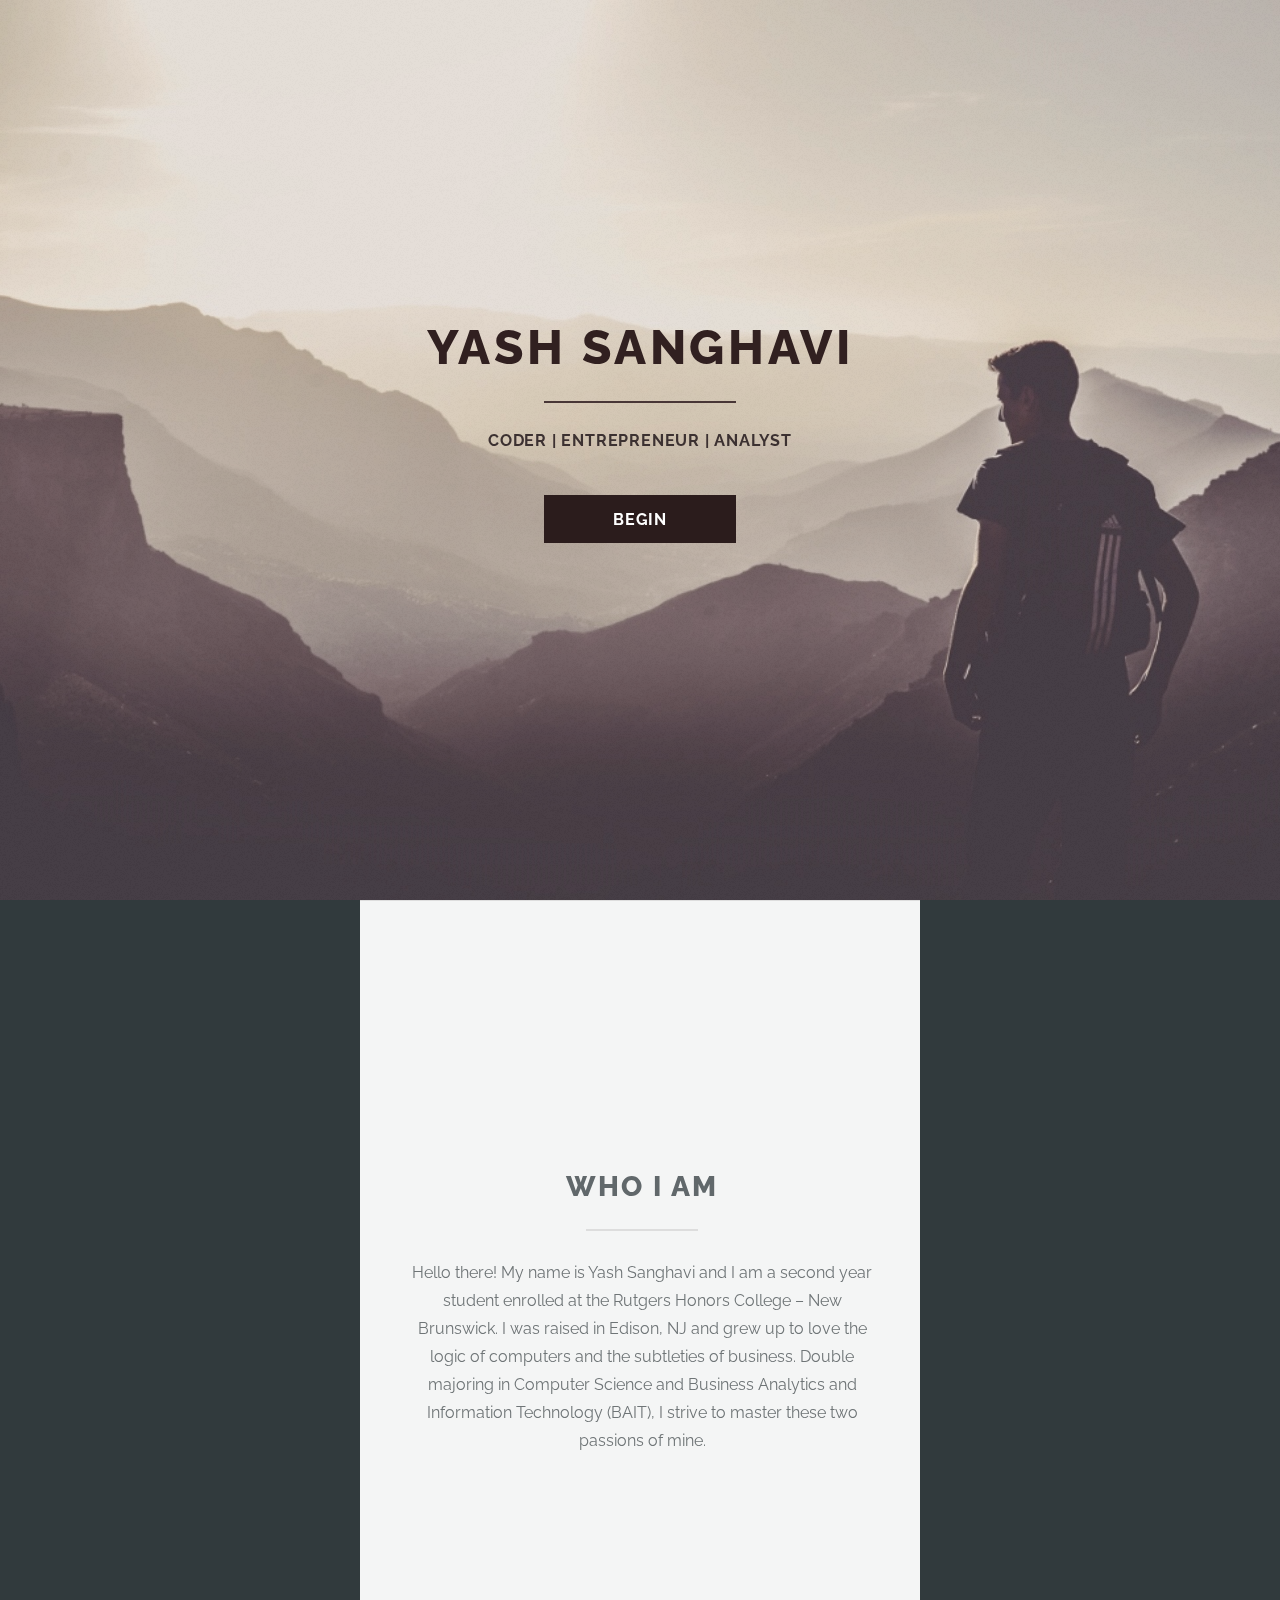
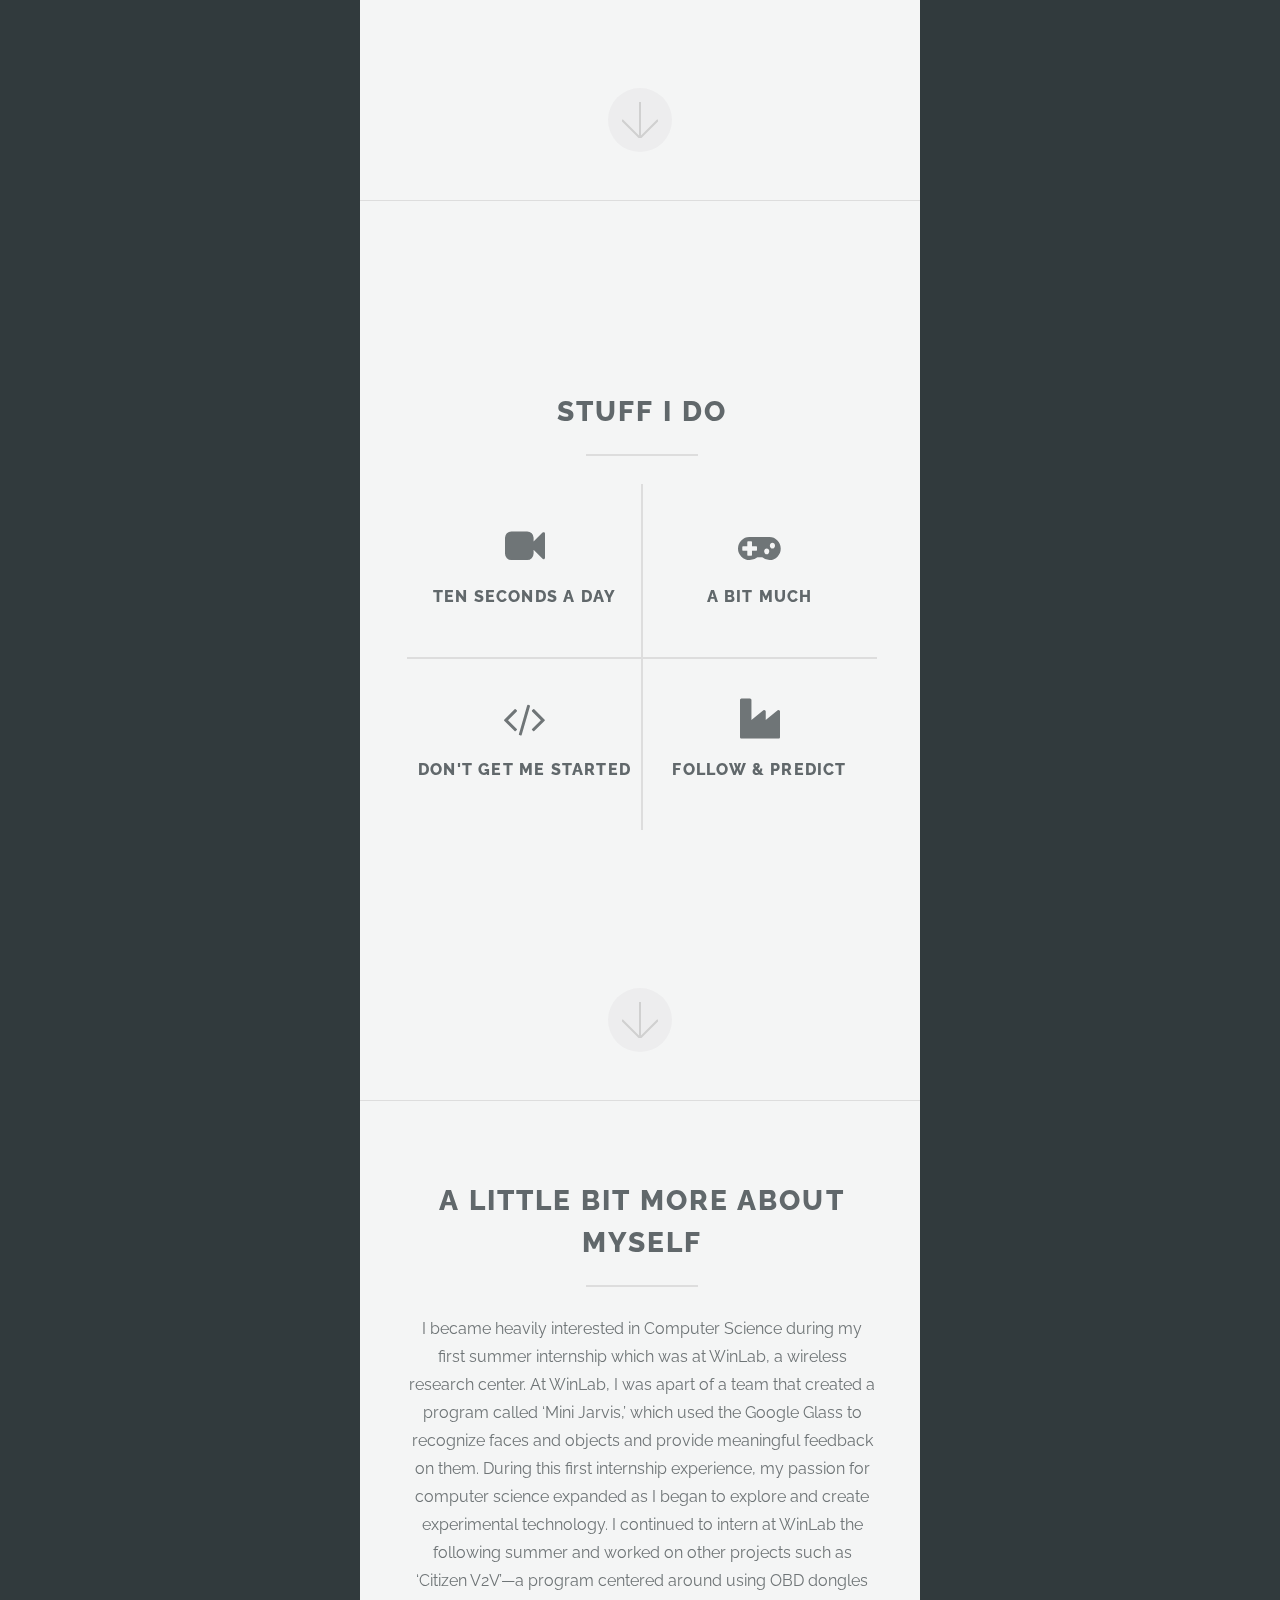
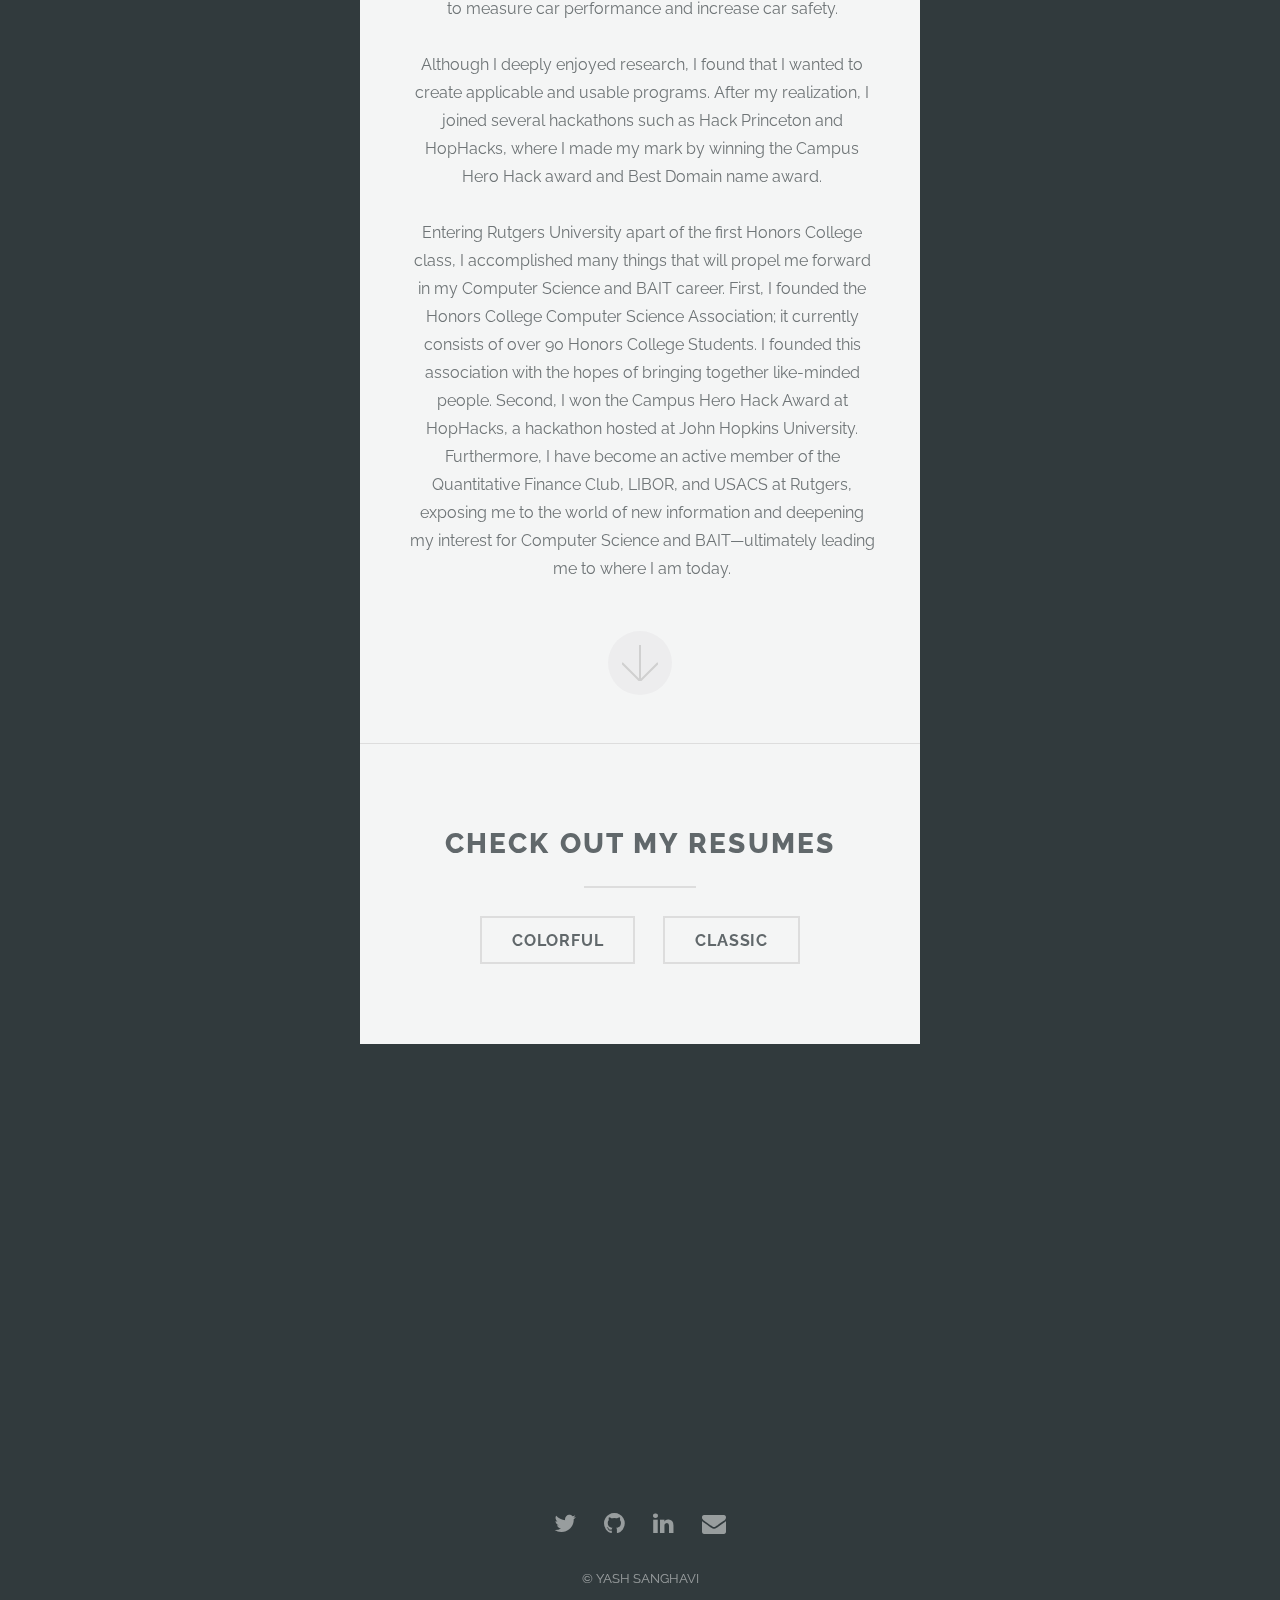
==== index.html @ 54aa84d5 "Text error" ====
<!DOCTYPE HTML>

<html>
	<head>
		<title>Yash Sanghavi</title>
		<meta charset="utf-8" />
		<meta name="viewport" content="width=device-width, initial-scale=1" />
		<!--[if lte IE 8]><script src="assets/js/ie/html5shiv.js"></script><![endif]-->
		<link rel="stylesheet" href="assets/css/main.css" />
		<!--[if lte IE 8]><link rel="stylesheet" href="assets/css/ie8.css" /><![endif]-->
		<!--[if lte IE 9]><link rel="stylesheet" href="assets/css/ie9.css" /><![endif]-->
	</head>
	<body>

		<!-- Header -->
			<section id="header">
				<header class="major">
					<h1 style="color: #312020">Yash Sanghavi</h1>
					<p style="color: #3c3131">Coder | Entrepreneur | Analyst </p>
				
				<div class="container" style="background-color: transparent">
					<ul class="actions">
						<li><a href="#one" class="button special scrolly" style="background-color:#2b1c1c">Begin</a></li>
					</ul>
				</div>
				</header>
			</section>

		<!-- One -->
			<section id="one" class="main special">
				<div class="container">
					<span class="image fit primary"><img src="images/pic01.jpg" alt="" /></span>
					<div class="content">
						<header class="major">
							<h2>Who I am</h2>
						</header>
						<p>Hello there! My name is Yash Sanghavi and I am a second year student enrolled at the Rutgers Honors College – New Brunswick. I was raised in Edison, NJ and grew up to love the logic of computers and the subtleties of business. Double majoring in Computer Science and Business Analytics and Information Technology (BAIT), I strive to master these two passions of mine.</p>
					</div>
					<a href="#two" class="goto-next scrolly">Next</a>
				</div>
			</section>

		<!-- Two -->
			<section id="two" class="main special">
				<div class="container">
					<span class="image fit primary"><img src="images/pic02.jpg" alt="" /></span>
					<div class="content">
						<header class="major">
							<h2>Stuff I do</h2>
						</header>
						<ul class="icons-grid">
							<li>
								<a href="https://youtu.be/eKLrME2YQHs">
								<span class="icon major fa-video-camera"></span>
								<h3>Ten seconds a day</h3>
								</a>
							</li>
							<li>
							<a href="https://storify.com/Sanghavi_Yash/game-on">
								<span class="icon major fa-gamepad"></span>
								<h3>A bit much</h3>
							</a>
							</li>
							<li>
								<a href="https://github.com/sanghavi1">
								<span class="icon major fa-code"></span>
								<h3>Don't get me started</h3>
								</a>
							</li>
							<li>
								<a href="http://www.wsj.com/news/economy">
								<span class="icon major fa-industry"></span>
								<h3>Follow & predict</h3>
								</a>
							</li>
						</ul>
					</div>
					<a href="#three" class="goto-next scrolly">Next</a>
				</div>
			</section>

		<!-- Three -->
			<section id="three" class="main special">
				<div class="container">
					<span class="image fit primary"><img src="images/pic03.jpg" alt="" /></span>
					<div class="content">
						<header class="major">
							<h2>A little bit more about myself</h2>
						</header>
						<p>I became heavily interested in Computer Science during my first summer internship which was at WinLab, a wireless research center.  At WinLab, I was apart of a team that created a program called ‘Mini Jarvis,’ which used the Google Glass to recognize faces and objects and provide meaningful feedback on them. During this first internship experience, my passion for computer science expanded as I began to explore and create experimental technology.  I continued to intern at WinLab the following summer and worked on other projects such as ‘Citizen V2V’—a program centered around using OBD dongles to measure car performance and increase car safety. <br> <br> Although I deeply enjoyed research, I found that I wanted to create applicable and usable programs. After my realization, I joined several hackathons such as Hack Princeton and HopHacks, where I made my mark by winning the Campus Hero Hack award and Best Domain name award.
						<br><br>
						Entering Rutgers University apart of the first Honors College class, I accomplished many things that will propel me forward in my Computer Science and BAIT career.  First, I founded the Honors College Computer Science Association; it currently consists of over 90 Honors College Students. I founded this association with the hopes of bringing together like-minded people. Second, I won the Campus Hero Hack Award at HopHacks, a hackathon hosted at John Hopkins University. Furthermore, I have become an active member of the Quantitative Finance Club, LIBOR, and USACS at Rutgers, exposing me to the world of new information and deepening my interest for Computer Science and BAIT—ultimately leading me to where I am today.
						</p>
					</div>
					<a href="#footer" class="goto-next scrolly">Next</a>
				</div>
			</section>

		<!-- Four -->
		
<!-- 			<section id="four" class="main">
				<div class="container">
					<div class="content">
						<header class="major">
							<h2>Elements</h2>
						</header>
						<section>
							<h4>Text</h4>
							<p>This is <b>bold</b> and this is <strong>strong</strong>. This is <i>italic</i> and this is <em>emphasized</em>.
							This is <sup>superscript</sup> text and this is <sub>subscript</sub> text.
							This is <u>underlined</u> and this is code: <code>for (;;) { ... }</code>. Finally, <a href="#">this is a link</a>.</p>
							<hr />
							<header>
								<h4>Heading with a Subtitle</h4>
								<p>Lorem ipsum dolor sit amet nullam id egestas urna aliquam</p>
							</header>
							<p>Nunc lacinia ante nunc ac lobortis. Interdum adipiscing gravida odio porttitor sem non mi integer non faucibus ornare mi ut ante amet placerat aliquet. Volutpat eu sed ante lacinia sapien lorem accumsan varius montes viverra nibh in adipiscing blandit tempus accumsan.</p>
							<header>
								<h5>Heading with a Subtitle</h5>
								<p>Lorem ipsum dolor sit amet nullam id egestas urna aliquam</p>
							</header>
							<p>Nunc lacinia ante nunc ac lobortis. Interdum adipiscing gravida odio porttitor sem non mi integer non faucibus ornare mi ut ante amet placerat aliquet. Volutpat eu sed ante lacinia sapien lorem accumsan varius montes viverra nibh in adipiscing blandit tempus accumsan.</p>
							<hr />
							<h2>Heading Level 2</h2>
							<h3>Heading Level 3</h3>
							<h4>Heading Level 4</h4>
							<h5>Heading Level 5</h5>
							<h6>Heading Level 6</h6>
							<hr />
							<h5>Blockquote</h5>
							<blockquote>Fringilla nisl. Donec accumsan interdum nisi, quis tincidunt felis sagittis eget tempus euismod. Vestibulum ante ipsum primis in faucibus vestibulum. Blandit adipiscing eu felis iaculis volutpat ac adipiscing accumsan faucibus. Vestibulum ante ipsum primis in faucibus lorem ipsum dolor sit amet nullam adipiscing eu felis.</blockquote>
							<h5>Preformatted</h5>
							<pre><code>i = 0;

while (!deck.isInOrder()) {
print 'Iteration ' + i;
deck.shuffle();
i++;
}

print 'It took ' + i + ' iterations to sort the deck.';</code></pre>
						</section>

						<section>
							<h4>Lists</h4>
							<div class="row">
								<div class="6u 12u$(medium)">
									<h5>Unordered</h5>
									<ul>
										<li>Dolor pulvinar etiam.</li>
										<li>Sagittis adipiscing.</li>
										<li>Felis enim feugiat.</li>
									</ul>
									<h5>Alternate</h5>
									<ul class="alt">
										<li>Dolor pulvinar etiam.</li>
										<li>Sagittis adipiscing.</li>
										<li>Felis enim feugiat.</li>
									</ul>
								</div>
								<div class="6u$ 12u(medium)">
									<h5>Ordered</h5>
									<ol>
										<li>Dolor pulvinar etiam.</li>
										<li>Etiam vel felis viverra.</li>
										<li>Felis enim feugiat.</li>
										<li>Dolor pulvinar etiam.</li>
										<li>Etiam vel felis lorem.</li>
										<li>Felis enim et feugiat.</li>
									</ol>
									<h5>Icons</h5>
									<ul class="icons">
										<li><a href="#" class="icon fa-twitter"><span class="label">Twitter</span></a></li>
										<li><a href="#" class="icon fa-facebook"><span class="label">Facebook</span></a></li>
										<li><a href="#" class="icon fa-instagram"><span class="label">Instagram</span></a></li>
										<li><a href="#" class="icon fa-github"><span class="label">Github</span></a></li>
									</ul>
								</div>
							</div>
							<h5>Actions</h5>
							<ul class="actions">
								<li><a href="#" class="button special">Default</a></li>
								<li><a href="#" class="button">Default</a></li>
							</ul>
							<ul class="actions small">
								<li><a href="#" class="button special small">Small</a></li>
								<li><a href="#" class="button small">Small</a></li>
							</ul>
							<div class="row">
								<div class="6u 12u$(small)">
									<ul class="actions vertical">
										<li><a href="#" class="button special">Default</a></li>
										<li><a href="#" class="button">Default</a></li>
									</ul>
								</div>
								<div class="6u$ 12u$(small)">
									<ul class="actions vertical small">
										<li><a href="#" class="button special small">Small</a></li>
										<li><a href="#" class="button small">Small</a></li>
									</ul>
								</div>
								<div class="6u 12u$(small)">
									<ul class="actions vertical">
										<li><a href="#" class="button special fit">Default</a></li>
										<li><a href="#" class="button fit">Default</a></li>
									</ul>
								</div>
								<div class="6u$ 12u$(small)">
									<ul class="actions vertical small">
										<li><a href="#" class="button special small fit">Small</a></li>
										<li><a href="#" class="button small fit">Small</a></li>
									</ul>
								</div>
							</div>
						</section>

						<section>
							<h4>Table</h4>
							<h5>Default</h5>
							<div class="table-wrapper">
								<table>
									<thead>
										<tr>
											<th>Name</th>
											<th>Description</th>
											<th>Price</th>
										</tr>
									</thead>
									<tbody>
										<tr>
											<td>Item One</td>
											<td>Ante turpis integer aliquet porttitor.</td>
											<td>29.99</td>
										</tr>
										<tr>
											<td>Item Two</td>
											<td>Vis ac commodo adipiscing arcu aliquet.</td>
											<td>19.99</td>
										</tr>
										<tr>
											<td>Item Three</td>
											<td> Morbi faucibus arcu accumsan lorem.</td>
											<td>29.99</td>
										</tr>
										<tr>
											<td>Item Four</td>
											<td>Vitae integer tempus condimentum.</td>
											<td>19.99</td>
										</tr>
										<tr>
											<td>Item Five</td>
											<td>Ante turpis integer aliquet porttitor.</td>
											<td>29.99</td>
										</tr>
									</tbody>
									<tfoot>
										<tr>
											<td colspan="2"></td>
											<td>100.00</td>
										</tr>
									</tfoot>
								</table>
							</div>

							<h5>Alternate</h5>
							<div class="table-wrapper">
								<table class="alt">
									<thead>
										<tr>
											<th>Name</th>
											<th>Description</th>
											<th>Price</th>
										</tr>
									</thead>
									<tbody>
										<tr>
											<td>Item One</td>
											<td>Ante turpis integer aliquet porttitor.</td>
											<td>29.99</td>
										</tr>
										<tr>
											<td>Item Two</td>
											<td>Vis ac commodo adipiscing arcu aliquet.</td>
											<td>19.99</td>
										</tr>
										<tr>
											<td>Item Three</td>
											<td> Morbi faucibus arcu accumsan lorem.</td>
											<td>29.99</td>
										</tr>
										<tr>
											<td>Item Four</td>
											<td>Vitae integer tempus condimentum.</td>
											<td>19.99</td>
										</tr>
										<tr>
											<td>Item Five</td>
											<td>Ante turpis integer aliquet porttitor.</td>
											<td>29.99</td>
										</tr>
									</tbody>
									<tfoot>
										<tr>
											<td colspan="2"></td>
											<td>100.00</td>
										</tr>
									</tfoot>
								</table>
							</div>
						</section>

						<section>
							<h4>Buttons</h4>
							<ul class="actions">
								<li><a href="#" class="button special">Special</a></li>
								<li><a href="#" class="button">Default</a></li>
							</ul>
							<ul class="actions">
								<li><a href="#" class="button">Default</a></li>
								<li><a href="#" class="button small">Small</a></li>
							</ul>
							<ul class="actions fit">
								<li><a href="#" class="button special fit">Fit</a></li>
								<li><a href="#" class="button fit">Fit</a></li>
							</ul>
							<ul class="actions fit small">
								<li><a href="#" class="button special fit small">Fit + Small</a></li>
								<li><a href="#" class="button fit small">Fit + Small</a></li>
							</ul>
							<ul class="actions">
								<li><a href="#" class="button special icon fa-download">Icon</a></li>
								<li><a href="#" class="button icon fa-download">Icon</a></li>
							</ul>
							<ul class="actions">
								<li><span class="button special disabled">Disabled</span></li>
								<li><span class="button disabled">Disabled</span></li>
							</ul>
						</section>

						<section>
							<h4>Form</h4>
							<form method="post" action="#">
								<div class="row uniform">
									<div class="6u 12u$(xsmall)">
										<input type="text" name="demo-name" id="demo-name" value="" placeholder="Name" />
									</div>
									<div class="6u$ 12u$(xsmall)">
										<input type="email" name="demo-email" id="demo-email" value="" placeholder="Email" />
									</div>
									<div class="12u$">
										<div class="select-wrapper">
											<select name="demo-category" id="demo-category">
												<option value="">- Category -</option>
												<option value="1">Manufacturing</option>
												<option value="1">Shipping</option>
												<option value="1">Administration</option>
												<option value="1">Human Resources</option>
											</select>
										</div>
									</div>
									<div class="4u 12u$(small)">
										<input type="radio" id="demo-priority-low" name="demo-priority" checked>
										<label for="demo-priority-low">Low</label>
									</div>
									<div class="4u 12u$(small)">
										<input type="radio" id="demo-priority-normal" name="demo-priority">
										<label for="demo-priority-normal">Normal</label>
									</div>
									<div class="4u$ 12u$(small)">
										<input type="radio" id="demo-priority-high" name="demo-priority">
										<label for="demo-priority-high">High</label>
									</div>
									<div class="6u 12u$(small)">
										<input type="checkbox" id="demo-copy" name="demo-copy">
										<label for="demo-copy">Email me a copy</label>
									</div>
									<div class="6u$ 12u$(small)">
										<input type="checkbox" id="demo-human" name="demo-human" checked>
										<label for="demo-human">Not a robot</label>
									</div>
									<div class="12u$">
										<textarea name="demo-message" id="demo-message" placeholder="Enter your message" rows="6"></textarea>
									</div>
									<div class="12u$">
										<ul class="actions">
											<li><input type="submit" value="Send Message" class="special" /></li>
											<li><input type="reset" value="Reset" /></li>
										</ul>
									</div>
								</div>
							</form>
						</section>

						<section>
							<h4>Image</h4>
							<h5>Fit</h5>
							<div class="box alt">
								<div class="row uniform 50%">
									<div class="12u"><span class="image fit"><img src="images/pic04.jpg" alt="" /></span></div>
									<div class="4u"><span class="image fit"><img src="images/pic04.jpg" alt="" /></span></div>
									<div class="4u"><span class="image fit"><img src="images/pic04.jpg" alt="" /></span></div>
									<div class="4u"><span class="image fit"><img src="images/pic04.jpg" alt="" /></span></div>
									<div class="4u"><span class="image fit"><img src="images/pic04.jpg" alt="" /></span></div>
									<div class="4u"><span class="image fit"><img src="images/pic04.jpg" alt="" /></span></div>
									<div class="4u"><span class="image fit"><img src="images/pic04.jpg" alt="" /></span></div>
									<div class="4u"><span class="image fit"><img src="images/pic04.jpg" alt="" /></span></div>
									<div class="4u"><span class="image fit"><img src="images/pic04.jpg" alt="" /></span></div>
									<div class="4u"><span class="image fit"><img src="images/pic04.jpg" alt="" /></span></div>
								</div>
							</div>
							<h5>Left &amp; Right</h5>
							<p><span class="image left"><img src="images/pic05.jpg" alt="" /></span>Fringilla nisl. Donec accumsan interdum nisi, quis tincidunt felis sagittis eget. tempus euismod. Vestibulum ante ipsum primis in faucibus vestibulum. Blandit adipiscing eu felis iaculis volutpat ac adipiscing accumsan eu faucibus. Integer ac pellentesque praesent tincidunt felis sagittis eget. tempus euismod. Vestibulum ante ipsum primis in faucibus vestibulum. Blandit adipiscing eu felis iaculis volutpat ac adipiscing accumsan eu faucibus. Integer ac pellentesque praesent. Donec accumsan interdum nisi, quis tincidunt felis sagittis eget. tempus euismod. Vestibulum ante ipsum primis in faucibus vestibulum. Blandit adipiscing eu felis iaculis volutpat ac adipiscing accumsan eu faucibus. Integer ac pellentesque praesent tincidunt felis sagittis eget. tempus euismod. Vestibulum ante ipsum primis in faucibus vestibulum. Blandit adipiscing eu felis iaculis volutpat ac adipiscing accumsan eu faucibus. Integer ac pellentesque praesent.</p>
							<p><span class="image right"><img src="images/pic05.jpg" alt="" /></span>Fringilla nisl. Donec accumsan interdum nisi, quis tincidunt felis sagittis eget. tempus euismod. Vestibulum ante ipsum primis in faucibus vestibulum. Blandit adipiscing eu felis iaculis volutpat ac adipiscing accumsan eu faucibus. Integer ac pellentesque praesent tincidunt felis sagittis eget. tempus euismod. Vestibulum ante ipsum primis in faucibus vestibulum. Blandit adipiscing eu felis iaculis volutpat ac adipiscing accumsan eu faucibus. Integer ac pellentesque praesent. Donec accumsan interdum nisi, quis tincidunt felis sagittis eget. tempus euismod. Vestibulum ante ipsum primis in faucibus vestibulum. Blandit adipiscing eu felis iaculis volutpat ac adipiscing accumsan eu faucibus. Integer ac pellentesque praesent tincidunt felis sagittis eget. tempus euismod. Vestibulum ante ipsum primis in faucibus vestibulum. Blandit adipiscing eu felis iaculis volutpat ac adipiscing accumsan eu faucibus. Integer ac pellentesque praesent.</p>
						</section>

					</div>
					<a href="#footer" class="goto-next scrolly">Next</a>
				</div>
			</section>
		 -->

		<!-- Footer -->
			<section id="footer">
<!-- 				<div class="container">
					<header class="major">
						<h2>Get in touch</h2>
					</header>
					<form method="post" action="#">
						<div class="row uniform">
							<div class="6u 12u$(xsmall)"><input type="text" name="name" id="name" placeholder="Name" /></div>
							<div class="6u$ 12u$(xsmall)"><input type="email" name="email" id="email" placeholder="Email" /></div>
							<div class="12u$"><textarea name="message" id="message" placeholder="Message" rows="4"></textarea></div>
							<div class="12u$">
								<ul class="actions">
									<li><input type="submit" value="Send Message" class="special" /></li>
								</ul>
							</div>
						</div>
					</form>
				</div> -->

				<div class="container">
					<header class="major">
						<h2>Check out my resumes</h2>
					</header>
					<div class="content">
						<ul class="icons">
							<li><a href="ColorfulResume.pdf" class="button" target="_blank">Colorful</a></li>
							<li><a href="ClassicResume.pdf" class="button" target="_blank">Classic</a></li>

						</ul>
					</div>

				</div>

				<footer>
					<ul class="icons">
						<li><a href="https://twitter.com/Sanghavi_Yash" class="icon alt fa-twitter"><span class="label">Twitter</span></a></li>
						<li><a href="https://github.com/sanghavi1" class="icon alt fa-github"><span class="label">Github</span></a></li>
						<li><a href="https://www.linkedin.com/in/yash-sanghavi-2b7a6794" class="icon alt fa-linkedin"><span class="label">LinkedIn</span></a></li>
						<li><a href="mailto:ysanghavi1@gmail.com" class="icon alt fa-envelope"><span class="label">Email</span></a></li>
					</ul>
					<ul class="copyright">
						<li>&copy; YASH SANGHAVI</li>
					</ul>
				</footer>
			</section>

		<!-- Scripts -->
			<script src="assets/js/jquery.min.js"></script>
			<script src="assets/js/jquery.scrollex.min.js"></script>
			<script src="assets/js/jquery.scrolly.min.js"></script>
			<script src="assets/js/skel.min.js"></script>
			<script src="assets/js/util.js"></script>
			<!--[if lte IE 8]><script src="assets/js/ie/respond.min.js"></script><![endif]-->
			<script src="assets/js/main.js"></script>

	</body>
</html>
---- assets/css/main.css ----
@import url("font-awesome.min.css");
@import url("http://fonts.googleapis.com/css?family=Raleway:400,400italic,700,800");

/*
	Highlights by HTML5 UP
	html5up.net | @ajlkn
	Free for personal and commercial use under the CCA 3.0 license (html5up.net/license)
*/

	#header  header.major h1:after, header.major h2:after, header.major h3:after, header.major h4:after, header.major h5:after, header.major h6:after {
		background:#483636;
	}


/* Reset */

	html, body, div, span, applet, object, iframe, h1, h2, h3, h4, h5, h6, p, blockquote, pre, a, abbr, acronym, address, big, cite, code, del, dfn, em, img, ins, kbd, q, s, samp, small, strike, strong, sub, sup, tt, var, b, u, i, center, dl, dt, dd, ol, ul, li, fieldset, form, label, legend, table, caption, tbody, tfoot, thead, tr, th, td, article, aside, canvas, details, embed, figure, figcaption, footer, header, hgroup, menu, nav, output, ruby, section, summary, time, mark, audio, video {
		margin: 0;
		padding: 0;
		border: 0;
		font-size: 100%;
		font: inherit;
		vertical-align: baseline;
	}

	article, aside, details, figcaption, figure, footer, header, hgroup, menu, nav, section {
		display: block;
	}

	body {
		line-height: 1;
	}

	ol, ul {
		list-style: none;
	}

	blockquote, q {
		quotes: none;
	}

	blockquote:before, blockquote:after, q:before, q:after {
		content: '';
		content: none;
	}

	table {
		border-collapse: collapse;
		border-spacing: 0;
	}

	body {
		-webkit-text-size-adjust: none;
	}

/* Box Model */

	*, *:before, *:after {
		-moz-box-sizing: border-box;
		-webkit-box-sizing: border-box;
		box-sizing: border-box;
	}

/* Containers */

	.container {
		margin-left: auto;
		margin-right: auto;
	}

	.container.\31 25\25 {
		width: 100%;
		max-width: 43.75em;
		min-width: 35em;
	}

	.container.\37 5\25 {
		width: 26.25em;
	}

	.container.\35 0\25 {
		width: 17.5em;
	}

	.container.\32 5\25 {
		width: 8.75em;
	}

	.container {
		width: 35em;
	}

	@media screen and (max-width: 1680px) {

		.container.\31 25\25 {
			width: 100%;
			max-width: 43.75em;
			min-width: 35em;
		}

		.container.\37 5\25 {
			width: 26.25em;
		}

		.container.\35 0\25 {
			width: 17.5em;
		}

		.container.\32 5\25 {
			width: 8.75em;
		}

		.container {
			width: 35em;
		}

	}

	@media screen and (max-width: 980px) {

		.container.\31 25\25 {
			width: 100%;
			max-width: 100%;
			min-width: 80%;
		}

		.container.\37 5\25 {
			width: 60%;
		}

		.container.\35 0\25 {
			width: 40%;
		}

		.container.\32 5\25 {
			width: 20%;
		}

		.container {
			width: 80%;
		}

	}

	@media screen and (max-width: 736px) {

		.container.\31 25\25 {
			width: 100%;
			max-width: 100%;
			min-width: 80%;
		}

		.container.\37 5\25 {
			width: 60%;
		}

		.container.\35 0\25 {
			width: 40%;
		}

		.container.\32 5\25 {
			width: 20%;
		}

		.container {
			width: 80%;
		}

	}

	@media screen and (max-width: 480px) {

		.container.\31 25\25 {
			width: 100%;
			max-width: 125%;
			min-width: 100%;
		}

		.container.\37 5\25 {
			width: 75%;
		}

		.container.\35 0\25 {
			width: 50%;
		}

		.container.\32 5\25 {
			width: 25%;
		}

		.container {
			width: 100%;
		}

	}

/* Grid */

	.row {
		border-bottom: solid 1px transparent;
		-moz-box-sizing: border-box;
		-webkit-box-sizing: border-box;
		box-sizing: border-box;
	}

	.row > * {
		float: left;
		-moz-box-sizing: border-box;
		-webkit-box-sizing: border-box;
		box-sizing: border-box;
	}

	.row:after, .row:before {
		content: '';
		display: block;
		clear: both;
		height: 0;
	}

	.row.uniform > * > :first-child {
		margin-top: 0;
	}

	.row.uniform > * > :last-child {
		margin-bottom: 0;
	}

	.row.\30 \25 > * {
		padding: 0 0 0 0em;
	}

	.row.\30 \25 {
		margin: 0 0 -1px 0em;
	}

	.row.uniform.\30 \25 > * {
		padding: 0em 0 0 0em;
	}

	.row.uniform.\30 \25 {
		margin: 0em 0 -1px 0em;
	}

	.row > * {
		padding: 0 0 0 1.5em;
	}

	.row {
		margin: 0 0 -1px -1.5em;
	}

	.row.uniform > * {
		padding: 1.5em 0 0 1.5em;
	}

	.row.uniform {
		margin: -1.5em 0 -1px -1.5em;
	}

	.row.\32 00\25 > * {
		padding: 0 0 0 3em;
	}

	.row.\32 00\25 {
		margin: 0 0 -1px -3em;
	}

	.row.uniform.\32 00\25 > * {
		padding: 3em 0 0 3em;
	}

	.row.uniform.\32 00\25 {
		margin: -3em 0 -1px -3em;
	}

	.row.\31 50\25 > * {
		padding: 0 0 0 2.25em;
	}

	.row.\31 50\25 {
		margin: 0 0 -1px -2.25em;
	}

	.row.uniform.\31 50\25 > * {
		padding: 2.25em 0 0 2.25em;
	}

	.row.uniform.\31 50\25 {
		margin: -2.25em 0 -1px -2.25em;
	}

	.row.\35 0\25 > * {
		padding: 0 0 0 0.75em;
	}

	.row.\35 0\25 {
		margin: 0 0 -1px -0.75em;
	}

	.row.uniform.\35 0\25 > * {
		padding: 0.75em 0 0 0.75em;
	}

	.row.uniform.\35 0\25 {
		margin: -0.75em 0 -1px -0.75em;
	}

	.row.\32 5\25 > * {
		padding: 0 0 0 0.375em;
	}

	.row.\32 5\25 {
		margin: 0 0 -1px -0.375em;
	}

	.row.uniform.\32 5\25 > * {
		padding: 0.375em 0 0 0.375em;
	}

	.row.uniform.\32 5\25 {
		margin: -0.375em 0 -1px -0.375em;
	}

	.\31 2u, .\31 2u\24 {
		width: 100%;
		clear: none;
		margin-left: 0;
	}

	.\31 1u, .\31 1u\24 {
		width: 91.6666666667%;
		clear: none;
		margin-left: 0;
	}

	.\31 0u, .\31 0u\24 {
		width: 83.3333333333%;
		clear: none;
		margin-left: 0;
	}

	.\39 u, .\39 u\24 {
		width: 75%;
		clear: none;
		margin-left: 0;
	}

	.\38 u, .\38 u\24 {
		width: 66.6666666667%;
		clear: none;
		margin-left: 0;
	}

	.\37 u, .\37 u\24 {
		width: 58.3333333333%;
		clear: none;
		margin-left: 0;
	}

	.\36 u, .\36 u\24 {
		width: 50%;
		clear: none;
		margin-left: 0;
	}

	.\35 u, .\35 u\24 {
		width: 41.6666666667%;
		clear: none;
		margin-left: 0;
	}

	.\34 u, .\34 u\24 {
		width: 33.3333333333%;
		clear: none;
		margin-left: 0;
	}

	.\33 u, .\33 u\24 {
		width: 25%;
		clear: none;
		margin-left: 0;
	}

	.\32 u, .\32 u\24 {
		width: 16.6666666667%;
		clear: none;
		margin-left: 0;
	}

	.\31 u, .\31 u\24 {
		width: 8.3333333333%;
		clear: none;
		margin-left: 0;
	}

	.\31 2u\24 + *,
	.\31 1u\24 + *,
	.\31 0u\24 + *,
	.\39 u\24 + *,
	.\38 u\24 + *,
	.\37 u\24 + *,
	.\36 u\24 + *,
	.\35 u\24 + *,
	.\34 u\24 + *,
	.\33 u\24 + *,
	.\32 u\24 + *,
	.\31 u\24 + * {
		clear: left;
	}

	.\-11u {
		margin-left: 91.66667%;
	}

	.\-10u {
		margin-left: 83.33333%;
	}

	.\-9u {
		margin-left: 75%;
	}

	.\-8u {
		margin-left: 66.66667%;
	}

	.\-7u {
		margin-left: 58.33333%;
	}

	.\-6u {
		margin-left: 50%;
	}

	.\-5u {
		margin-left: 41.66667%;
	}

	.\-4u {
		margin-left: 33.33333%;
	}

	.\-3u {
		margin-left: 25%;
	}

	.\-2u {
		margin-left: 16.66667%;
	}

	.\-1u {
		margin-left: 8.33333%;
	}

	@media screen and (max-width: 1680px) {

		.row > * {
			padding: 0 0 0 1.5em;
		}

		.row {
			margin: 0 0 -1px -1.5em;
		}

		.row.uniform > * {
			padding: 1.5em 0 0 1.5em;
		}

		.row.uniform {
			margin: -1.5em 0 -1px -1.5em;
		}

		.row.\32 00\25 > * {
			padding: 0 0 0 3em;
		}

		.row.\32 00\25 {
			margin: 0 0 -1px -3em;
		}

		.row.uniform.\32 00\25 > * {
			padding: 3em 0 0 3em;
		}

		.row.uniform.\32 00\25 {
			margin: -3em 0 -1px -3em;
		}

		.row.\31 50\25 > * {
			padding: 0 0 0 2.25em;
		}

		.row.\31 50\25 {
			margin: 0 0 -1px -2.25em;
		}

		.row.uniform.\31 50\25 > * {
			padding: 2.25em 0 0 2.25em;
		}

		.row.uniform.\31 50\25 {
			margin: -2.25em 0 -1px -2.25em;
		}

		.row.\35 0\25 > * {
			padding: 0 0 0 0.75em;
		}

		.row.\35 0\25 {
			margin: 0 0 -1px -0.75em;
		}

		.row.uniform.\35 0\25 > * {
			padding: 0.75em 0 0 0.75em;
		}

		.row.uniform.\35 0\25 {
			margin: -0.75em 0 -1px -0.75em;
		}

		.row.\32 5\25 > * {
			padding: 0 0 0 0.375em;
		}

		.row.\32 5\25 {
			margin: 0 0 -1px -0.375em;
		}

		.row.uniform.\32 5\25 > * {
			padding: 0.375em 0 0 0.375em;
		}

		.row.uniform.\32 5\25 {
			margin: -0.375em 0 -1px -0.375em;
		}

		.\31 2u\28large\29, .\31 2u\24\28large\29 {
			width: 100%;
			clear: none;
			margin-left: 0;
		}

		.\31 1u\28large\29, .\31 1u\24\28large\29 {
			width: 91.6666666667%;
			clear: none;
			margin-left: 0;
		}

		.\31 0u\28large\29, .\31 0u\24\28large\29 {
			width: 83.3333333333%;
			clear: none;
			margin-left: 0;
		}

		.\39 u\28large\29, .\39 u\24\28large\29 {
			width: 75%;
			clear: none;
			margin-left: 0;
		}

		.\38 u\28large\29, .\38 u\24\28large\29 {
			width: 66.6666666667%;
			clear: none;
			margin-left: 0;
		}

		.\37 u\28large\29, .\37 u\24\28large\29 {
			width: 58.3333333333%;
			clear: none;
			margin-left: 0;
		}

		.\36 u\28large\29, .\36 u\24\28large\29 {
			width: 50%;
			clear: none;
			margin-left: 0;
		}

		.\35 u\28large\29, .\35 u\24\28large\29 {
			width: 41.6666666667%;
			clear: none;
			margin-left: 0;
		}

		.\34 u\28large\29, .\34 u\24\28large\29 {
			width: 33.3333333333%;
			clear: none;
			margin-left: 0;
		}

		.\33 u\28large\29, .\33 u\24\28large\29 {
			width: 25%;
			clear: none;
			margin-left: 0;
		}

		.\32 u\28large\29, .\32 u\24\28large\29 {
			width: 16.6666666667%;
			clear: none;
			margin-left: 0;
		}

		.\31 u\28large\29, .\31 u\24\28large\29 {
			width: 8.3333333333%;
			clear: none;
			margin-left: 0;
		}

		.\31 2u\24\28large\29 + *,
		.\31 1u\24\28large\29 + *,
		.\31 0u\24\28large\29 + *,
		.\39 u\24\28large\29 + *,
		.\38 u\24\28large\29 + *,
		.\37 u\24\28large\29 + *,
		.\36 u\24\28large\29 + *,
		.\35 u\24\28large\29 + *,
		.\34 u\24\28large\29 + *,
		.\33 u\24\28large\29 + *,
		.\32 u\24\28large\29 + *,
		.\31 u\24\28large\29 + * {
			clear: left;
		}

		.\-11u\28large\29 {
			margin-left: 91.66667%;
		}

		.\-10u\28large\29 {
			margin-left: 83.33333%;
		}

		.\-9u\28large\29 {
			margin-left: 75%;
		}

		.\-8u\28large\29 {
			margin-left: 66.66667%;
		}

		.\-7u\28large\29 {
			margin-left: 58.33333%;
		}

		.\-6u\28large\29 {
			margin-left: 50%;
		}

		.\-5u\28large\29 {
			margin-left: 41.66667%;
		}

		.\-4u\28large\29 {
			margin-left: 33.33333%;
		}

		.\-3u\28large\29 {
			margin-left: 25%;
		}

		.\-2u\28large\29 {
			margin-left: 16.66667%;
		}

		.\-1u\28large\29 {
			margin-left: 8.33333%;
		}

	}

	@media screen and (max-width: 980px) {

		.row > * {
			padding: 0 0 0 1.5em;
		}

		.row {
			margin: 0 0 -1px -1.5em;
		}

		.row.uniform > * {
			padding: 1.5em 0 0 1.5em;
		}

		.row.uniform {
			margin: -1.5em 0 -1px -1.5em;
		}

		.row.\32 00\25 > * {
			padding: 0 0 0 3em;
		}

		.row.\32 00\25 {
			margin: 0 0 -1px -3em;
		}

		.row.uniform.\32 00\25 > * {
			padding: 3em 0 0 3em;
		}

		.row.uniform.\32 00\25 {
			margin: -3em 0 -1px -3em;
		}

		.row.\31 50\25 > * {
			padding: 0 0 0 2.25em;
		}

		.row.\31 50\25 {
			margin: 0 0 -1px -2.25em;
		}

		.row.uniform.\31 50\25 > * {
			padding: 2.25em 0 0 2.25em;
		}

		.row.uniform.\31 50\25 {
			margin: -2.25em 0 -1px -2.25em;
		}

		.row.\35 0\25 > * {
			padding: 0 0 0 0.75em;
		}

		.row.\35 0\25 {
			margin: 0 0 -1px -0.75em;
		}

		.row.uniform.\35 0\25 > * {
			padding: 0.75em 0 0 0.75em;
		}

		.row.uniform.\35 0\25 {
			margin: -0.75em 0 -1px -0.75em;
		}

		.row.\32 5\25 > * {
			padding: 0 0 0 0.375em;
		}

		.row.\32 5\25 {
			margin: 0 0 -1px -0.375em;
		}

		.row.uniform.\32 5\25 > * {
			padding: 0.375em 0 0 0.375em;
		}

		.row.uniform.\32 5\25 {
			margin: -0.375em 0 -1px -0.375em;
		}

		.\31 2u\28medium\29, .\31 2u\24\28medium\29 {
			width: 100%;
			clear: none;
			margin-left: 0;
		}

		.\31 1u\28medium\29, .\31 1u\24\28medium\29 {
			width: 91.6666666667%;
			clear: none;
			margin-left: 0;
		}

		.\31 0u\28medium\29, .\31 0u\24\28medium\29 {
			width: 83.3333333333%;
			clear: none;
			margin-left: 0;
		}

		.\39 u\28medium\29, .\39 u\24\28medium\29 {
			width: 75%;
			clear: none;
			margin-left: 0;
		}

		.\38 u\28medium\29, .\38 u\24\28medium\29 {
			width: 66.6666666667%;
			clear: none;
			margin-left: 0;
		}

		.\37 u\28medium\29, .\37 u\24\28medium\29 {
			width: 58.3333333333%;
			clear: none;
			margin-left: 0;
		}

		.\36 u\28medium\29, .\36 u\24\28medium\29 {
			width: 50%;
			clear: none;
			margin-left: 0;
		}

		.\35 u\28medium\29, .\35 u\24\28medium\29 {
			width: 41.6666666667%;
			clear: none;
			margin-left: 0;
		}

		.\34 u\28medium\29, .\34 u\24\28medium\29 {
			width: 33.3333333333%;
			clear: none;
			margin-left: 0;
		}

		.\33 u\28medium\29, .\33 u\24\28medium\29 {
			width: 25%;
			clear: none;
			margin-left: 0;
		}

		.\32 u\28medium\29, .\32 u\24\28medium\29 {
			width: 16.6666666667%;
			clear: none;
			margin-left: 0;
		}

		.\31 u\28medium\29, .\31 u\24\28medium\29 {
			width: 8.3333333333%;
			clear: none;
			margin-left: 0;
		}

		.\31 2u\24\28medium\29 + *,
		.\31 1u\24\28medium\29 + *,
		.\31 0u\24\28medium\29 + *,
		.\39 u\24\28medium\29 + *,
		.\38 u\24\28medium\29 + *,
		.\37 u\24\28medium\29 + *,
		.\36 u\24\28medium\29 + *,
		.\35 u\24\28medium\29 + *,
		.\34 u\24\28medium\29 + *,
		.\33 u\24\28medium\29 + *,
		.\32 u\24\28medium\29 + *,
		.\31 u\24\28medium\29 + * {
			clear: left;
		}

		.\-11u\28medium\29 {
			margin-left: 91.66667%;
		}

		.\-10u\28medium\29 {
			margin-left: 83.33333%;
		}

		.\-9u\28medium\29 {
			margin-left: 75%;
		}

		.\-8u\28medium\29 {
			margin-left: 66.66667%;
		}

		.\-7u\28medium\29 {
			margin-left: 58.33333%;
		}

		.\-6u\28medium\29 {
			margin-left: 50%;
		}

		.\-5u\28medium\29 {
			margin-left: 41.66667%;
		}

		.\-4u\28medium\29 {
			margin-left: 33.33333%;
		}

		.\-3u\28medium\29 {
			margin-left: 25%;
		}

		.\-2u\28medium\29 {
			margin-left: 16.66667%;
		}

		.\-1u\28medium\29 {
			margin-left: 8.33333%;
		}

	}

	@media screen and (max-width: 736px) {

		.row > * {
			padding: 0 0 0 1em;
		}

		.row {
			margin: 0 0 -1px -1em;
		}

		.row.uniform > * {
			padding: 1em 0 0 1em;
		}

		.row.uniform {
			margin: -1em 0 -1px -1em;
		}

		.row.\32 00\25 > * {
			padding: 0 0 0 2em;
		}

		.row.\32 00\25 {
			margin: 0 0 -1px -2em;
		}

		.row.uniform.\32 00\25 > * {
			padding: 2em 0 0 2em;
		}

		.row.uniform.\32 00\25 {
			margin: -2em 0 -1px -2em;
		}

		.row.\31 50\25 > * {
			padding: 0 0 0 1.5em;
		}

		.row.\31 50\25 {
			margin: 0 0 -1px -1.5em;
		}

		.row.uniform.\31 50\25 > * {
			padding: 1.5em 0 0 1.5em;
		}

		.row.uniform.\31 50\25 {
			margin: -1.5em 0 -1px -1.5em;
		}

		.row.\35 0\25 > * {
			padding: 0 0 0 0.5em;
		}

		.row.\35 0\25 {
			margin: 0 0 -1px -0.5em;
		}

		.row.uniform.\35 0\25 > * {
			padding: 0.5em 0 0 0.5em;
		}

		.row.uniform.\35 0\25 {
			margin: -0.5em 0 -1px -0.5em;
		}

		.row.\32 5\25 > * {
			padding: 0 0 0 0.25em;
		}

		.row.\32 5\25 {
			margin: 0 0 -1px -0.25em;
		}

		.row.uniform.\32 5\25 > * {
			padding: 0.25em 0 0 0.25em;
		}

		.row.uniform.\32 5\25 {
			margin: -0.25em 0 -1px -0.25em;
		}

		.\31 2u\28small\29, .\31 2u\24\28small\29 {
			width: 100%;
			clear: none;
			margin-left: 0;
		}

		.\31 1u\28small\29, .\31 1u\24\28small\29 {
			width: 91.6666666667%;
			clear: none;
			margin-left: 0;
		}

		.\31 0u\28small\29, .\31 0u\24\28small\29 {
			width: 83.3333333333%;
			clear: none;
			margin-left: 0;
		}

		.\39 u\28small\29, .\39 u\24\28small\29 {
			width: 75%;
			clear: none;
			margin-left: 0;
		}

		.\38 u\28small\29, .\38 u\24\28small\29 {
			width: 66.6666666667%;
			clear: none;
			margin-left: 0;
		}

		.\37 u\28small\29, .\37 u\24\28small\29 {
			width: 58.3333333333%;
			clear: none;
			margin-left: 0;
		}

		.\36 u\28small\29, .\36 u\24\28small\29 {
			width: 50%;
			clear: none;
			margin-left: 0;
		}

		.\35 u\28small\29, .\35 u\24\28small\29 {
			width: 41.6666666667%;
			clear: none;
			margin-left: 0;
		}

		.\34 u\28small\29, .\34 u\24\28small\29 {
			width: 33.3333333333%;
			clear: none;
			margin-left: 0;
		}

		.\33 u\28small\29, .\33 u\24\28small\29 {
			width: 25%;
			clear: none;
			margin-left: 0;
		}

		.\32 u\28small\29, .\32 u\24\28small\29 {
			width: 16.6666666667%;
			clear: none;
			margin-left: 0;
		}

		.\31 u\28small\29, .\31 u\24\28small\29 {
			width: 8.3333333333%;
			clear: none;
			margin-left: 0;
		}

		.\31 2u\24\28small\29 + *,
		.\31 1u\24\28small\29 + *,
		.\31 0u\24\28small\29 + *,
		.\39 u\24\28small\29 + *,
		.\38 u\24\28small\29 + *,
		.\37 u\24\28small\29 + *,
		.\36 u\24\28small\29 + *,
		.\35 u\24\28small\29 + *,
		.\34 u\24\28small\29 + *,
		.\33 u\24\28small\29 + *,
		.\32 u\24\28small\29 + *,
		.\31 u\24\28small\29 + * {
			clear: left;
		}

		.\-11u\28small\29 {
			margin-left: 91.66667%;
		}

		.\-10u\28small\29 {
			margin-left: 83.33333%;
		}

		.\-9u\28small\29 {
			margin-left: 75%;
		}

		.\-8u\28small\29 {
			margin-left: 66.66667%;
		}

		.\-7u\28small\29 {
			margin-left: 58.33333%;
		}

		.\-6u\28small\29 {
			margin-left: 50%;
		}

		.\-5u\28small\29 {
			margin-left: 41.66667%;
		}

		.\-4u\28small\29 {
			margin-left: 33.33333%;
		}

		.\-3u\28small\29 {
			margin-left: 25%;
		}

		.\-2u\28small\29 {
			margin-left: 16.66667%;
		}

		.\-1u\28small\29 {
			margin-left: 8.33333%;
		}

	}

	@media screen and (max-width: 480px) {

		.row > * {
			padding: 0 0 0 1em;
		}

		.row {
			margin: 0 0 -1px -1em;
		}

		.row.uniform > * {
			padding: 1em 0 0 1em;
		}

		.row.uniform {
			margin: -1em 0 -1px -1em;
		}

		.row.\32 00\25 > * {
			padding: 0 0 0 2em;
		}

		.row.\32 00\25 {
			margin: 0 0 -1px -2em;
		}

		.row.uniform.\32 00\25 > * {
			padding: 2em 0 0 2em;
		}

		.row.uniform.\32 00\25 {
			margin: -2em 0 -1px -2em;
		}

		.row.\31 50\25 > * {
			padding: 0 0 0 1.5em;
		}

		.row.\31 50\25 {
			margin: 0 0 -1px -1.5em;
		}

		.row.uniform.\31 50\25 > * {
			padding: 1.5em 0 0 1.5em;
		}

		.row.uniform.\31 50\25 {
			margin: -1.5em 0 -1px -1.5em;
		}

		.row.\35 0\25 > * {
			padding: 0 0 0 0.5em;
		}

		.row.\35 0\25 {
			margin: 0 0 -1px -0.5em;
		}

		.row.uniform.\35 0\25 > * {
			padding: 0.5em 0 0 0.5em;
		}

		.row.uniform.\35 0\25 {
			margin: -0.5em 0 -1px -0.5em;
		}

		.row.\32 5\25 > * {
			padding: 0 0 0 0.25em;
		}

		.row.\32 5\25 {
			margin: 0 0 -1px -0.25em;
		}

		.row.uniform.\32 5\25 > * {
			padding: 0.25em 0 0 0.25em;
		}

		.row.uniform.\32 5\25 {
			margin: -0.25em 0 -1px -0.25em;
		}

		.\31 2u\28xsmall\29, .\31 2u\24\28xsmall\29 {
			width: 100%;
			clear: none;
			margin-left: 0;
		}

		.\31 1u\28xsmall\29, .\31 1u\24\28xsmall\29 {
			width: 91.6666666667%;
			clear: none;
			margin-left: 0;
		}

		.\31 0u\28xsmall\29, .\31 0u\24\28xsmall\29 {
			width: 83.3333333333%;
			clear: none;
			margin-left: 0;
		}

		.\39 u\28xsmall\29, .\39 u\24\28xsmall\29 {
			width: 75%;
			clear: none;
			margin-left: 0;
		}

		.\38 u\28xsmall\29, .\38 u\24\28xsmall\29 {
			width: 66.6666666667%;
			clear: none;
			margin-left: 0;
		}

		.\37 u\28xsmall\29, .\37 u\24\28xsmall\29 {
			width: 58.3333333333%;
			clear: none;
			margin-left: 0;
		}

		.\36 u\28xsmall\29, .\36 u\24\28xsmall\29 {
			width: 50%;
			clear: none;
			margin-left: 0;
		}

		.\35 u\28xsmall\29, .\35 u\24\28xsmall\29 {
			width: 41.6666666667%;
			clear: none;
			margin-left: 0;
		}

		.\34 u\28xsmall\29, .\34 u\24\28xsmall\29 {
			width: 33.3333333333%;
			clear: none;
			margin-left: 0;
		}

		.\33 u\28xsmall\29, .\33 u\24\28xsmall\29 {
			width: 25%;
			clear: none;
			margin-left: 0;
		}

		.\32 u\28xsmall\29, .\32 u\24\28xsmall\29 {
			width: 16.6666666667%;
			clear: none;
			margin-left: 0;
		}

		.\31 u\28xsmall\29, .\31 u\24\28xsmall\29 {
			width: 8.3333333333%;
			clear: none;
			margin-left: 0;
		}

		.\31 2u\24\28xsmall\29 + *,
		.\31 1u\24\28xsmall\29 + *,
		.\31 0u\24\28xsmall\29 + *,
		.\39 u\24\28xsmall\29 + *,
		.\38 u\24\28xsmall\29 + *,
		.\37 u\24\28xsmall\29 + *,
		.\36 u\24\28xsmall\29 + *,
		.\35 u\24\28xsmall\29 + *,
		.\34 u\24\28xsmall\29 + *,
		.\33 u\24\28xsmall\29 + *,
		.\32 u\24\28xsmall\29 + *,
		.\31 u\24\28xsmall\29 + * {
			clear: left;
		}

		.\-11u\28xsmall\29 {
			margin-left: 91.66667%;
		}

		.\-10u\28xsmall\29 {
			margin-left: 83.33333%;
		}

		.\-9u\28xsmall\29 {
			margin-left: 75%;
		}

		.\-8u\28xsmall\29 {
			margin-left: 66.66667%;
		}

		.\-7u\28xsmall\29 {
			margin-left: 58.33333%;
		}

		.\-6u\28xsmall\29 {
			margin-left: 50%;
		}

		.\-5u\28xsmall\29 {
			margin-left: 41.66667%;
		}

		.\-4u\28xsmall\29 {
			margin-left: 33.33333%;
		}

		.\-3u\28xsmall\29 {
			margin-left: 25%;
		}

		.\-2u\28xsmall\29 {
			margin-left: 16.66667%;
		}

		.\-1u\28xsmall\29 {
			margin-left: 8.33333%;
		}

	}

/* Basic */

	html {
		background-color: #313a3d;
		background-attachment: fixed,						fixed;
		background-image: url("images/overlay.png"), url("../../images/bg.jpg");
		background-position: top left,					center center;
		background-repeat: repeat,						none;
		background-size: auto,						cover;
	}

	html.is-loading body *, html.is-loading body *:before, html.is-loading body *:after {
		-moz-animation: none !important;
		-webkit-animation: none !important;
		-ms-animation: none !important;
		animation: none !important;
		-moz-transition: none !important;
		-webkit-transition: none !important;
		-ms-transition: none !important;
		transition: none !important;
	}

	html.is-touch {
		height: 100vh;
		overflow: hidden;
	}

		html.is-touch #wrapper {
			-webkit-backface-visibility: hidden;
			-webkit-overflow-scrolling: touch;
			-webkit-transform: translate3d(0, 0, 0);
			height: 100vh;
			overflow: auto;
		}

	body, input, select, textarea {
		color: #6f7577;
		font-family: "Raleway", "Helvetica", sans-serif;
		font-size: 15pt;
		font-weight: 400;
		line-height: 1.75em;
	}

	a {
		-moz-transition: color 0.2s ease-in-out, border-bottom-color 0.2s ease-in-out;
		-webkit-transition: color 0.2s ease-in-out, border-bottom-color 0.2s ease-in-out;
		-ms-transition: color 0.2s ease-in-out, border-bottom-color 0.2s ease-in-out;
		transition: color 0.2s ease-in-out, border-bottom-color 0.2s ease-in-out;
		border-bottom: dotted 1px;
		color: #6f7577;
		text-decoration: none;
	}

		a:hover {
			border-bottom-color: transparent !important;
			color: black !important;
			text-decoration: none;
		}

	strong, b {
		color: #61686b;
		font-weight: 700;
	}

	em, i {
		font-style: italic;
	}

	p {
		margin: 0 0 2em 0;
	}

	h1, h2, h3, h4, h5, h6 {
		color: #61686b;
		font-weight: 800;
		letter-spacing: 0.075em;
		line-height: 1em;
		margin: 0 0 1em 0;
		text-transform: uppercase;
	}

		h1 a, h2 a, h3 a, h4 a, h5 a, h6 a {
			color: inherit;
			text-decoration: none;
		}

	h2 {
		font-size: 1.75em;
		line-height: 1.5em;
	}

	h3 {
		font-size: 1em;
		line-height: 1.5em;
	}

	h4 {
		font-size: 0.9em;
		line-height: 1.5em;
	}

	h5 {
		font-size: 0.8em;
		line-height: 1.5em;
	}

	h6 {
		font-size: 0.7em;
		line-height: 1.5em;
	}

	sub {
		font-size: 0.8em;
		position: relative;
		top: 0.5em;
	}

	sup {
		font-size: 0.8em;
		position: relative;
		top: -0.5em;
	}

	hr {
		border: 0;
		border-bottom: solid 1px #dddddd;
		margin: 2em 0;
	}

		hr.major {
			margin: 3em 0;
		}

	blockquote {
		border-left: solid 6px #dddddd;
		font-style: italic;
		margin: 0 0 2em 0;
		padding: 0.5em 0 0.5em 1.5em;
	}

	code {
		background: rgba(144, 144, 144, 0.075);
		font-family: "Courier New", monospace;
		font-size: 0.9em;
		margin: 0 0.25em;
		padding: 0.25em 0.65em;
	}

	pre {
		-webkit-overflow-scrolling: touch;
		font-family: "Courier New", monospace;
		font-size: 0.9em;
		margin: 0 0 2em 0;
	}

		pre code {
			display: block;
			line-height: 1.75em;
			padding: 1em 1.5em;
			overflow-x: auto;
		}

	.align-left {
		text-align: left;
	}

	.align-center {
		text-align: center;
	}

	.align-right {
		text-align: right;
	}

/* Loader */

	@-moz-keyframes spinner-show {
		0% {
			opacity: 0;
		}

		100% {
			opacity: 1;
		}
	}

	@-webkit-keyframes spinner-show {
		0% {
			opacity: 0;
		}

		100% {
			opacity: 1;
		}
	}

	@-ms-keyframes spinner-show {
		0% {
			opacity: 0;
		}

		100% {
			opacity: 1;
		}
	}

	@keyframes spinner-show {
		0% {
			opacity: 0;
		}

		100% {
			opacity: 1;
		}
	}

	@-moz-keyframes spinner-hide {
		0% {
			color: #454d50;
			z-index: 10001;
			-moz-transform: scale(1) rotate(0deg);
			-webkit-transform: scale(1) rotate(0deg);
			-ms-transform: scale(1) rotate(0deg);
			transform: scale(1) rotate(0deg);
		}

		99% {
			color: #313a3d;
			z-index: 10001;
			-moz-transform: scale(0.5) rotate(360deg);
			-webkit-transform: scale(0.5) rotate(360deg);
			-ms-transform: scale(0.5) rotate(360deg);
			transform: scale(0.5) rotate(360deg);
		}

		100% {
			color: #313a3d;
			z-index: -1;
			-moz-transform: scale(0) rotate(360deg);
			-webkit-transform: scale(0) rotate(360deg);
			-ms-transform: scale(0) rotate(360deg);
			transform: scale(0) rotate(360deg);
		}
	}

	@-webkit-keyframes spinner-hide {
		0% {
			color: #454d50;
			z-index: 10001;
			-moz-transform: scale(1) rotate(0deg);
			-webkit-transform: scale(1) rotate(0deg);
			-ms-transform: scale(1) rotate(0deg);
			transform: scale(1) rotate(0deg);
		}

		99% {
			color: #313a3d;
			z-index: 10001;
			-moz-transform: scale(0.5) rotate(360deg);
			-webkit-transform: scale(0.5) rotate(360deg);
			-ms-transform: scale(0.5) rotate(360deg);
			transform: scale(0.5) rotate(360deg);
		}

		100% {
			color: #313a3d;
			z-index: -1;
			-moz-transform: scale(0) rotate(360deg);
			-webkit-transform: scale(0) rotate(360deg);
			-ms-transform: scale(0) rotate(360deg);
			transform: scale(0) rotate(360deg);
		}
	}

	@-ms-keyframes spinner-hide {
		0% {
			color: #454d50;
			z-index: 10001;
			-moz-transform: scale(1) rotate(0deg);
			-webkit-transform: scale(1) rotate(0deg);
			-ms-transform: scale(1) rotate(0deg);
			transform: scale(1) rotate(0deg);
		}

		99% {
			color: #313a3d;
			z-index: 10001;
			-moz-transform: scale(0.5) rotate(360deg);
			-webkit-transform: scale(0.5) rotate(360deg);
			-ms-transform: scale(0.5) rotate(360deg);
			transform: scale(0.5) rotate(360deg);
		}

		100% {
			color: #313a3d;
			z-index: -1;
			-moz-transform: scale(0) rotate(360deg);
			-webkit-transform: scale(0) rotate(360deg);
			-ms-transform: scale(0) rotate(360deg);
			transform: scale(0) rotate(360deg);
		}
	}

	@keyframes spinner-hide {
		0% {
			color: #454d50;
			z-index: 10001;
			-moz-transform: scale(1) rotate(0deg);
			-webkit-transform: scale(1) rotate(0deg);
			-ms-transform: scale(1) rotate(0deg);
			transform: scale(1) rotate(0deg);
		}

		99% {
			color: #313a3d;
			z-index: 10001;
			-moz-transform: scale(0.5) rotate(360deg);
			-webkit-transform: scale(0.5) rotate(360deg);
			-ms-transform: scale(0.5) rotate(360deg);
			transform: scale(0.5) rotate(360deg);
		}

		100% {
			color: #313a3d;
			z-index: -1;
			-moz-transform: scale(0) rotate(360deg);
			-webkit-transform: scale(0) rotate(360deg);
			-ms-transform: scale(0) rotate(360deg);
			transform: scale(0) rotate(360deg);
		}
	}

	@-moz-keyframes spinner-rotate {
		0% {
			-moz-transform: scale(1) rotate(0deg);
			-webkit-transform: scale(1) rotate(0deg);
			-ms-transform: scale(1) rotate(0deg);
			transform: scale(1) rotate(0deg);
		}

		100% {
			-moz-transform: scale(1) rotate(360deg);
			-webkit-transform: scale(1) rotate(360deg);
			-ms-transform: scale(1) rotate(360deg);
			transform: scale(1) rotate(360deg);
		}
	}

	@-webkit-keyframes spinner-rotate {
		0% {
			-moz-transform: scale(1) rotate(0deg);
			-webkit-transform: scale(1) rotate(0deg);
			-ms-transform: scale(1) rotate(0deg);
			transform: scale(1) rotate(0deg);
		}

		100% {
			-moz-transform: scale(1) rotate(360deg);
			-webkit-transform: scale(1) rotate(360deg);
			-ms-transform: scale(1) rotate(360deg);
			transform: scale(1) rotate(360deg);
		}
	}

	@-ms-keyframes spinner-rotate {
		0% {
			-moz-transform: scale(1) rotate(0deg);
			-webkit-transform: scale(1) rotate(0deg);
			-ms-transform: scale(1) rotate(0deg);
			transform: scale(1) rotate(0deg);
		}

		100% {
			-moz-transform: scale(1) rotate(360deg);
			-webkit-transform: scale(1) rotate(360deg);
			-ms-transform: scale(1) rotate(360deg);
			transform: scale(1) rotate(360deg);
		}
	}

	@keyframes spinner-rotate {
		0% {
			-moz-transform: scale(1) rotate(0deg);
			-webkit-transform: scale(1) rotate(0deg);
			-ms-transform: scale(1) rotate(0deg);
			transform: scale(1) rotate(0deg);
		}

		100% {
			-moz-transform: scale(1) rotate(360deg);
			-webkit-transform: scale(1) rotate(360deg);
			-ms-transform: scale(1) rotate(360deg);
			transform: scale(1) rotate(360deg);
		}
	}

	@-moz-keyframes overlay-hide {
		0% {
			opacity: 1;
			z-index: 10000;
		}

		15% {
			opacity: 1;
			z-index: 10000;
		}

		99% {
			opacity: 0;
			z-index: 10000;
		}

		100% {
			opacity: 0;
			z-index: -1;
		}
	}

	@-webkit-keyframes overlay-hide {
		0% {
			opacity: 1;
			z-index: 10000;
		}

		15% {
			opacity: 1;
			z-index: 10000;
		}

		99% {
			opacity: 0;
			z-index: 10000;
		}

		100% {
			opacity: 0;
			z-index: -1;
		}
	}

	@-ms-keyframes overlay-hide {
		0% {
			opacity: 1;
			z-index: 10000;
		}

		15% {
			opacity: 1;
			z-index: 10000;
		}

		99% {
			opacity: 0;
			z-index: 10000;
		}

		100% {
			opacity: 0;
			z-index: -1;
		}
	}

	@keyframes overlay-hide {
		0% {
			opacity: 1;
			z-index: 10000;
		}

		15% {
			opacity: 1;
			z-index: 10000;
		}

		99% {
			opacity: 0;
			z-index: 10000;
		}

		100% {
			opacity: 0;
			z-index: -1;
		}
	}

	html body {
		text-decoration: none;
	}

		html body:before {
			-moz-osx-font-smoothing: grayscale;
			-webkit-font-smoothing: antialiased;
			font-family: FontAwesome;
			font-style: normal;
			font-weight: normal;
			text-transform: none !important;
		}

		html body:before {
			-moz-animation: spinner-show 1.5s 1 0.25s ease forwards, spinner-hide 0.25s ease-in-out forwards !important;
			-webkit-animation: spinner-show 1.5s 1 0.25s ease forwards, spinner-hide 0.25s ease-in-out forwards !important;
			-ms-animation: spinner-show 1.5s 1 0.25s ease forwards, spinner-hide 0.25s ease-in-out forwards !important;
			animation: spinner-show 1.5s 1 0.25s ease forwards, spinner-hide 0.25s ease-in-out forwards !important;
			-moz-transform-origin: 50% 50%;
			-webkit-transform-origin: 50% 50%;
			-ms-transform-origin: 50% 50%;
			transform-origin: 50% 50%;
			color: #454d50;
			content: '\f1ce';
			cursor: default;
			display: block;
			font-size: 2em;
			height: 2em;
			left: 50%;
			opacity: 0;
			line-height: 2em;
			margin: -1em 0 0 -1em;
			position: fixed;
			text-align: center;
			top: 50%;
			width: 2em;
			z-index: -1;
		}

		html body:after {
			-moz-animation: overlay-hide 1s ease-in forwards !important;
			-webkit-animation: overlay-hide 1s ease-in forwards !important;
			-ms-animation: overlay-hide 1s ease-in forwards !important;
			animation: overlay-hide 1s ease-in forwards !important;
			background: #313a3d;
			content: '';
			display: block;
			height: 100%;
			left: 0;
			opacity: 0;
			position: fixed;
			top: 0;
			width: 100%;
			z-index: -1;
		}

	html.is-loading body:before {
		-moz-animation: spinner-show 1.5s 1 0.25s ease forwards, spinner-rotate 0.75s infinite linear !important;
		-webkit-animation: spinner-show 1.5s 1 0.25s ease forwards, spinner-rotate 0.75s infinite linear !important;
		-ms-animation: spinner-show 1.5s 1 0.25s ease forwards, spinner-rotate 0.75s infinite linear !important;
		animation: spinner-show 1.5s 1 0.25s ease forwards, spinner-rotate 0.75s infinite linear !important;
		z-index: 10001;
	}

	html.is-loading body:after {
		-moz-animation: none !important;
		-webkit-animation: none !important;
		-ms-animation: none !important;
		animation: none !important;
		opacity: 1;
		z-index: 10000;
	}

	@media (-webkit-min-device-pixel-ratio: 2) {

		html body:before {
			line-height: 2.025em;
		}

	}

/* Section/Article */

	section.special, article.special {
		text-align: center;
	}

	header p {
		color: #a8b0b3;
		letter-spacing: 0.05em;
		text-transform: uppercase;
	}

	header h1 + p {
		margin-top: -1em;
	}

	header h2 + p {
		margin-top: -1em;
	}

	header h3 + p {
		margin-top: -0.8em;
	}

	header h4 + p,
	header h5 + p,
	header h6 + p {
		font-size: 0.8em;
		margin-top: -0.6em;
	}

	header.major {
		text-align: center;
	}

		header.major h1, header.major h2, header.major h3, header.major h4, header.major h5, header.major h6 {
			position: relative;
		}

			header.major h1:after, header.major h2:after, header.major h3:after, header.major h4:after, header.major h5:after, header.major h6:after {
				background: #dddddd;
				content: '';
				display: block;
				height: 2px;
				margin: 0.75em auto 0 auto;
				position: relative;
				width: 4em;
			}

		header.major p {
			margin-top: 0;
		}

/* Form */

	form {
		margin: 0 0 2em 0;
	}

	label {
		color: #61686b;
		display: block;
		font-size: 0.9em;
		font-weight: 700;
		margin: 0 0 1em 0;
	}

	input[type="text"],
	input[type="password"],
	input[type="email"],
	select,
	textarea {
		-moz-appearance: none;
		-webkit-appearance: none;
		-ms-appearance: none;
		appearance: none;
		background: rgba(144, 144, 144, 0.15);
		border-radius: 0;
		border: none;
		color: inherit;
		display: block;
		outline: 0;
		padding: 0 1em;
		text-decoration: none;
		width: 100%;
	}

		input[type="text"]:invalid,
		input[type="password"]:invalid,
		input[type="email"]:invalid,
		select:invalid,
		textarea:invalid {
			box-shadow: none;
		}

		input[type="text"]:focus,
		input[type="password"]:focus,
		input[type="email"]:focus,
		select:focus,
		textarea:focus {
			box-shadow: inset 0 0 0 2px #8cd1a8;
		}

	.select-wrapper {
		text-decoration: none;
		display: block;
		position: relative;
	}

		.select-wrapper:before {
			-moz-osx-font-smoothing: grayscale;
			-webkit-font-smoothing: antialiased;
			font-family: FontAwesome;
			font-style: normal;
			font-weight: normal;
			text-transform: none !important;
		}

		.select-wrapper:before {
			color: #a8b0b3;
			content: '\f078';
			display: block;
			height: 3em;
			line-height: 3em;
			pointer-events: none;
			position: absolute;
			right: 0;
			text-align: center;
			top: 0;
			width: 3em;
		}

		.select-wrapper select::-ms-expand {
			display: none;
		}

	input[type="text"],
	input[type="password"],
	input[type="email"],
	select {
		height: 3em;
	}

	textarea {
		padding: 0.75em 1em;
	}

	input[type="checkbox"],
	input[type="radio"] {
		-moz-appearance: none;
		-webkit-appearance: none;
		-ms-appearance: none;
		appearance: none;
		display: block;
		float: left;
		margin-right: -2em;
		opacity: 0;
		width: 1em;
		z-index: -1;
	}

		input[type="checkbox"] + label,
		input[type="radio"] + label {
			text-decoration: none;
			color: #6f7577;
			cursor: pointer;
			display: inline-block;
			font-size: 1em;
			font-weight: 400;
			padding-left: 2.55em;
			padding-right: 0.75em;
			position: relative;
		}

			input[type="checkbox"] + label:before,
			input[type="radio"] + label:before {
				-moz-osx-font-smoothing: grayscale;
				-webkit-font-smoothing: antialiased;
				font-family: FontAwesome;
				font-style: normal;
				font-weight: normal;
				text-transform: none !important;
			}

			input[type="checkbox"] + label:before,
			input[type="radio"] + label:before {
				background: rgba(144, 144, 144, 0.15);
				content: '';
				display: inline-block;
				height: 1.8em;
				left: 0;
				line-height: 1.725em;
				position: absolute;
				text-align: center;
				top: 0;
				width: 1.8em;
			}

		input[type="checkbox"]:checked + label:before,
		input[type="radio"]:checked + label:before {
			background: #313a3d;
			color: #ffffff;
			content: '\f00c';
		}

		input[type="checkbox"]:focus + label:before,
		input[type="radio"]:focus + label:before {
			box-shadow: inset 0 0 0 2px #8cd1a8;
		}

	input[type="radio"] + label:before {
		border-radius: 100%;
	}

	::-webkit-input-placeholder {
		color: #a8b0b3 !important;
		opacity: 1.0;
	}

	:-moz-placeholder {
		color: #a8b0b3 !important;
		opacity: 1.0;
	}

	::-moz-placeholder {
		color: #a8b0b3 !important;
		opacity: 1.0;
	}

	:-ms-input-placeholder {
		color: #a8b0b3 !important;
		opacity: 1.0;
	}

	.formerize-placeholder {
		color: #a8b0b3 !important;
		opacity: 1.0;
	}

/* Box */

	.box {
		border: solid 2px #dddddd;
		margin-bottom: 2em;
		padding: 1.5em;
	}

		.box > :last-child,
		.box > :last-child > :last-child,
		.box > :last-child > :last-child > :last-child {
			margin-bottom: 0;
		}

		.box.alt {
			border: 0;
			border-radius: 0;
			padding: 0;
		}

/* Icon */

	.icon {
		text-decoration: none;
		border-bottom: none;
		position: relative;
	}

		.icon:before {
			-moz-osx-font-smoothing: grayscale;
			-webkit-font-smoothing: antialiased;
			font-family: FontAwesome;
			font-style: normal;
			font-weight: normal;
			text-transform: none !important;
		}

		.icon > .label {
			display: none;
		}

		.icon.major {
			display: block;
			margin: 0 0 1em 0;
		}

			.icon.major:before {
				font-size: 2.5em;
			}

/* Image */

	.image {
		border: 0;
		display: inline-block;
		position: relative;
	}

		.image:before {
			background: url("images/overlay.png");
			content: '';
			display: block;
			height: 100%;
			left: 0;
			position: absolute;
			top: 0;
			width: 100%;
		}

		.image img {
			display: block;
		}

		.image.left {
			float: left;
			margin: 0 1.5em 1em 0;
			top: 0.25em;
		}

		.image.right {
			float: right;
			margin: 0 0 1em 1.5em;
			top: 0.25em;
		}

		.image.left, .image.right {
			max-width: 40%;
		}

			.image.left img, .image.right img {
				width: 100%;
			}

		.image.fit {
			display: block;
			margin: 0 0 2em 0;
			width: 100%;
		}

			.image.fit img {
				width: 100%;
			}

/* List */

	ol {
		list-style: decimal;
		margin: 0 0 2em 0;
		padding-left: 1.25em;
	}

		ol li {
			padding-left: 0.25em;
		}

	ul {
		list-style: disc;
		margin: 0 0 2em 0;
		padding-left: 1em;
	}

		ul li {
			padding-left: 0.5em;
		}

		ul.alt {
			list-style: none;
			padding-left: 0;
		}

			ul.alt li {
				border-top: solid 1px #dddddd;
				padding: 0.5em 0;
			}

				ul.alt li:first-child {
					border-top: 0;
					padding-top: 0;
				}

		ul.icons {
			cursor: default;
			list-style: none;
			padding-left: 0;
		}

			ul.icons li {
				display: inline-block;
				padding: 0 1.5em 0 0;
			}

				ul.icons li:last-child {
					padding-right: 0;
				}

				ul.icons li .icon:before {
					font-size: 1.5em;
				}

		ul.icons-grid {
			list-style: none;
			padding: 0;
			position: relative;
		}

			ul.icons-grid li {
				display: block;
				float: left;
				padding: 3em 0;
				width: 50%;
			}

				ul.icons-grid li h3 {
					margin: 0;
				}

				ul.icons-grid li:nth-child(2n + 1) {
					box-shadow: inset -1px 0 0 0 #dddddd, 1px 0 0 0 #dddddd;
				}

				ul.icons-grid li:nth-child(2n + 3):before {
					background: #dddddd;
					content: '';
					display: block;
					height: 2px;
					margin-top: -3em;
					position: absolute;
					width: 100%;
				}

			ul.icons-grid:after {
				clear: both;
				content: '';
				display: block;
			}

		ul.actions {
			cursor: default;
			list-style: none;
			padding-left: 0;
		}

			ul.actions li {
				display: inline-block;
				padding: 0 1em 0 0;
				vertical-align: middle;
			}

				ul.actions li:last-child {
					padding-right: 0;
				}

			ul.actions.small li {
				padding: 0 0.5em 0 0;
			}

			ul.actions.vertical li {
				display: block;
				padding: 1em 0 0 0;
			}

				ul.actions.vertical li:first-child {
					padding-top: 0;
				}

				ul.actions.vertical li > * {
					margin-bottom: 0;
				}

			ul.actions.vertical.small li {
				padding: 0.5em 0 0 0;
			}

				ul.actions.vertical.small li:first-child {
					padding-top: 0;
				}

			ul.actions.fit {
				display: table;
				margin-left: -1em;
				padding: 0;
				table-layout: fixed;
				width: calc(100% + 1em);
			}

				ul.actions.fit li {
					display: table-cell;
					padding: 0 0 0 1em;
				}

					ul.actions.fit li > * {
						margin-bottom: 0;
						min-width: 0;
					}

				ul.actions.fit.small {
					margin-left: -0.5em;
					width: calc(100% + 0.5em);
				}

					ul.actions.fit.small li {
						padding: 0 0 0 0.5em;
					}

	dl {
		margin: 0 0 2em 0;
	}

/* Table */

	.table-wrapper {
		-webkit-overflow-scrolling: touch;
		overflow-x: auto;
	}

	table {
		margin: 0 0 2em 0;
		width: 100%;
	}

		table tbody tr {
			border: solid 1px #dddddd;
			border-left: 0;
			border-right: 0;
		}

			table tbody tr:nth-child(2n + 1) {
				background-color: rgba(144, 144, 144, 0.075);
			}

		table td {
			padding: 0.75em 0.75em;
		}

		table th {
			color: #61686b;
			font-size: 0.9em;
			font-weight: 700;
			padding: 0 0.75em 0.75em 0.75em;
			text-align: left;
		}

		table thead {
			border-bottom: solid 2px #dddddd;
		}

		table tfoot {
			border-top: solid 2px #dddddd;
		}

		table.alt {
			border-collapse: separate;
		}

			table.alt tbody tr td {
				border: solid 1px #dddddd;
				border-left-width: 0;
				border-top-width: 0;
			}

				table.alt tbody tr td:first-child {
					border-left-width: 1px;
				}

			table.alt tbody tr:first-child td {
				border-top-width: 1px;
			}

			table.alt thead {
				border-bottom: 0;
			}

			table.alt tfoot {
				border-top: 0;
			}

/* Button */

	input[type="submit"],
	input[type="reset"],
	input[type="button"],
	button,
	.button {
		-moz-appearance: none;
		-webkit-appearance: none;
		-ms-appearance: none;
		appearance: none;
		-moz-transition: background-color 0.2s ease-in-out, color 0.2s ease-in-out;
		-webkit-transition: background-color 0.2s ease-in-out, color 0.2s ease-in-out;
		-ms-transition: background-color 0.2s ease-in-out, color 0.2s ease-in-out;
		transition: background-color 0.2s ease-in-out, color 0.2s ease-in-out;
		background-color: transparent;
		border-radius: 0;
		border: 0;
		box-shadow: inset 0 0 0 2px #dddddd;
		color: #61686b !important;
		cursor: pointer;
		display: inline-block;
		font-weight: 700;
		height: 3em;
		letter-spacing: 0.05em;
		line-height: 3.15em;
		padding: 0 2em;
		text-align: center;
		text-decoration: none;
		text-transform: uppercase;
		white-space: nowrap;
	}

		input[type="submit"]:hover,
		input[type="reset"]:hover,
		input[type="button"]:hover,
		button:hover,
		.button:hover {
			background-color: rgba(144, 144, 144, 0.075);
			color: #61686b !important;
		}

		input[type="submit"]:active,
		input[type="reset"]:active,
		input[type="button"]:active,
		button:active,
		.button:active {
			background-color: rgba(144, 144, 144, 0.15);
			color: #61686b !important;
		}

		input[type="submit"].icon,
		input[type="reset"].icon,
		input[type="button"].icon,
		button.icon,
		.button.icon {
			padding-left: 1.35em;
		}

			input[type="submit"].icon:before,
			input[type="reset"].icon:before,
			input[type="button"].icon:before,
			button.icon:before,
			.button.icon:before {
				color: #a8b0b3;
				margin-right: 0.5em;
			}

		input[type="submit"].fit,
		input[type="reset"].fit,
		input[type="button"].fit,
		button.fit,
		.button.fit {
			display: block;
			margin: 0 0 1em 0;
			width: 100%;
		}

		input[type="submit"].small,
		input[type="reset"].small,
		input[type="button"].small,
		button.small,
		.button.small {
			font-size: 0.8em;
		}

		input[type="submit"].big,
		input[type="reset"].big,
		input[type="button"].big,
		button.big,
		.button.big {
			font-size: 1.35em;
		}

		input[type="submit"].special,
		input[type="reset"].special,
		input[type="button"].special,
		button.special,
		.button.special {
			background-color: #8cd1a8;
			border: 0;
			box-shadow: none;
			color: #ffffff !important;
		}

			input[type="submit"].special:hover,
			input[type="reset"].special:hover,
			input[type="button"].special:hover,
			button.special:hover,
			.button.special:hover {
				background-color: #9ed8b6;
			}

			input[type="submit"].special:active,
			input[type="reset"].special:active,
			input[type="button"].special:active,
			button.special:active,
			.button.special:active {
				background-color: #7aca9a;
			}

			input[type="submit"].special.icon:before,
			input[type="reset"].special.icon:before,
			input[type="button"].special.icon:before,
			button.special.icon:before,
			.button.special.icon:before {
				color: #d1ecdc;
			}

		input[type="submit"].disabled, input[type="submit"]:disabled,
		input[type="reset"].disabled,
		input[type="reset"]:disabled,
		input[type="button"].disabled,
		input[type="button"]:disabled,
		button.disabled,
		button:disabled,
		.button.disabled,
		.button:disabled {
			background-color: #6f7577 !important;
			box-shadow: none !important;
			color: #fff !important;
			cursor: default;
			opacity: 0.25;
		}

/* Main BG */

	.main-bg {
		-moz-transition: opacity 0.5s ease-out;
		-webkit-transition: opacity 0.5s ease-out;
		-ms-transition: opacity 0.5s ease-out;
		transition: opacity 0.5s ease-out;
		background-attachment: fixed,							fixed;
		background-position: top left,						center center;
		background-repeat: repeat,							none;
		background-size: auto,							cover;
		height: 100%;
		left: 0;
		opacity: 0;
		position: fixed;
		top: 0;
		width: 100%;
		z-index: -1;
	}

		.main-bg.active {
			opacity: 1;
		}

/* Main */

	.main {
		position: relative;
	}

		.main .image.primary {
			display: none;
		}

		.main .container {
			padding: 5em 2.5em 8em 2.5em ;
			background: rgba(255, 255, 255, 0.95);
			box-shadow: inset 0 1px 0 0 #dddddd;
		}

			.main .container:before {
				min-height: calc( 100vh - 13em );
				content: '';
				display: inline-block;
				vertical-align: middle;
				width: 1px;
			}

			.main .container .content {
				display: inline-block;
				margin-right: 1px;
				vertical-align: middle;
				width: calc(100% - 10px);
			}

		.main .goto-next {
			-moz-transition: background-color 0.2s ease-in-out;
			-webkit-transition: background-color 0.2s ease-in-out;
			-ms-transition: background-color 0.2s ease-in-out;
			transition: background-color 0.2s ease-in-out;
			background-color: rgba(144, 144, 144, 0.075);
			background-image: url("images/arrow.svg");
			background-position: center center;
			background-repeat: no-repeat;
			border-radius: 100%;
			border: 0;
			bottom: 3em;
			display: block;
			height: 4em;
			left: 50%;
			line-height: 4em;
			margin-left: -2em;
			overflow: hidden;
			position: absolute;
			text-indent: 4em;
			white-space: nowrap;
			width: 4em;
		}

			.main .goto-next:hover {
				background-color: rgba(144, 144, 144, 0.15);
			}

/* Header */

	#header {
		height: 100vh;
		position: relative;
		text-align: center;
	}

		#header:after {
			content: '';
			display: inline-block;
			height: 100vh;
			vertical-align: middle;
		}

		#header header {
			color: rgba(255, 255, 255, 0.5);
			display: inline-block;
			padding-bottom: 8em;
			vertical-align: middle;
		}

			#header header h1, #header header h2, #header header h3, #header header h4, #header header h5, #header header h6, #header header strong, #header header b {
				color: #ffffff;
			}

			#header header a {
				color: inherit;
			}

				#header header a:hover {
					color: #ffffff !important;
				}

			#header header h1 {
				font-size: 3em;
				line-height: 1.25em;
				margin: 0;
			}

				#header header h1:after {
					margin-top: 0.5em;
				}

			#header header p {
				color: #ffffff;
				font-weight: 700;
				margin: 1.5em 0 0 0;
			}

		#header .container {
			background: rgba(255, 255, 255, 0.95);
			bottom: 0;
			left: 50%;
			margin-left: -17.5em;
			padding: 2.5em;
			position: absolute;
		}

			#header .container > :last-child {
				margin-bottom: 0;
			}

			#header .container .button {
				min-width: 12em;
			}

/* Footer */

	#footer {
		min-height: 100vh;
		padding: 0 0 12em 0;
		position: relative;
		text-align: center;
	}

		#footer .container {
			padding: 5em 2.5em 3em 2.5em ;
			background: rgba(255, 255, 255, 0.95);
			box-shadow: inset 0 1px 0 0 #dddddd;
		}

		#footer footer {
			bottom: 2em;
			color: rgba(255, 255, 255, 0.5);
			left: 0;
			position: absolute;
			text-align: center;
			width: 100%;
		}

			#footer footer h1, #footer footer h2, #footer footer h3, #footer footer h4, #footer footer h5, #footer footer h6, #footer footer strong, #footer footer b {
				color: #ffffff;
			}

			#footer footer a {
				color: inherit;
			}

				#footer footer a:hover {
					color: #ffffff !important;
				}

			#footer footer .copyright {
				font-size: 0.8em;
				line-height: 1em;
				padding: 0;
			}

				#footer footer .copyright li {
					border-left: solid 1px rgba(255, 255, 255, 0.2);
					display: inline-block;
					margin: 0 0 0 1em;
					padding: 0 0 0 1em;
				}

					#footer footer .copyright li:first-child {
						border-left: 0;
						margin-left: 0;
						padding-left: 0;
					}

/* Large */

	@media screen and (max-width: 1680px) {

		/* Basic */

			body, input, select, textarea {
				font-size: 12pt;
			}

	}

/* Medium */

	@media screen and (max-width: 980px) {

		/* Main BG */

			.main-bg {
				display: none;
			}

		/* Main */

			.main .image.primary {
				display: block;
				margin: 0 0 4em 0;
			}

			.main .container {
				padding: 3em 3em 8em 3em ;
			}

				.main .container:before {
					display: none;
				}

		/* Header */

			#header header {
				padding-bottom: 9em;
				width: 80%;
			}

			#header .container {
				margin-left: -40%;
				padding: 3em;
			}

		/* Footer */

			#footer {
				min-height: 0;
				padding: 0;
			}

				#footer .container {
					padding: 3em 3em 1em 3em ;
				}

				#footer footer {
					padding: 3em 3em 1em 3em ;
					bottom: auto;
					position: relative;
				}

	}

/* Small */

	@media screen and (max-width: 736px) {

		/* Basic */

			h2 {
				font-size: 1.35em;
			}

		/* Main */

			.main .container {
				padding: 3em 1.5em 1em 1.5em ;
			}

				.main .container .image.primary:first-child {
					margin: -1.5em 0 2.5em 0;
				}

			.main .goto-next {
				display: none;
			}

		/* Header */

			#header {
				height: 80vh;
			}

				#header:after {
					height: 80vh;
				}

				#header header {
					padding-bottom: 0;
				}

					#header header h1 {
						font-size: 2em;
					}

					#header header p {
						margin-top: 1em;
					}

				#header .container {
					display: none;
				}

		/* Footer */

			#footer .container {
				padding: 3em 1.5em 1em 1.5em ;
			}

	}

/* XSmall */

	@media screen and (max-width: 480px) {

		/* Basic */

			html, body {
				min-width: 320px;
			}

		/* List */

			ul.actions {
				margin: 0 0 2em 0;
			}

				ul.actions li {
					display: block;
					padding: 1em 0 0 0;
					text-align: center;
					width: 100%;
				}

					ul.actions li:first-child {
						padding-top: 0;
					}

					ul.actions li > * {
						margin: 0 !important;
						width: 100%;
					}

				ul.actions.small li {
					padding: 0.5em 0 0 0;
				}

					ul.actions.small li:first-child {
						padding-top: 0;
					}

			ul.icons-grid li {
				box-shadow: inset 0 1px 0 0 #dddddd !important;
				float: none;
				margin: 2em 0 0 0;
				padding: 2em 0 0 0;
				width: 100%;
			}

				ul.icons-grid li:first-child {
					box-shadow: none !important;
					margin-top: 0;
					padding: 1em 0 0 0;
				}

				ul.icons-grid li:nth-child(2n + 1) {
					box-shadow: none;
				}

				ul.icons-grid li:nth-child(2n + 3):before {
					display: none;
				}

		/* Button */

			input[type="submit"],
			input[type="reset"],
			input[type="button"],
			button,
			.button {
				padding: 0;
			}

				input[type="submit"].icon,
				input[type="reset"].icon,
				input[type="button"].icon,
				button.icon,
				.button.icon {
					padding-left: 0;
				}

		/* Main */

			.main .container {
				padding: 3em 1em 1em 1em ;
			}

				.main .container .image.primary:first-child {
					margin: -2em 0 2.5em 0;
				}

		/* Footer */

			#footer .container {
				padding: 3em 1em 1em 1em ;
			}

			#footer footer .copyright {
				line-height: inherit;
			}

				#footer footer .copyright li {
					border-left: 0;
					display: block;
					margin: 0;
					padding: 0;
				}

	}
---- assets/css/ie8.css ----
/*
	Highlights by HTML5 UP
	html5up.net | @ajlkn
	Free for personal and commercial use under the CCA 3.0 license (html5up.net/license)
*/

/* Basic */

	body, html {
		height: 100%;
	}

	html {
		background: none;
	}

/* List */

	ul.actions li {
		padding: 0 0 0 1em;
	}

		ul.actions li:first-child {
			padding-left: 0;
		}

/* Form */

	input[type="text"],
	input[type="password"],
	input[type="email"],
	select,
	textarea {
		border: solid 2px #dddddd;
		position: relative;
	}

	input[type="text"],
	input[type="password"],
	input[type="email"] {
		line-height: 3em;
	}

	input[type="checkbox"],
	input[type="radio"] {
		font-size: 3em;
	}

		input[type="checkbox"] + label:before,
		input[type="radio"] + label:before {
			display: none;
		}

/* Button */

	input[type="submit"],
	input[type="reset"],
	input[type="button"],
	button,
	.button {
		border: solid 2px #dddddd;
	}

/* Main BG */

	.main-bg {
		z-index: 0;
	}

/* Main */

	.main {
		background-size: cover;
	}

		.main .container {
			background: #fff;
			border-top: solid 1px #dddddd;
			position: relative;
			z-index: 1;
		}

		.main .goto-next {
			text-decoration: none;
		}

			.main .goto-next:before {
				-moz-osx-font-smoothing: grayscale;
				-webkit-font-smoothing: antialiased;
				font-family: FontAwesome;
				font-style: normal;
				font-weight: normal;
				text-transform: none !important;
			}

			.main .goto-next:before {
				color: #dddddd;
				content: '\f063';
				display: block;
				font-size: 2em;
				height: 2em;
				left: 0;
				line-height: 2em;
				position: absolute;
				text-align: center;
				text-indent: 0;
				top: 0;
				width: 2em;
			}

/* Header */

	#header {
		-ms-behavior: url("assets/js/ie/backgroundsize.min.htc");
		background-image: url("../../images/bg.jpg");
		background-size: cover;
		height: 100%;
	}

		#header:after {
			min-height: 100%;
		}

		#header header {
			position: relative;
			z-index: 1;
		}

		#header .container {
			background: #fff;
			z-index: 1;
		}

/* Footer */

	#footer {
		-ms-behavior: url("assets/js/ie/backgroundsize.min.htc");
		background-image: url("../../images/bg.jpg");
		background-size: cover;
	}

		#footer .container {
			background: #fff;
			border-top: solid 1px #dddddd;
			position: relative;
			z-index: 1;
		}
---- assets/css/ie9.css ----
/*
	Highlights by HTML5 UP
	html5up.net | @ajlkn
	Free for personal and commercial use under the CCA 3.0 license (html5up.net/license)
*/

/* Loader */

	html body:before, html body:after {
		display: none !important;
	}
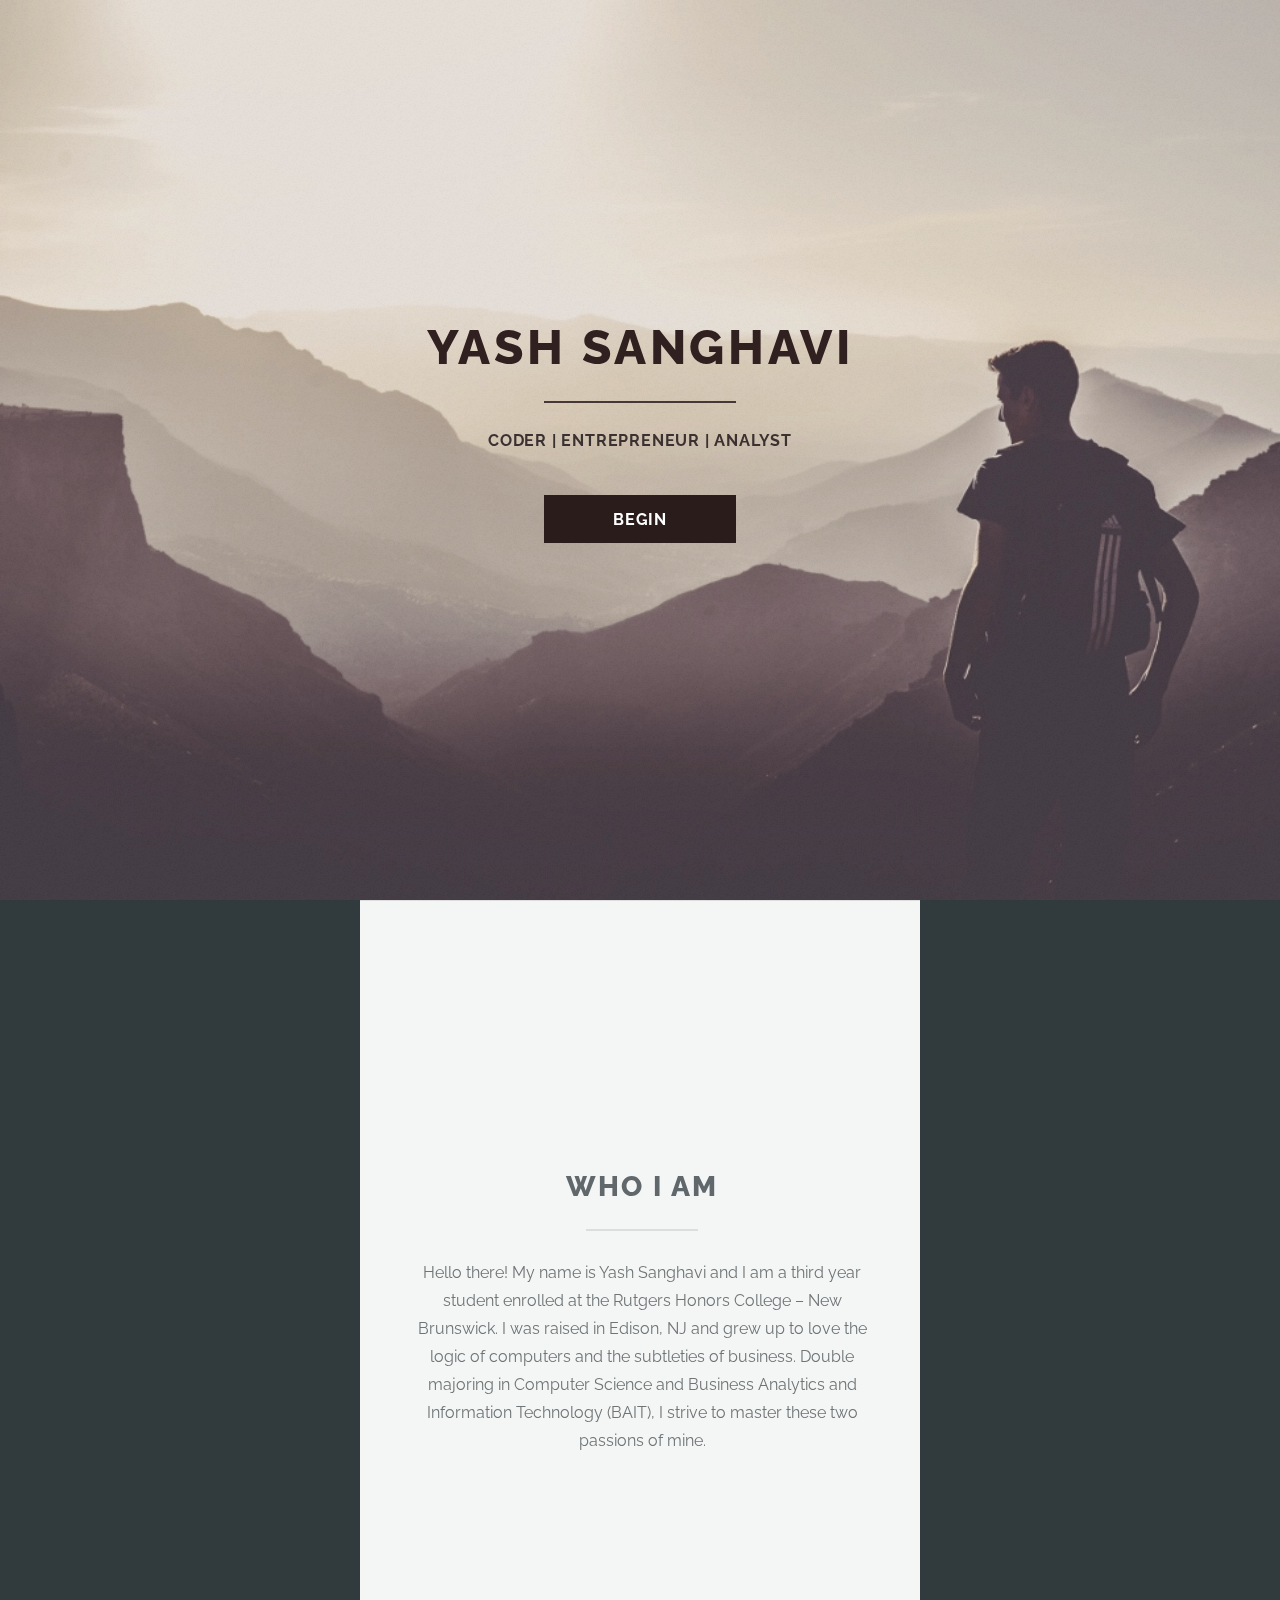
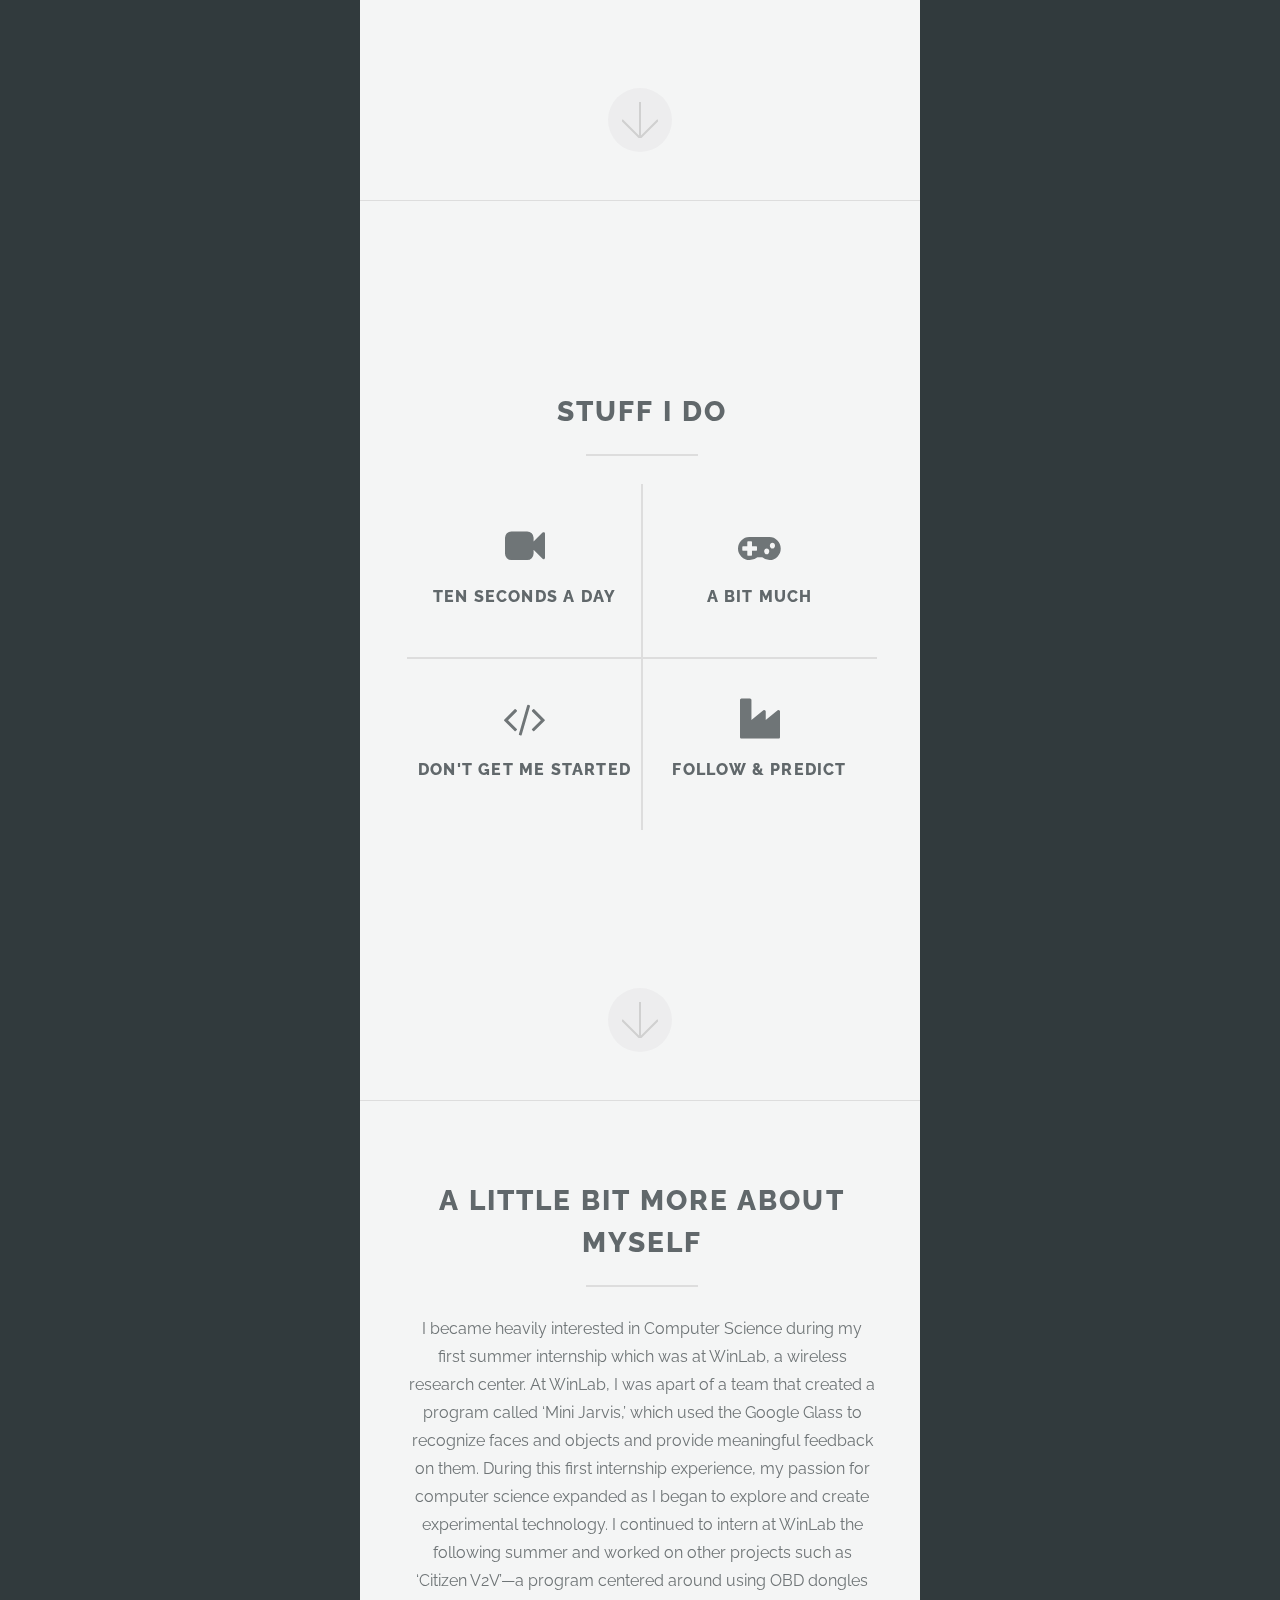
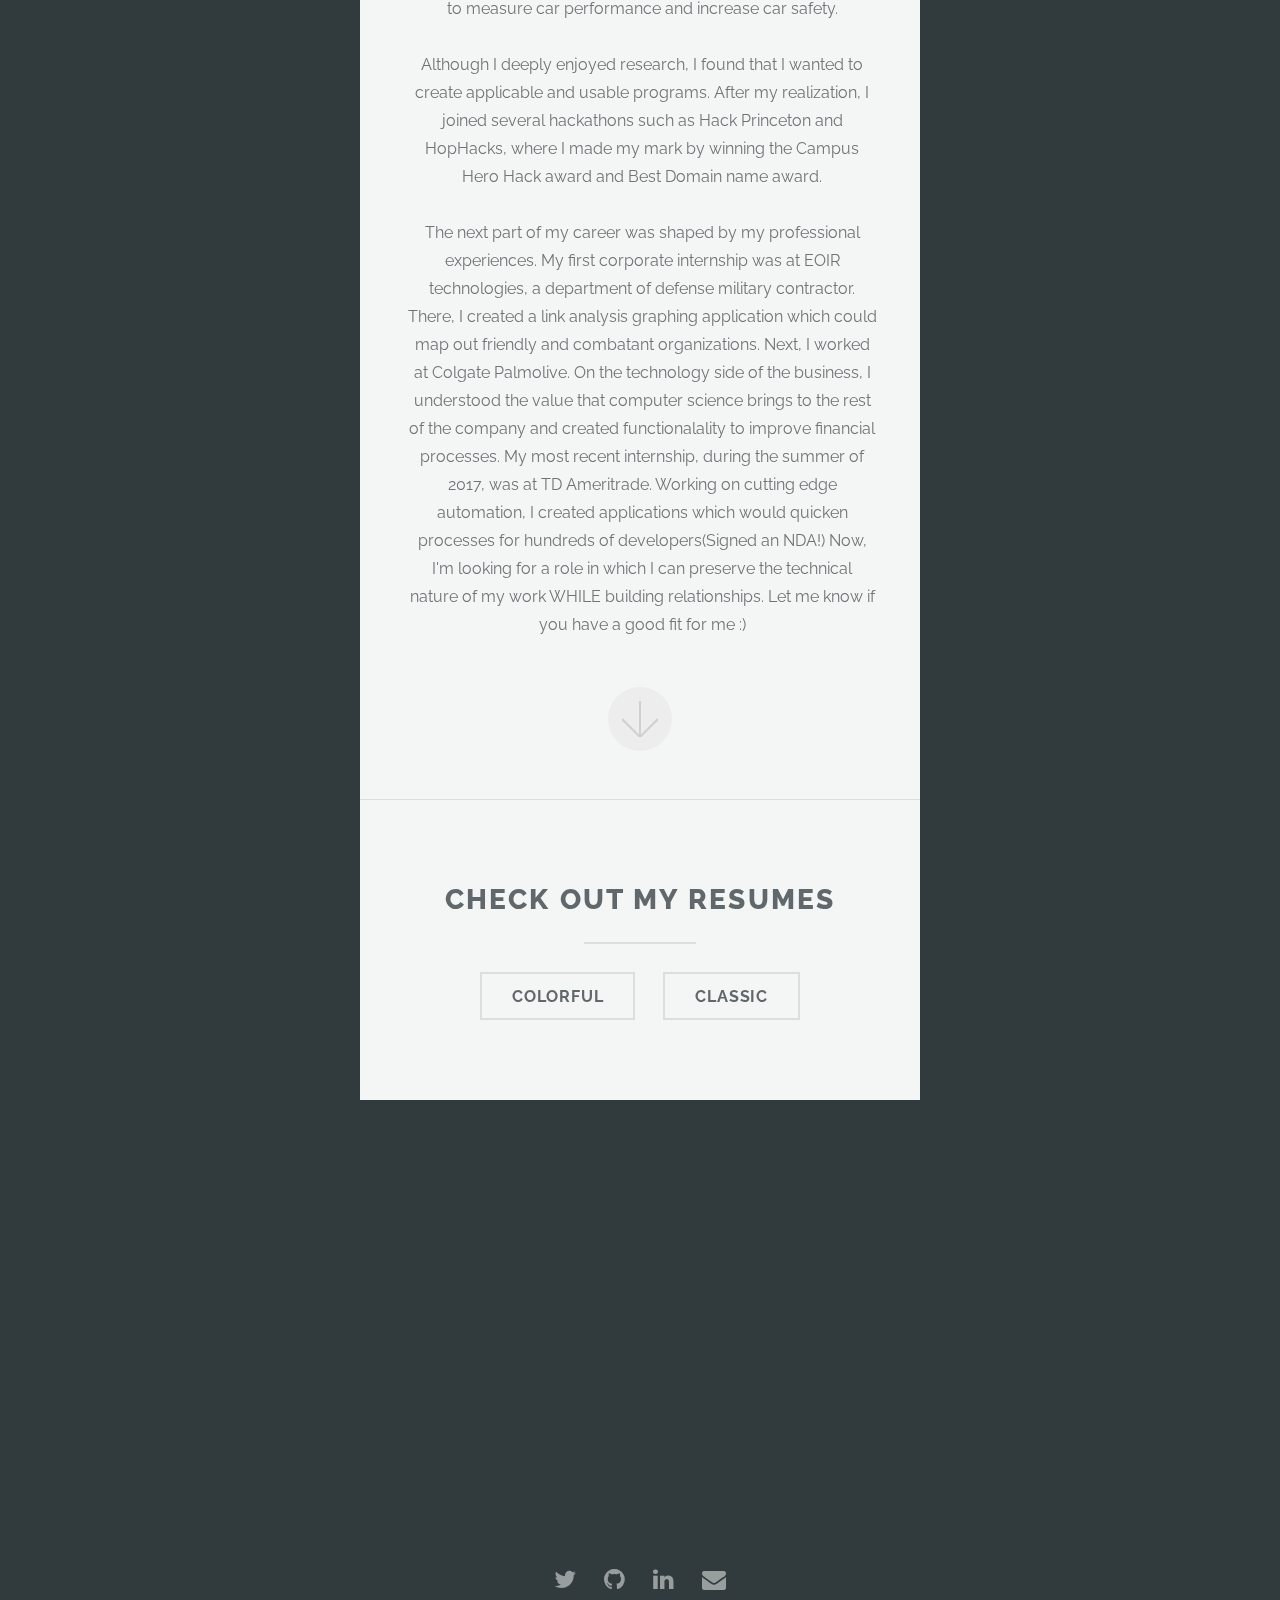
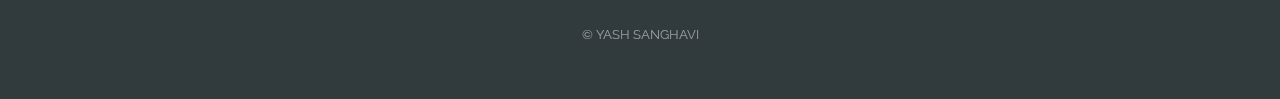
==== commit ff8f4add: "updated text files" ====
--- a/index.html
+++ b/index.html
@@ -34,7 +34,7 @@
 						<header class="major">
 							<h2>Who I am</h2>
 						</header>
-						<p>Hello there! My name is Yash Sanghavi and I am a second year student enrolled at the Rutgers Honors College – New Brunswick. I was raised in Edison, NJ and grew up to love the logic of computers and the subtleties of business. Double majoring in Computer Science and Business Analytics and Information Technology (BAIT), I strive to master these two passions of mine.</p>
+						<p>Hello there! My name is Yash Sanghavi and I am a third year student enrolled at the Rutgers Honors College – New Brunswick. I was raised in Edison, NJ and grew up to love the logic of computers and the subtleties of business. Double majoring in Computer Science and Business Analytics and Information Technology (BAIT), I strive to master these two passions of mine.</p>
 					</div>
 					<a href="#two" class="goto-next scrolly">Next</a>
 				</div>
@@ -89,7 +89,7 @@
 						</header>
 						<p>I became heavily interested in Computer Science during my first summer internship which was at WinLab, a wireless research center.  At WinLab, I was apart of a team that created a program called ‘Mini Jarvis,’ which used the Google Glass to recognize faces and objects and provide meaningful feedback on them. During this first internship experience, my passion for computer science expanded as I began to explore and create experimental technology.  I continued to intern at WinLab the following summer and worked on other projects such as ‘Citizen V2V’—a program centered around using OBD dongles to measure car performance and increase car safety. <br> <br> Although I deeply enjoyed research, I found that I wanted to create applicable and usable programs. After my realization, I joined several hackathons such as Hack Princeton and HopHacks, where I made my mark by winning the Campus Hero Hack award and Best Domain name award.
 						<br><br>
-						Entering Rutgers University apart of the first Honors College class, I accomplished many things that will propel me forward in my Computer Science and BAIT career.  First, I founded the Honors College Computer Science Association; it currently consists of over 90 Honors College Students. I founded this association with the hopes of bringing together like-minded people. Second, I won the Campus Hero Hack Award at HopHacks, a hackathon hosted at John Hopkins University. Furthermore, I have become an active member of the Quantitative Finance Club, LIBOR, and USACS at Rutgers, exposing me to the world of new information and deepening my interest for Computer Science and BAIT—ultimately leading me to where I am today.
+						The next part of my career was shaped by my professional experiences. My first corporate internship was at EOIR technologies, a department of defense military contractor. There, I created a link analysis graphing application which could map out friendly and combatant organizations. Next, I worked at Colgate Palmolive. On the technology side of the business, I understood the value that computer science brings to the rest of the company and created functionalality to improve financial processes. My most recent internship, during the summer of 2017, was at TD Ameritrade. Working on cutting edge automation, I created applications which would quicken processes for hundreds of developers(Signed an NDA!) Now, I'm looking for a role in which I can preserve the technical nature of my work WHILE building relationships. Let me know if you have a good fit for me :)
 						</p>
 					</div>
 					<a href="#footer" class="goto-next scrolly">Next</a>
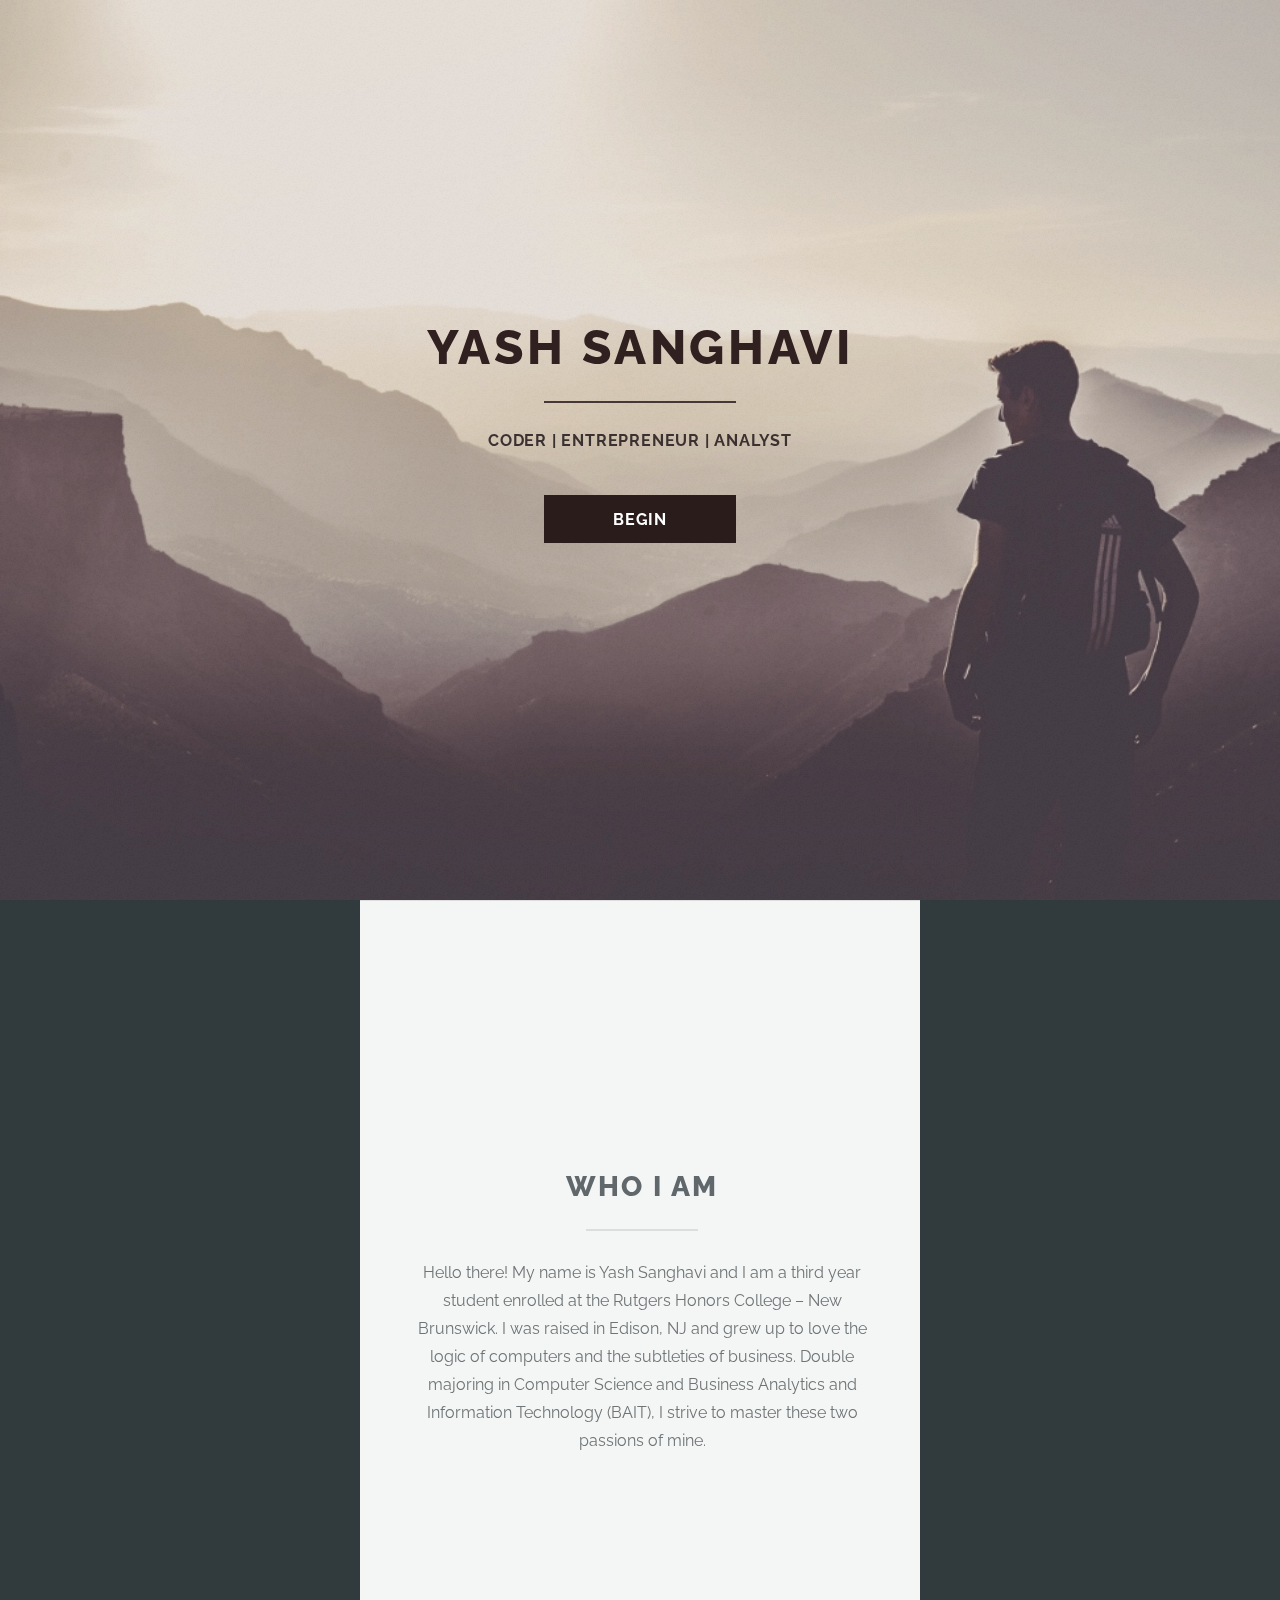
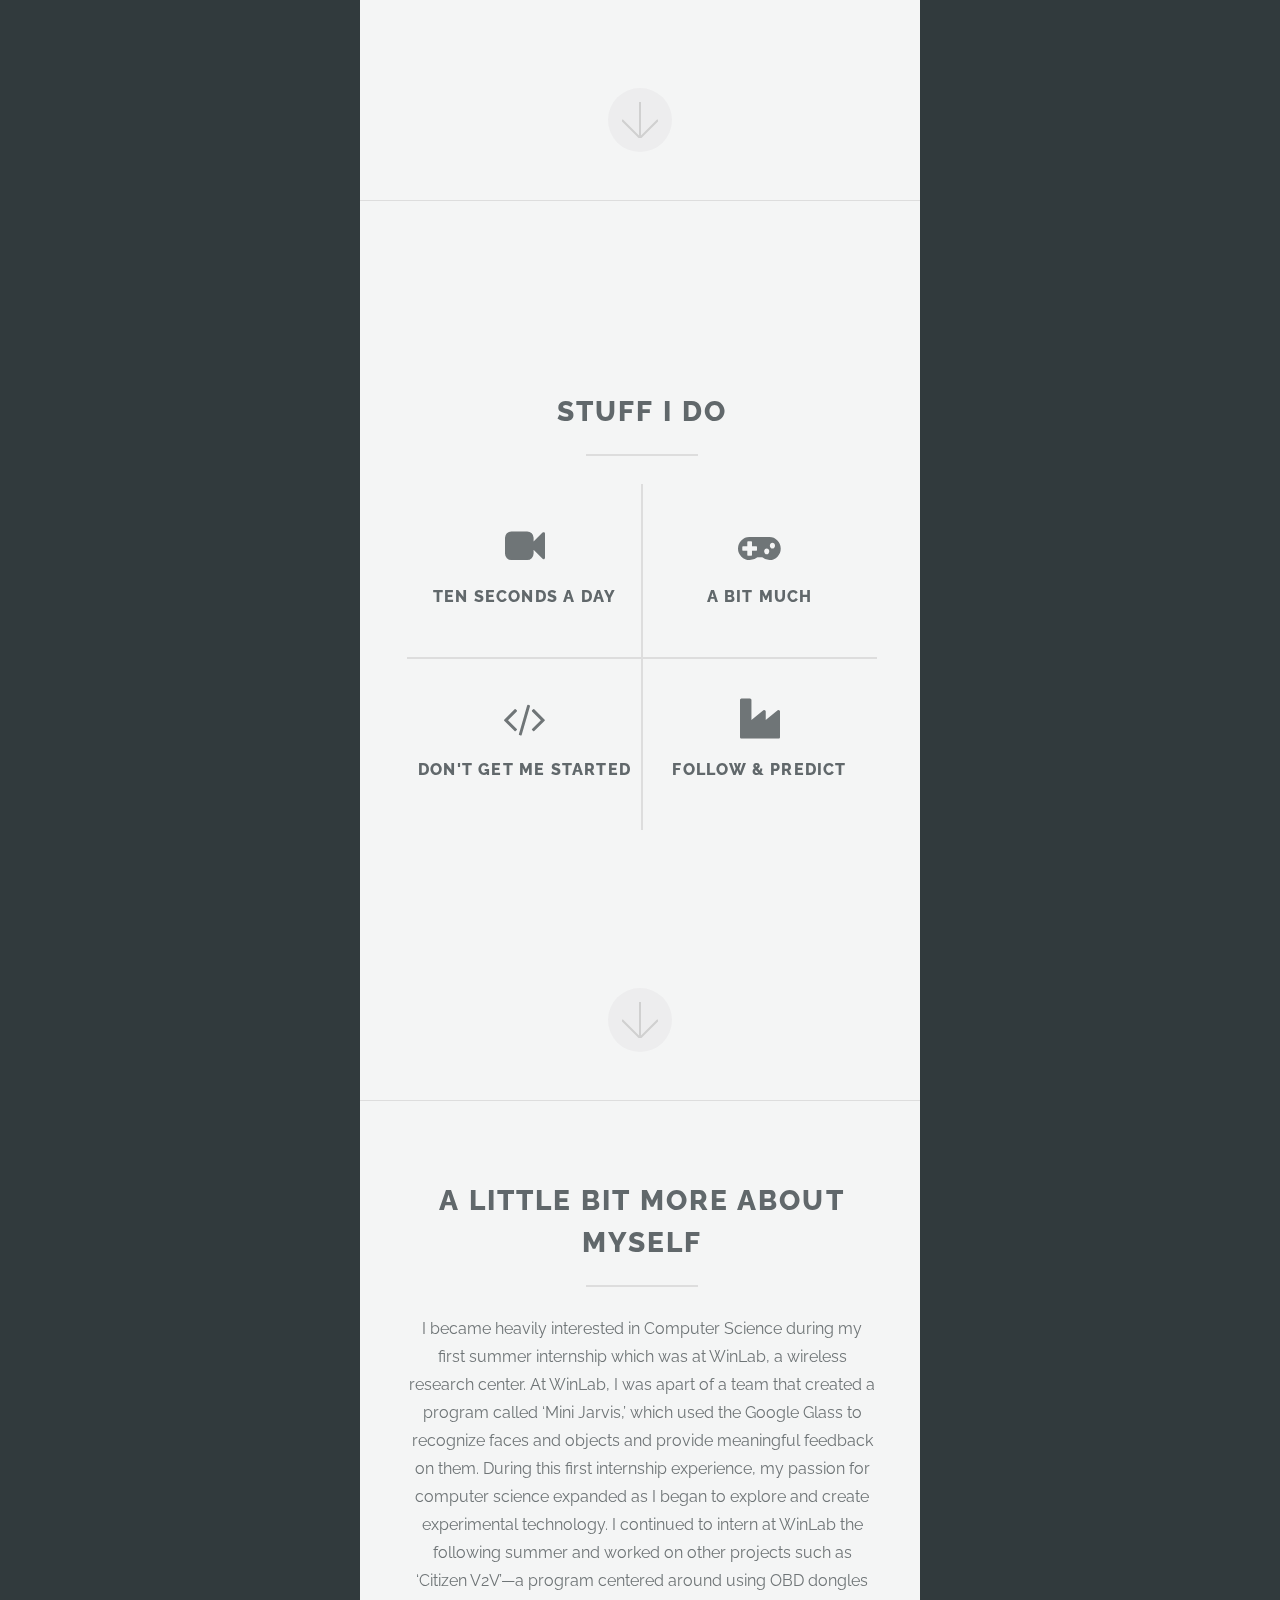
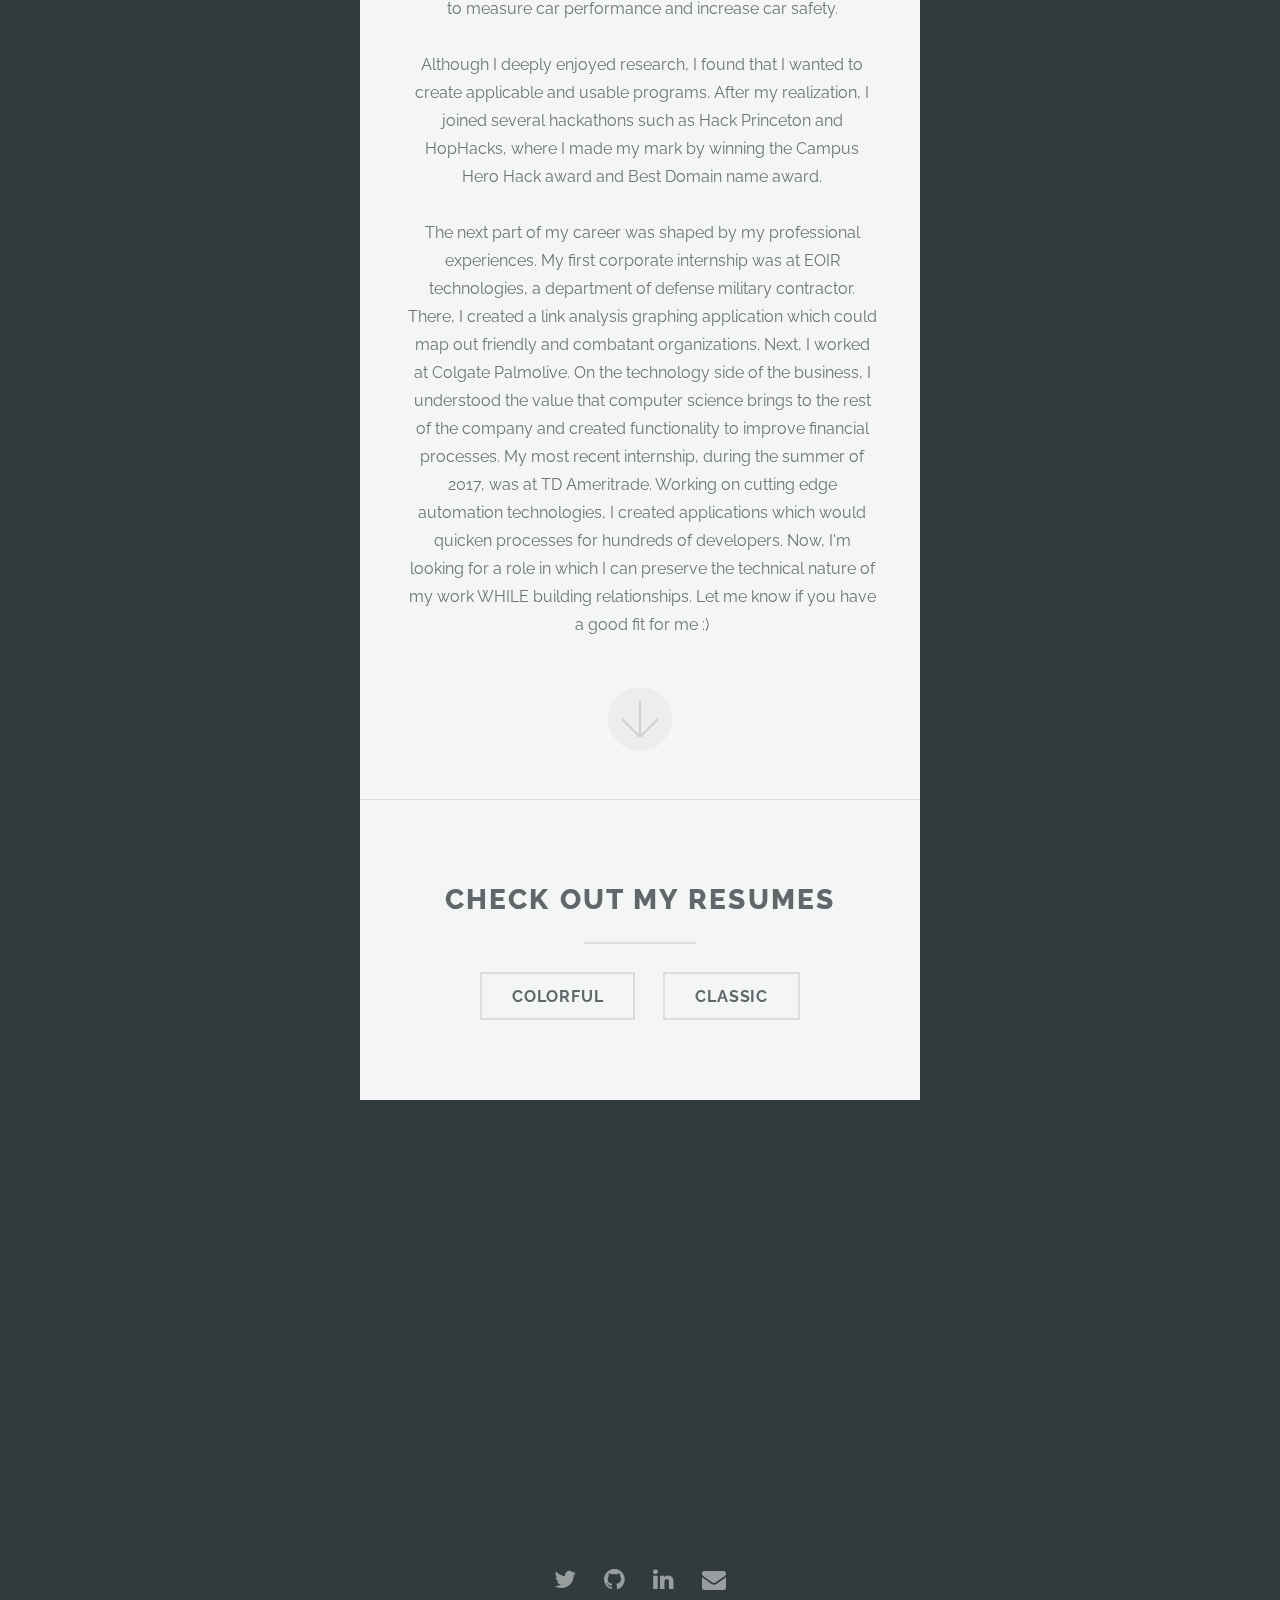
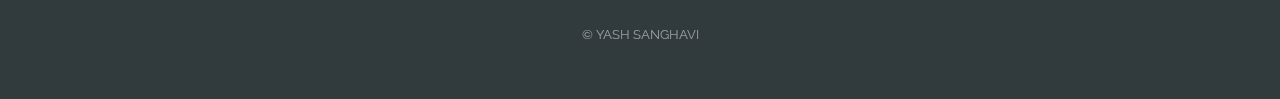
==== commit 41b9b9c2: "spelling" ====
--- a/index.html
+++ b/index.html
@@ -89,7 +89,7 @@
 						</header>
 						<p>I became heavily interested in Computer Science during my first summer internship which was at WinLab, a wireless research center.  At WinLab, I was apart of a team that created a program called ‘Mini Jarvis,’ which used the Google Glass to recognize faces and objects and provide meaningful feedback on them. During this first internship experience, my passion for computer science expanded as I began to explore and create experimental technology.  I continued to intern at WinLab the following summer and worked on other projects such as ‘Citizen V2V’—a program centered around using OBD dongles to measure car performance and increase car safety. <br> <br> Although I deeply enjoyed research, I found that I wanted to create applicable and usable programs. After my realization, I joined several hackathons such as Hack Princeton and HopHacks, where I made my mark by winning the Campus Hero Hack award and Best Domain name award.
 						<br><br>
-						The next part of my career was shaped by my professional experiences. My first corporate internship was at EOIR technologies, a department of defense military contractor. There, I created a link analysis graphing application which could map out friendly and combatant organizations. Next, I worked at Colgate Palmolive. On the technology side of the business, I understood the value that computer science brings to the rest of the company and created functionalality to improve financial processes. My most recent internship, during the summer of 2017, was at TD Ameritrade. Working on cutting edge automation, I created applications which would quicken processes for hundreds of developers(Signed an NDA!) Now, I'm looking for a role in which I can preserve the technical nature of my work WHILE building relationships. Let me know if you have a good fit for me :)
+						The next part of my career was shaped by my professional experiences. My first corporate internship was at EOIR technologies, a department of defense military contractor. There, I created a link analysis graphing application which could map out friendly and combatant organizations. Next, I worked at Colgate Palmolive. On the technology side of the business, I understood the value that computer science brings to the rest of the company and created functionality to improve financial processes. My most recent internship, during the summer of 2017, was at TD Ameritrade. Working on cutting edge automation technologies, I created applications which would quicken processes for hundreds of developers. Now, I'm looking for a role in which I can preserve the technical nature of my work WHILE building relationships. Let me know if you have a good fit for me :)
 						</p>
 					</div>
 					<a href="#footer" class="goto-next scrolly">Next</a>
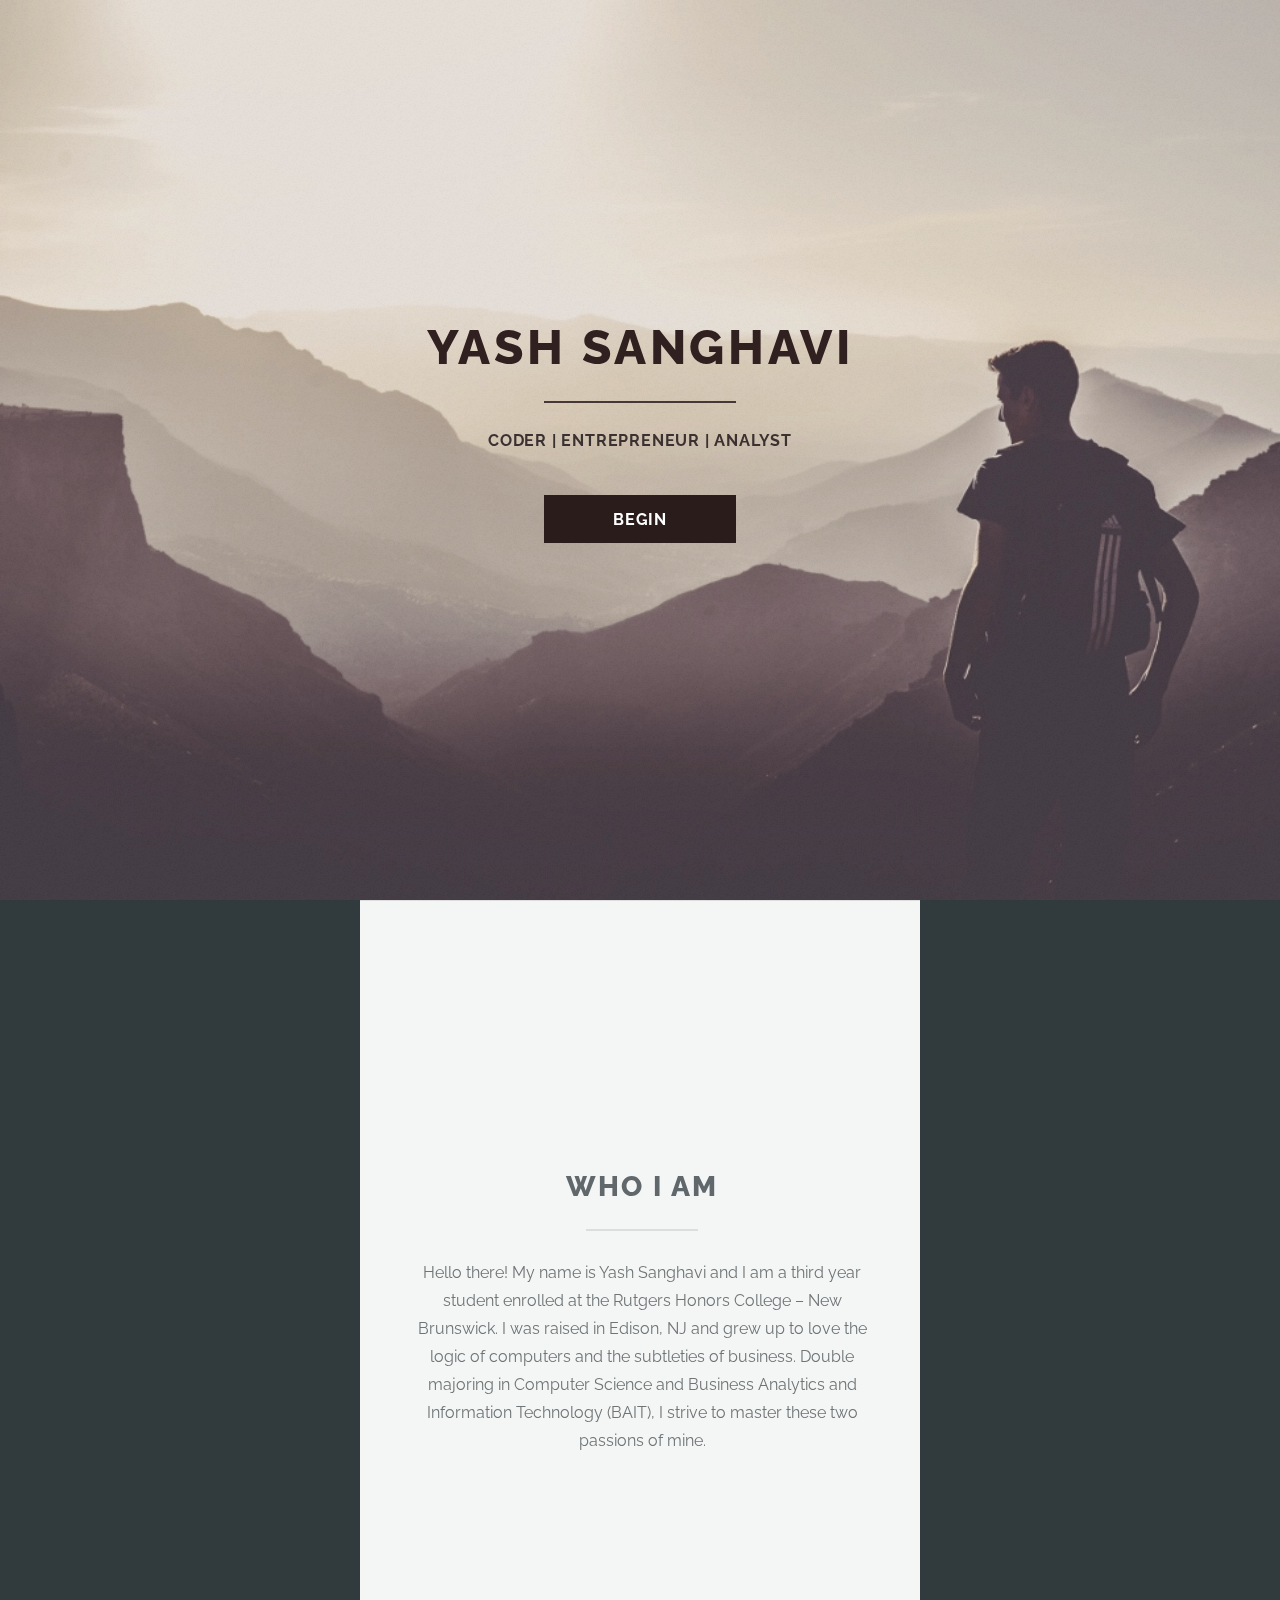
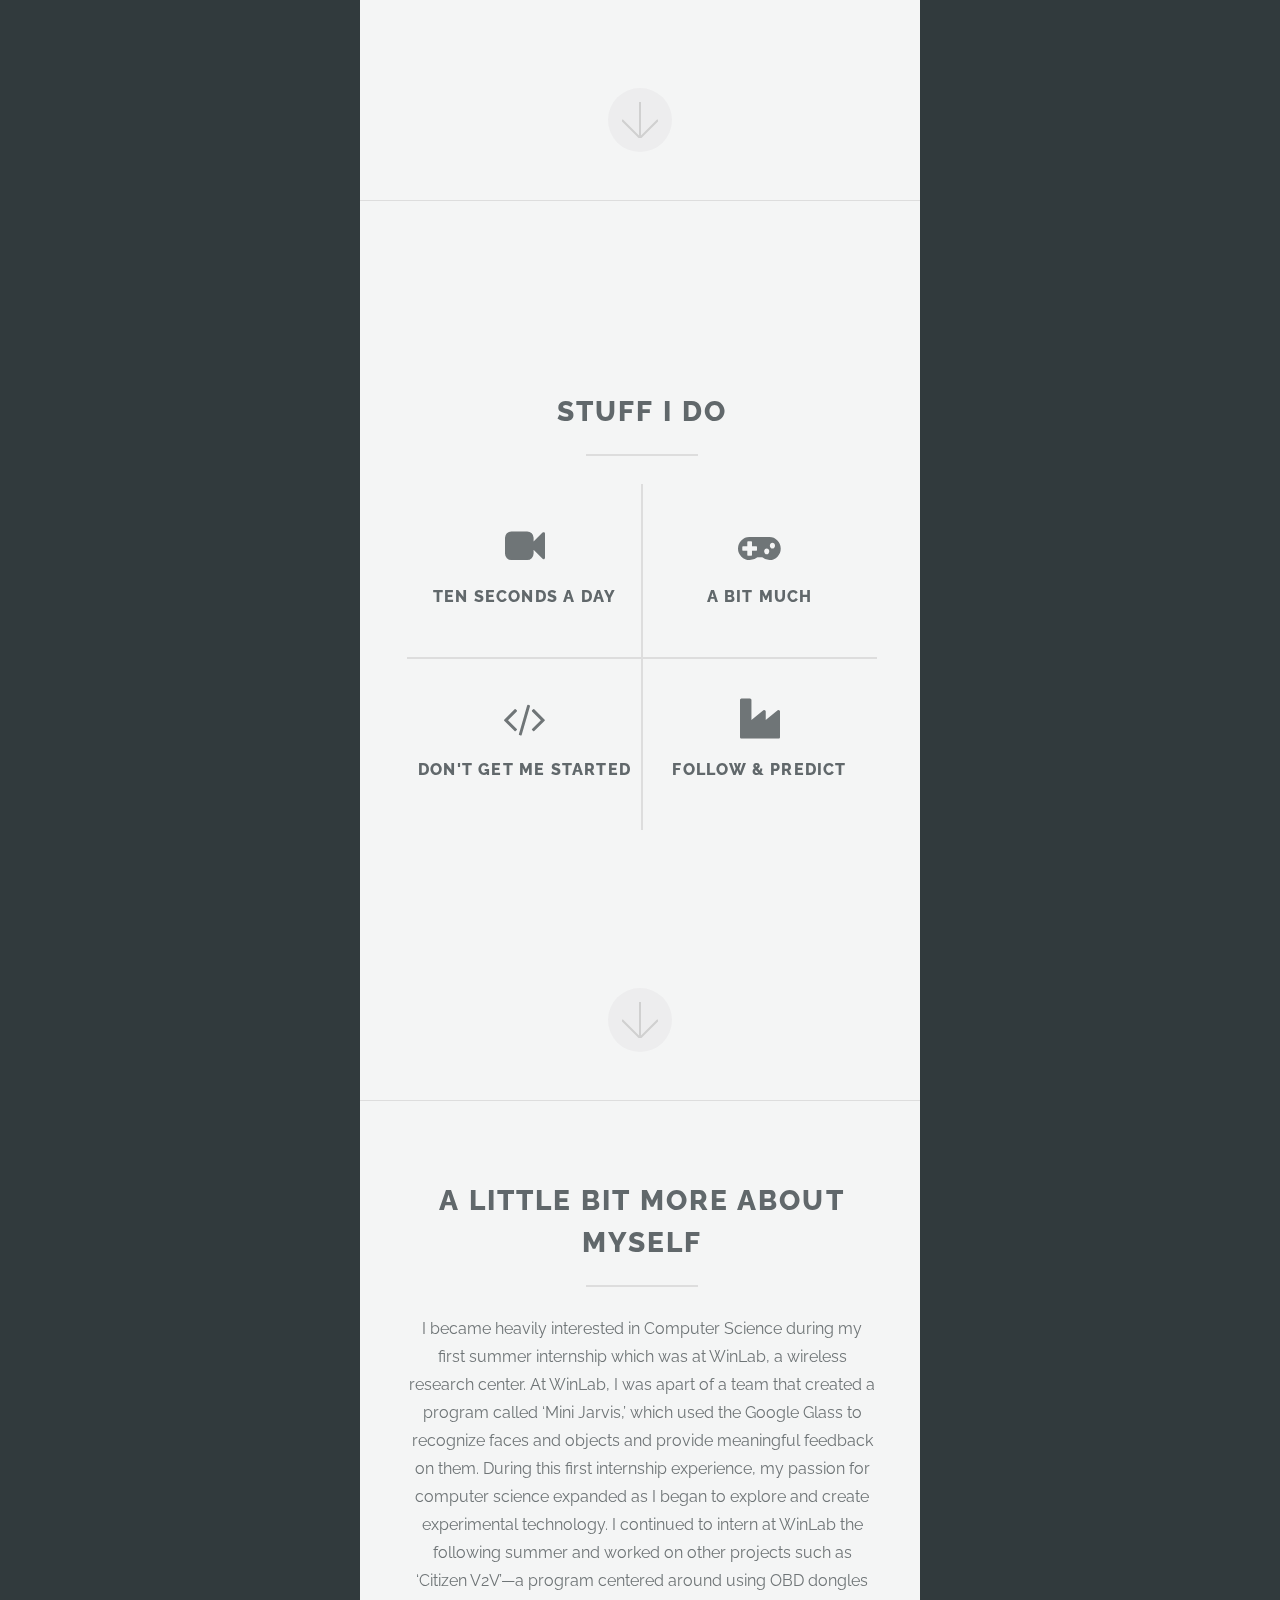
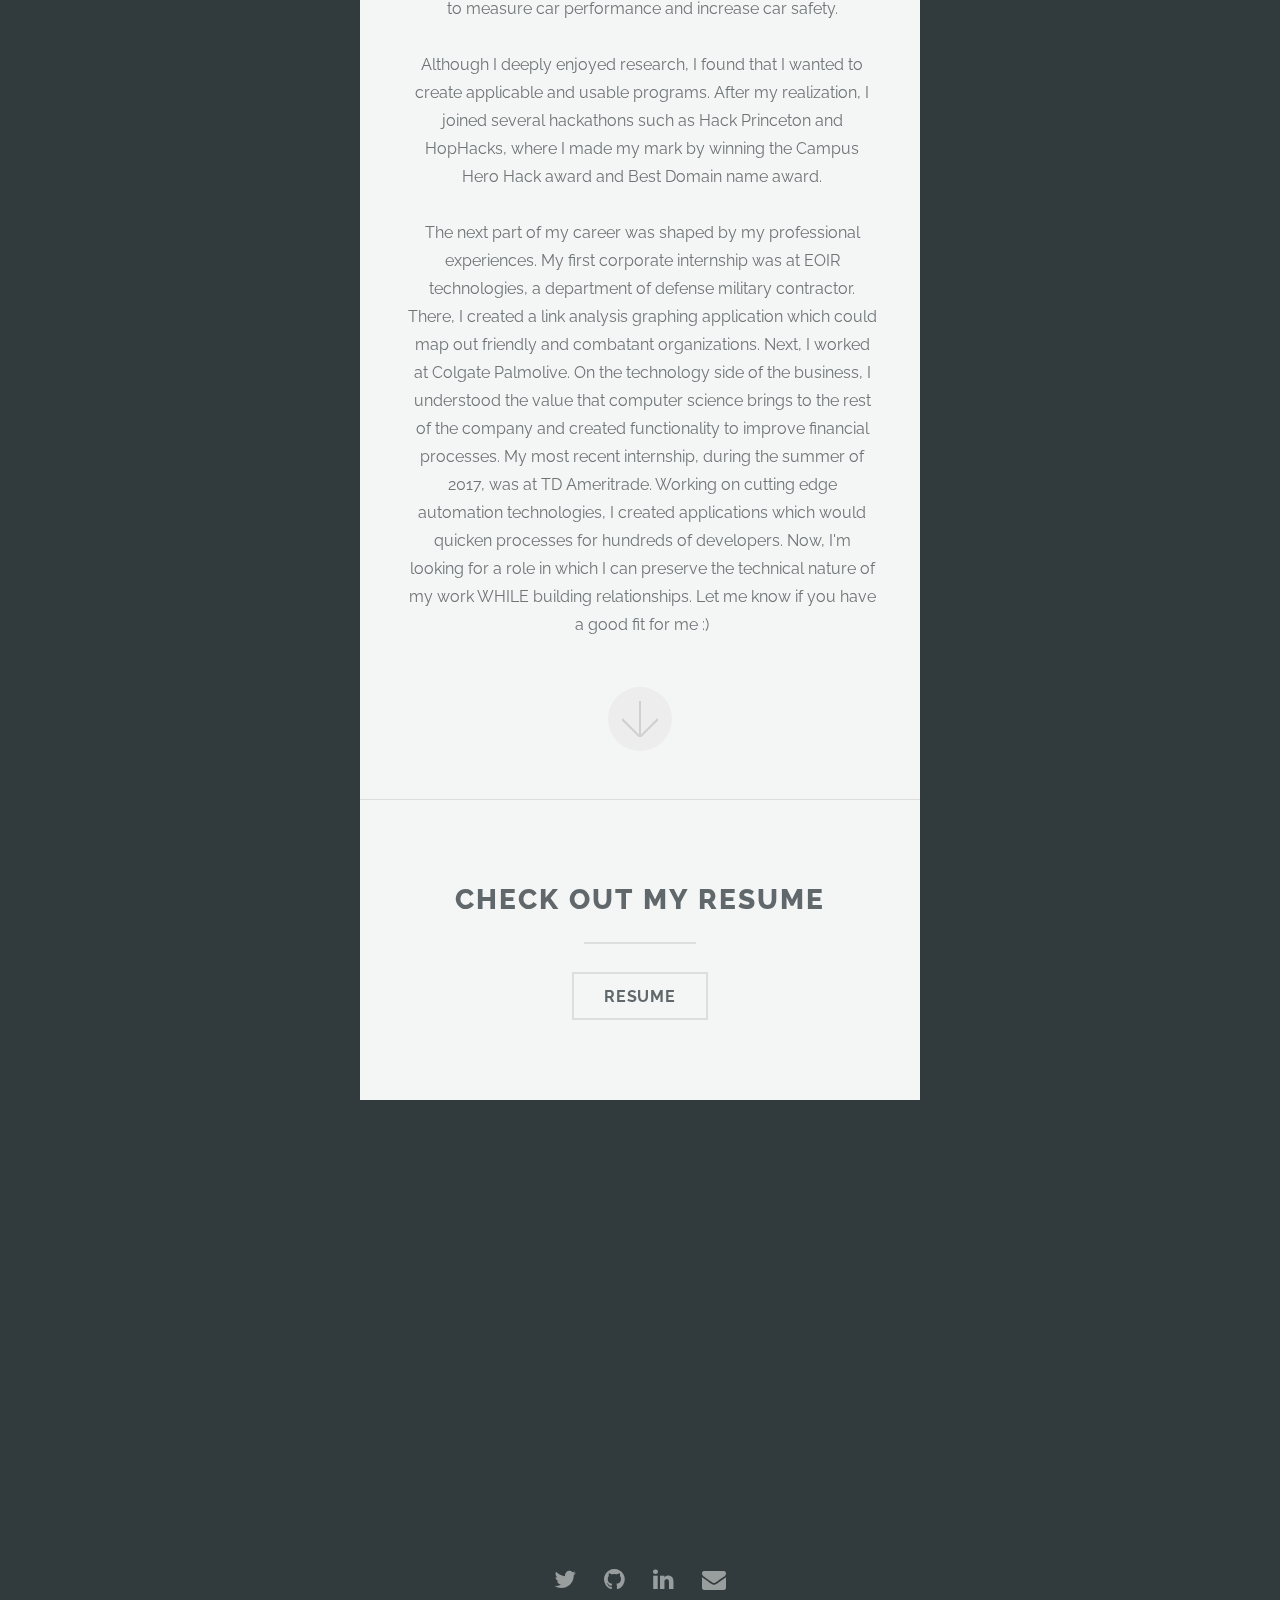
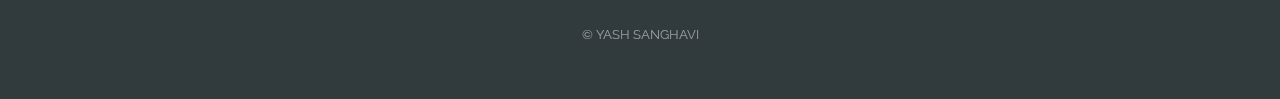
==== commit b7cfcbcf: "New Resume" ====
--- a/index.html
+++ b/index.html
@@ -441,12 +441,11 @@
 
 				<div class="container">
 					<header class="major">
-						<h2>Check out my resumes</h2>
+						<h2>Check out my resume</h2>
 					</header>
 					<div class="content">
 						<ul class="icons">
-							<li><a href="ColorfulResume.pdf" class="button" target="_blank">Colorful</a></li>
-							<li><a href="ClassicResume.pdf" class="button" target="_blank">Classic</a></li>
+							<li><a href="ClassicResume.pdf" class="button" target="_blank">Resume</a></li>
 
 						</ul>
 					</div>
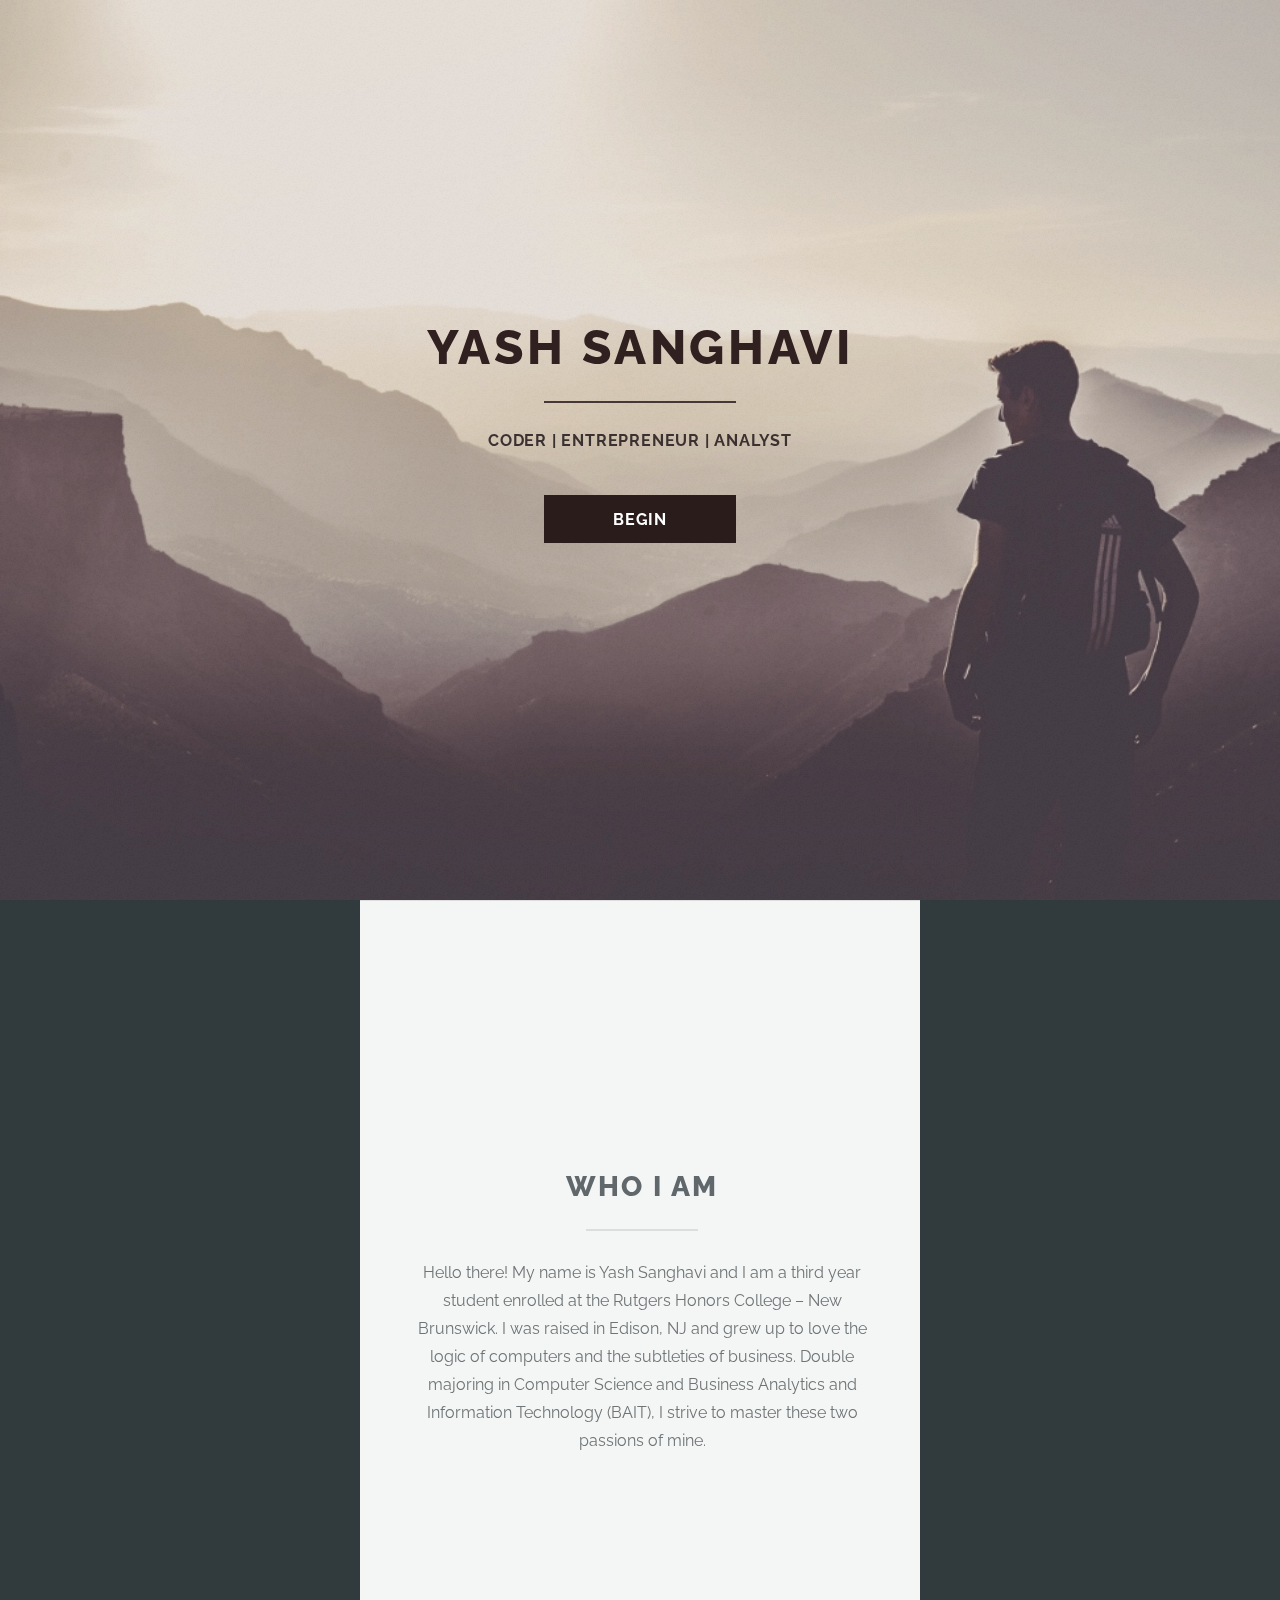
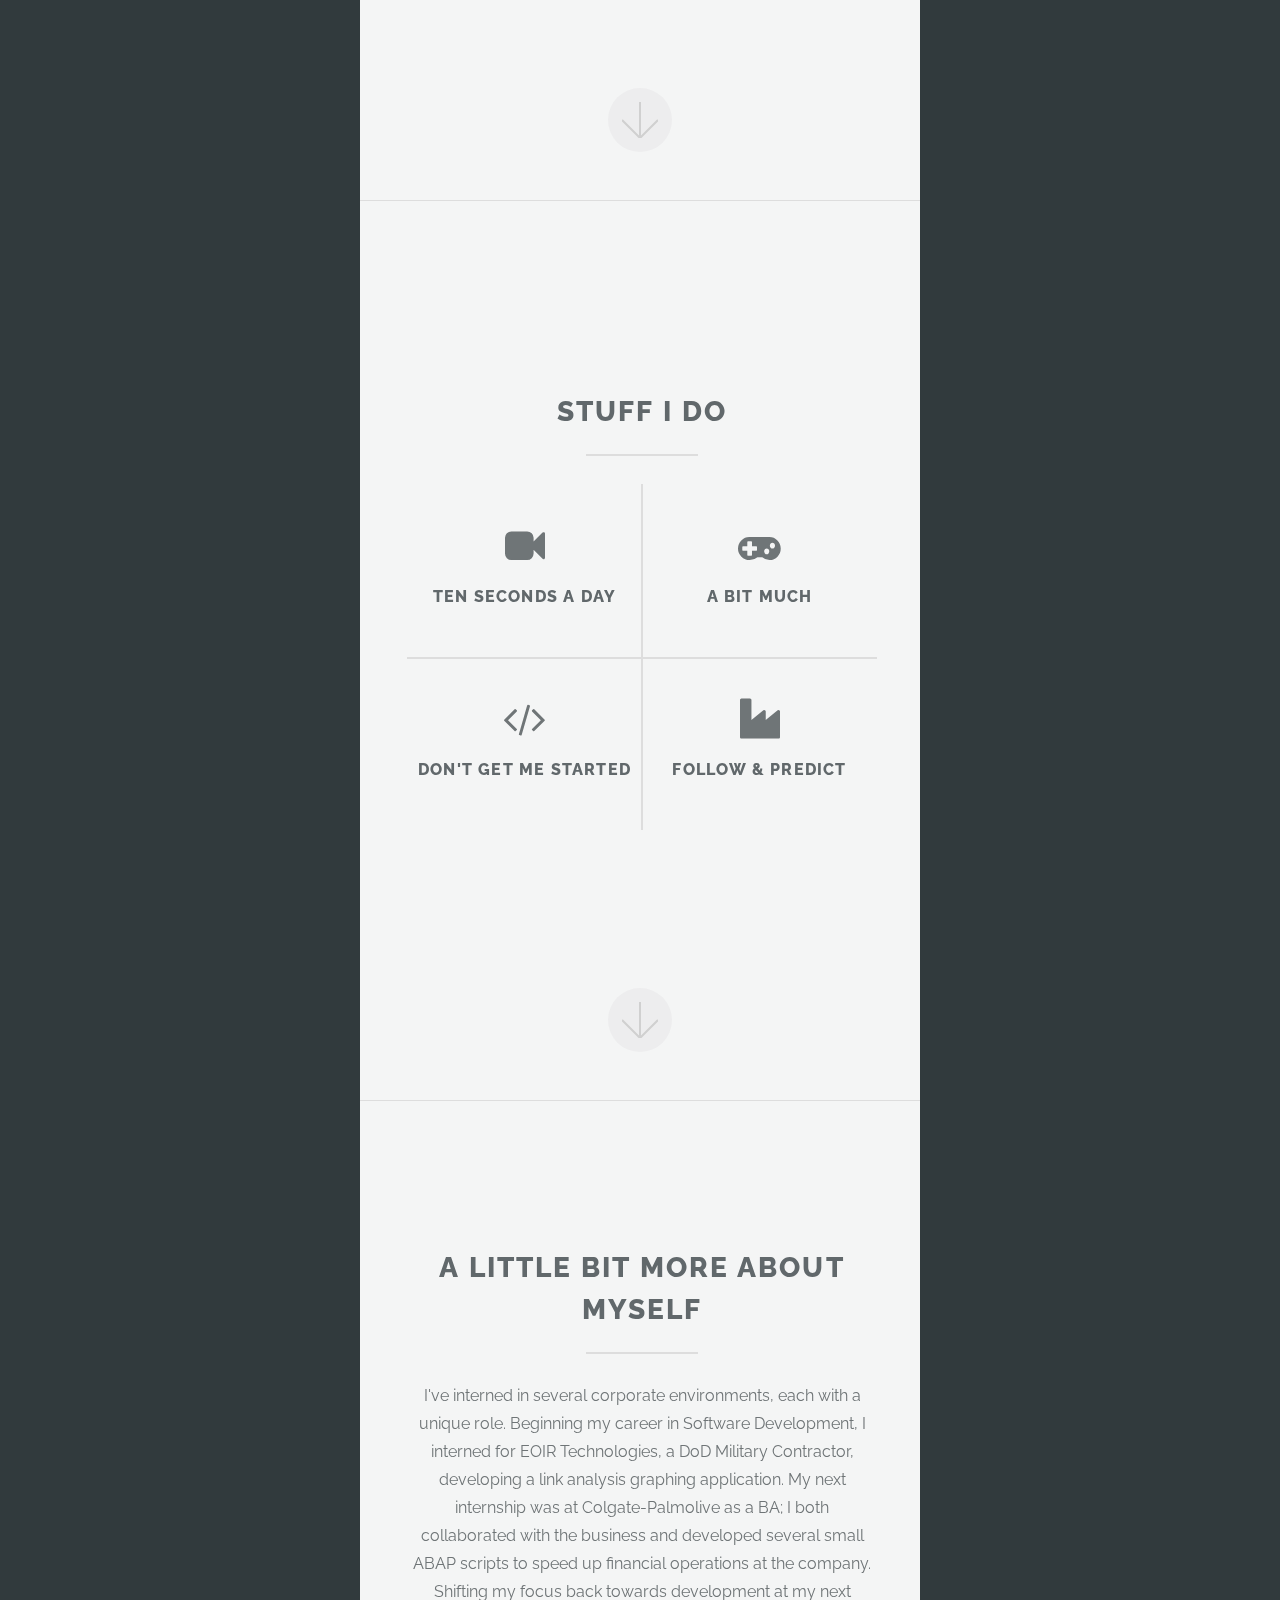
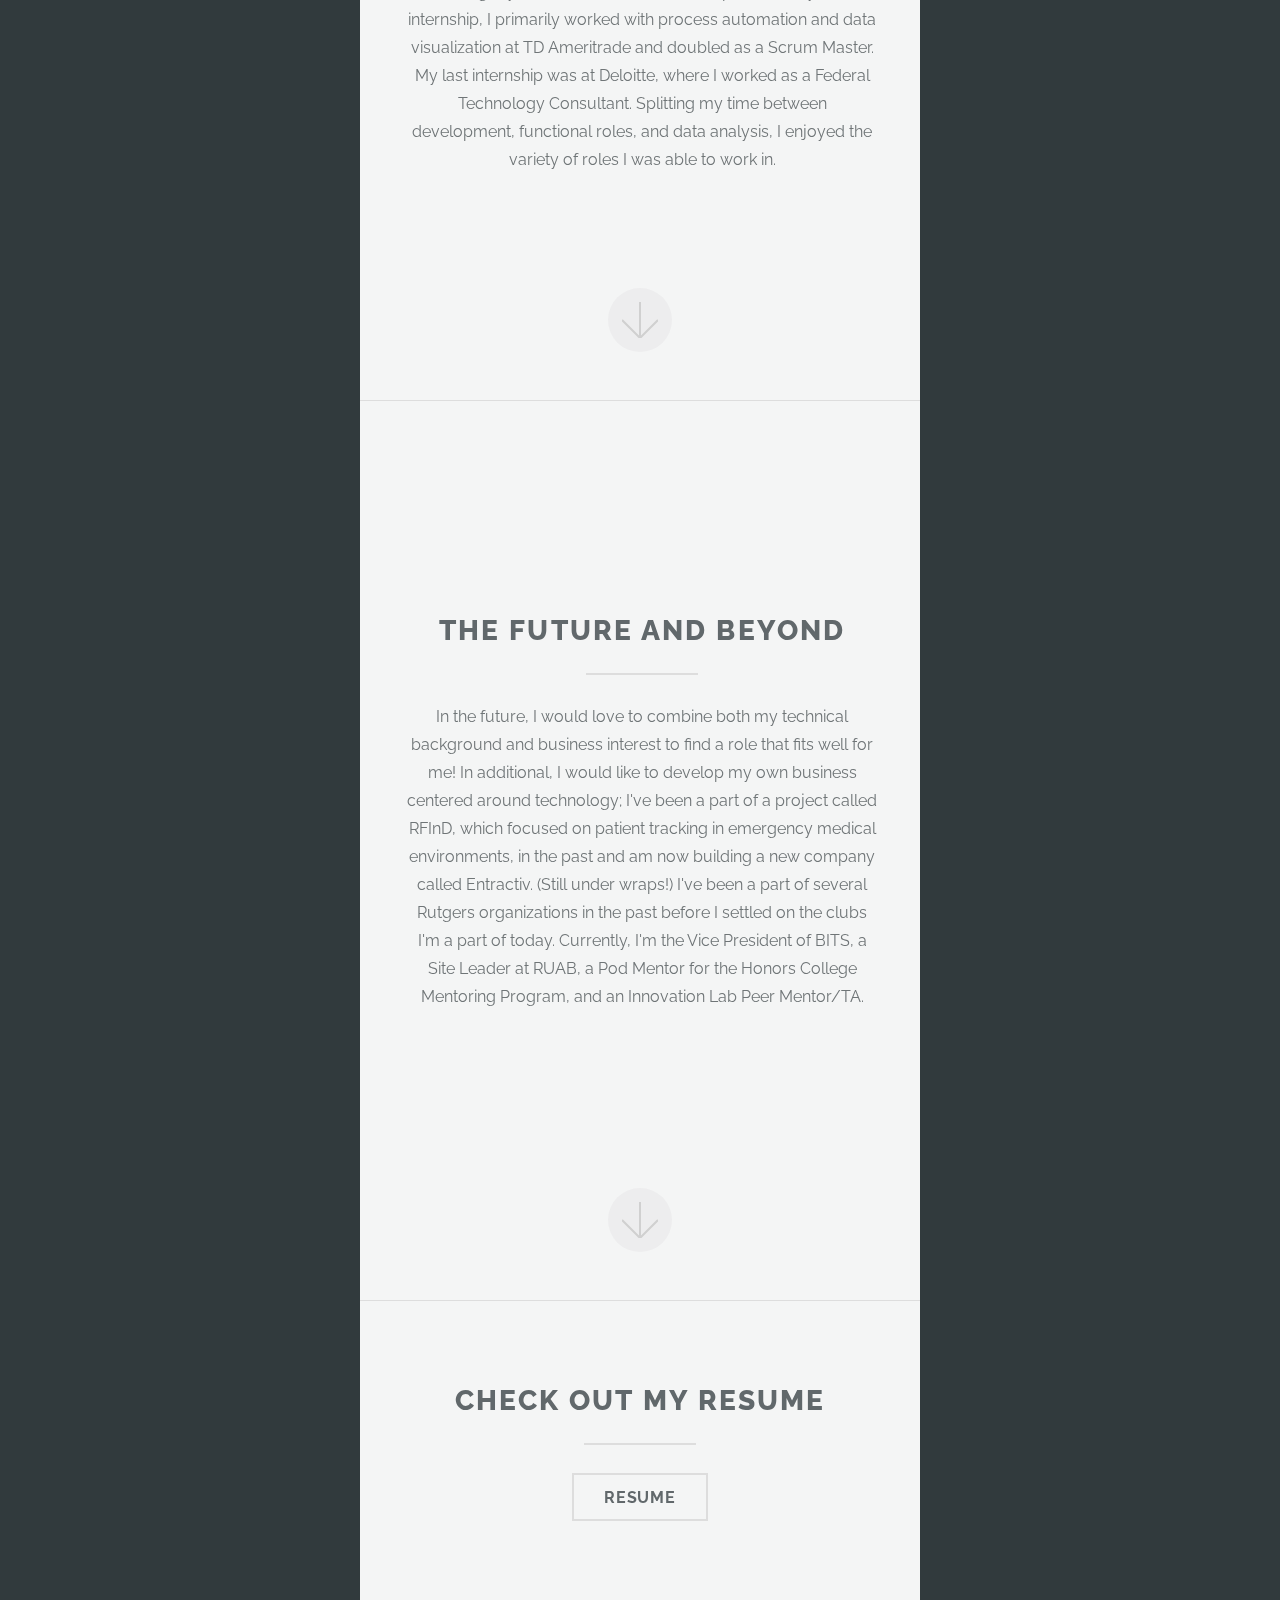
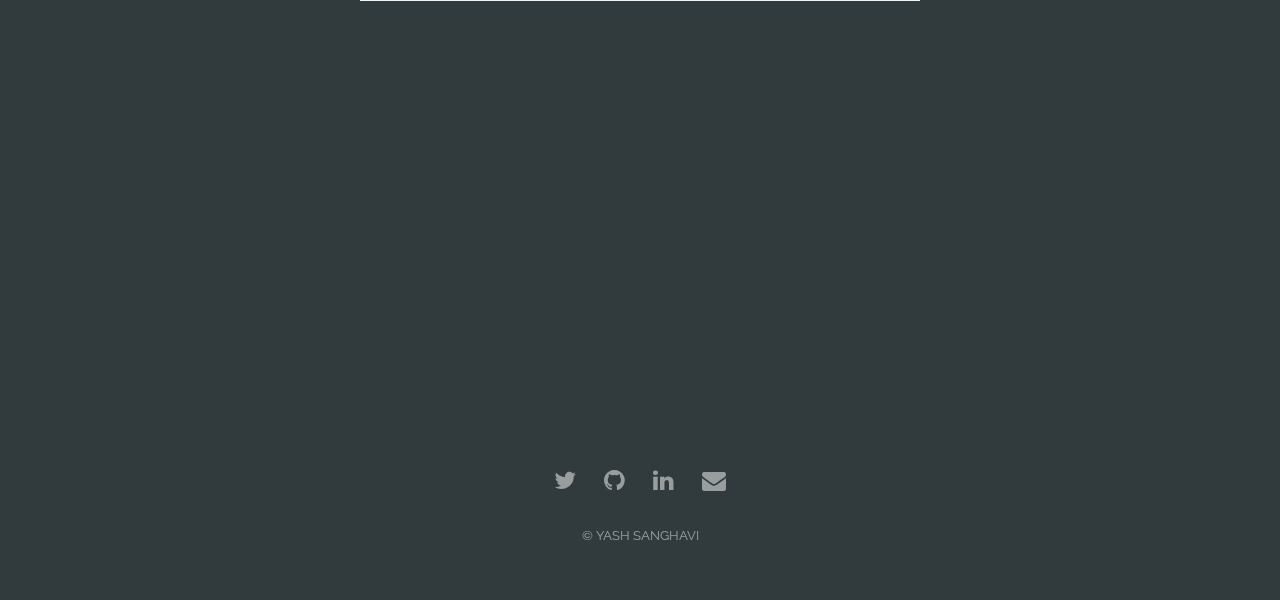
==== commit e4d9ec37: "Updated bio" ====
--- a/index.html
+++ b/index.html
@@ -87,9 +87,23 @@
 						<header class="major">
 							<h2>A little bit more about myself</h2>
 						</header>
-						<p>I became heavily interested in Computer Science during my first summer internship which was at WinLab, a wireless research center.  At WinLab, I was apart of a team that created a program called ‘Mini Jarvis,’ which used the Google Glass to recognize faces and objects and provide meaningful feedback on them. During this first internship experience, my passion for computer science expanded as I began to explore and create experimental technology.  I continued to intern at WinLab the following summer and worked on other projects such as ‘Citizen V2V’—a program centered around using OBD dongles to measure car performance and increase car safety. <br> <br> Although I deeply enjoyed research, I found that I wanted to create applicable and usable programs. After my realization, I joined several hackathons such as Hack Princeton and HopHacks, where I made my mark by winning the Campus Hero Hack award and Best Domain name award.
-						<br><br>
-						The next part of my career was shaped by my professional experiences. My first corporate internship was at EOIR technologies, a department of defense military contractor. There, I created a link analysis graphing application which could map out friendly and combatant organizations. Next, I worked at Colgate Palmolive. On the technology side of the business, I understood the value that computer science brings to the rest of the company and created functionality to improve financial processes. My most recent internship, during the summer of 2017, was at TD Ameritrade. Working on cutting edge automation technologies, I created applications which would quicken processes for hundreds of developers. Now, I'm looking for a role in which I can preserve the technical nature of my work WHILE building relationships. Let me know if you have a good fit for me :)
+						<p>I've interned in several corporate environments, each with a unique role. Beginning my career in Software Development, I interned for EOIR Technologies, a DoD Military Contractor, developing a link analysis graphing application. My next internship was at Colgate-Palmolive as a BA; I both collaborated with the business and developed several small ABAP scripts to speed up financial operations at the company. Shifting my focus back towards development at my next internship, I primarily worked with process automation and data visualization at TD Ameritrade and doubled as a Scrum Master. My last internship was at Deloitte, where I worked as a Federal Technology Consultant. Splitting my time between development, functional roles, and data analysis, I enjoyed the variety of roles I was able to work in. 
+						</p>
+					</div>
+					<a href="#four" class="goto-next scrolly">Next</a>
+				</div>
+			</section>
+
+			<section id="four" class="main special">
+				<div class="container">
+					<span class="image fit primary"><img src="images/pic02.jpg" alt="" /></span>
+					<div class="content">
+						<header class="major">
+							<h2>The future and beyond</h2>
+						</header>
+						<p>
+						In the future, I would love to combine both my technical background and business interest to find a role that fits well for me! In additional, I would like to develop my own business centered around technology; I've been a part of a project called RFInD, which focused on patient tracking in emergency medical environments, in the past and am now building a new company called Entractiv. (Still under wraps!)
+						I've been a part of several Rutgers organizations in the past before I settled on the clubs I'm a part of today. Currently, I'm the Vice President of BITS, a Site Leader at RUAB, a Pod Mentor for the Honors College Mentoring Program, and an Innovation Lab Peer Mentor/TA.
 						</p>
 					</div>
 					<a href="#footer" class="goto-next scrolly">Next</a>
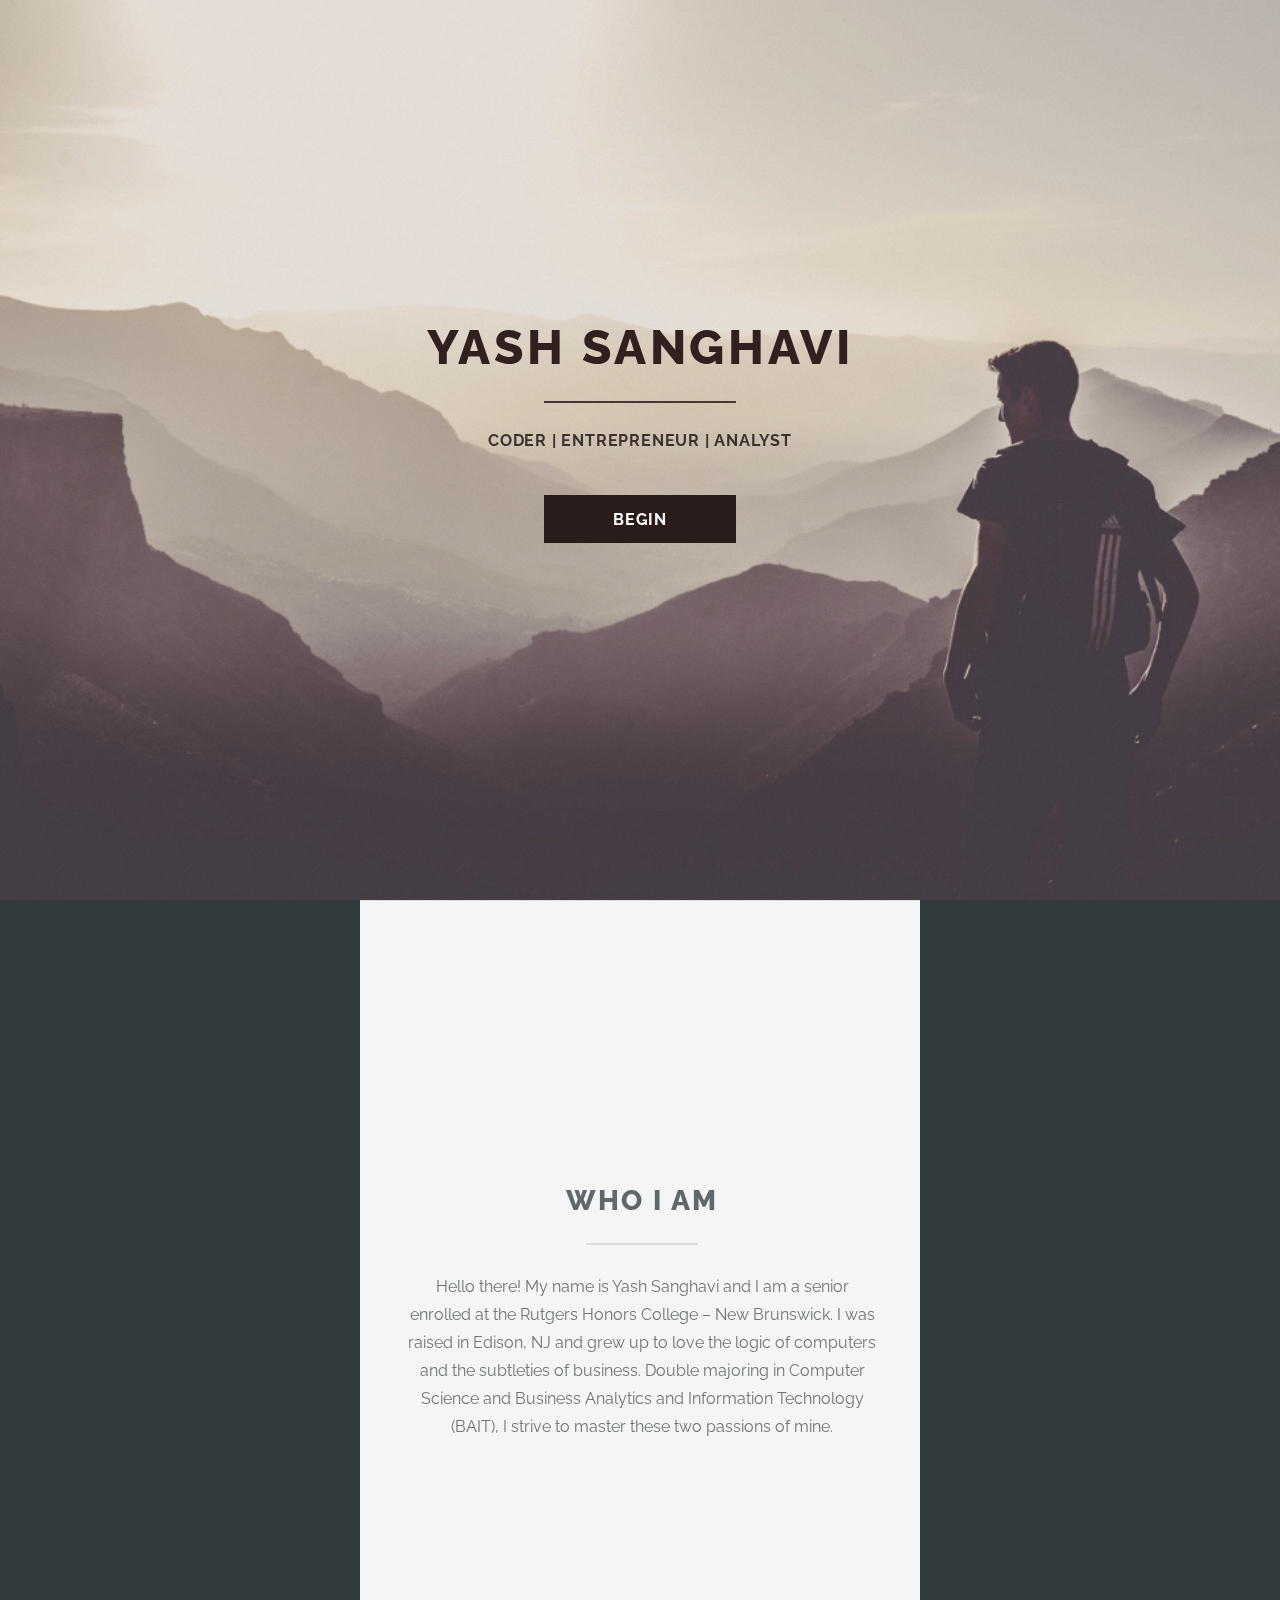
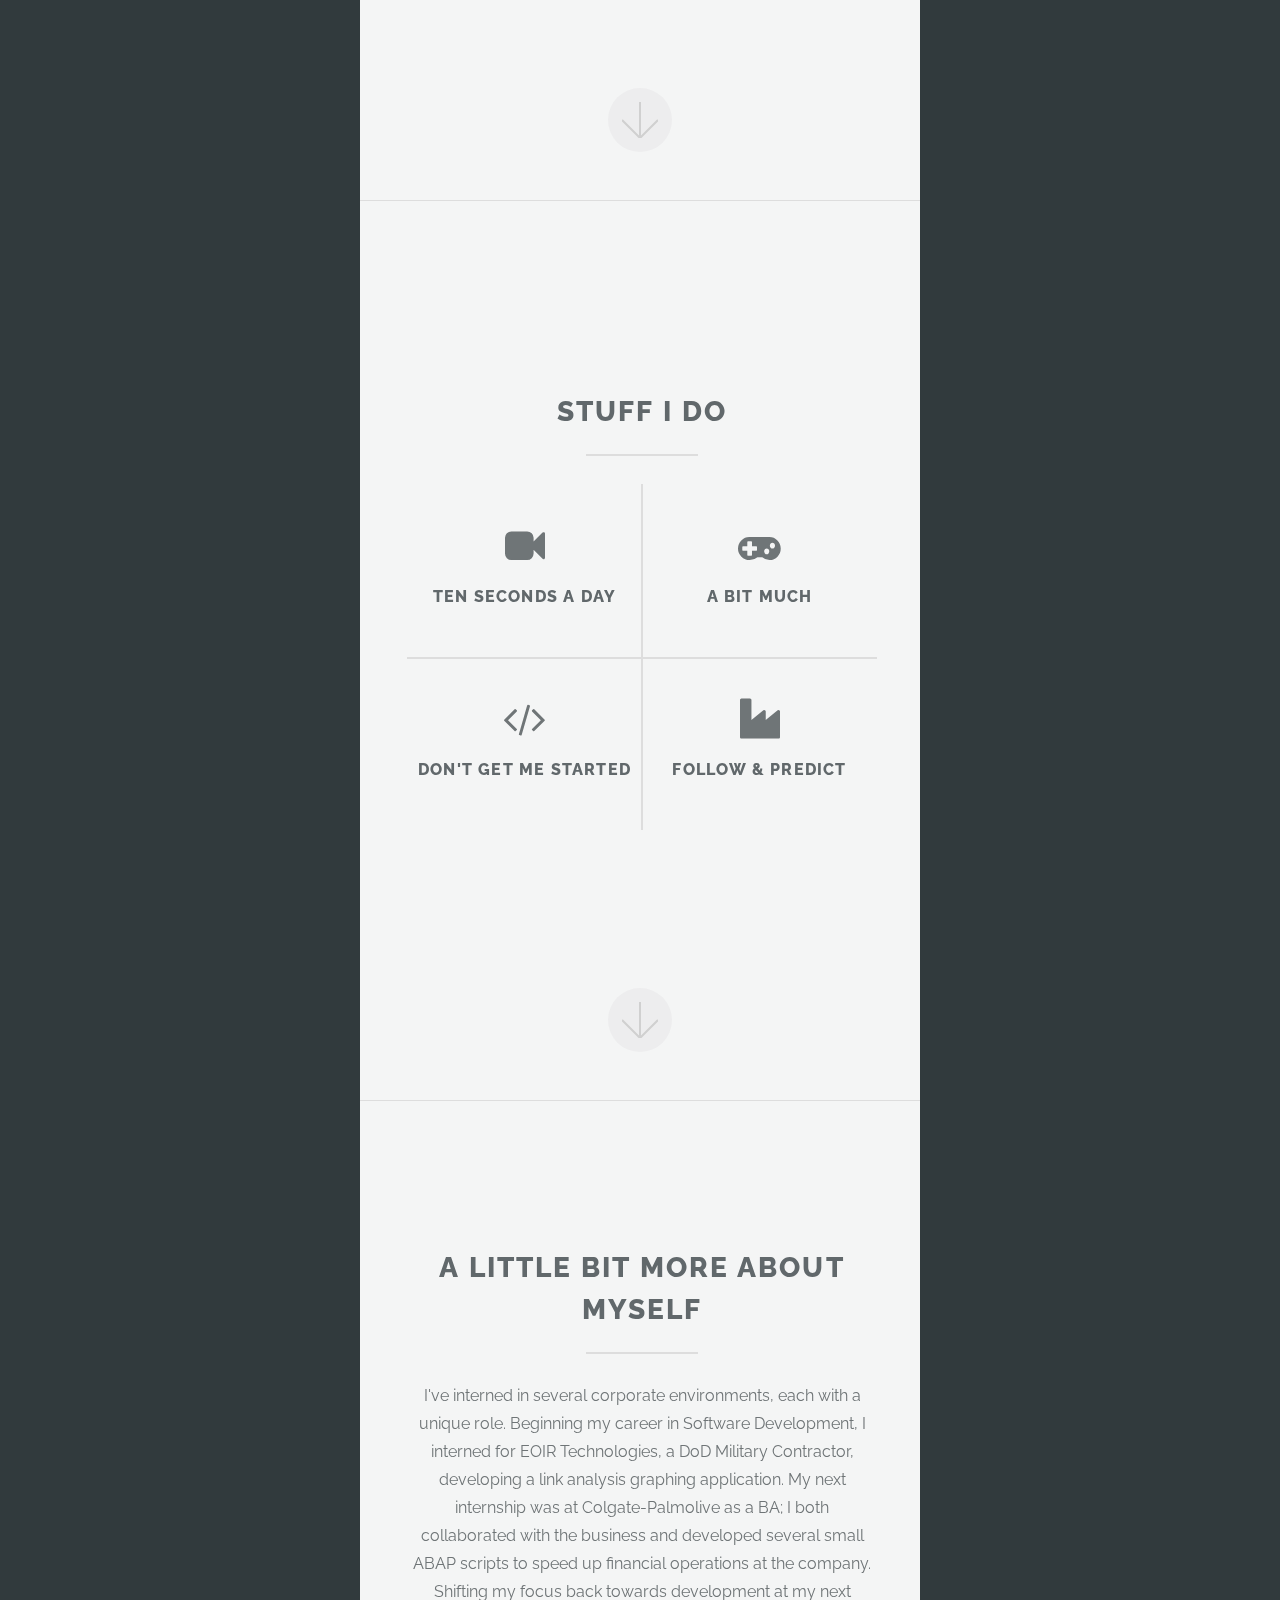
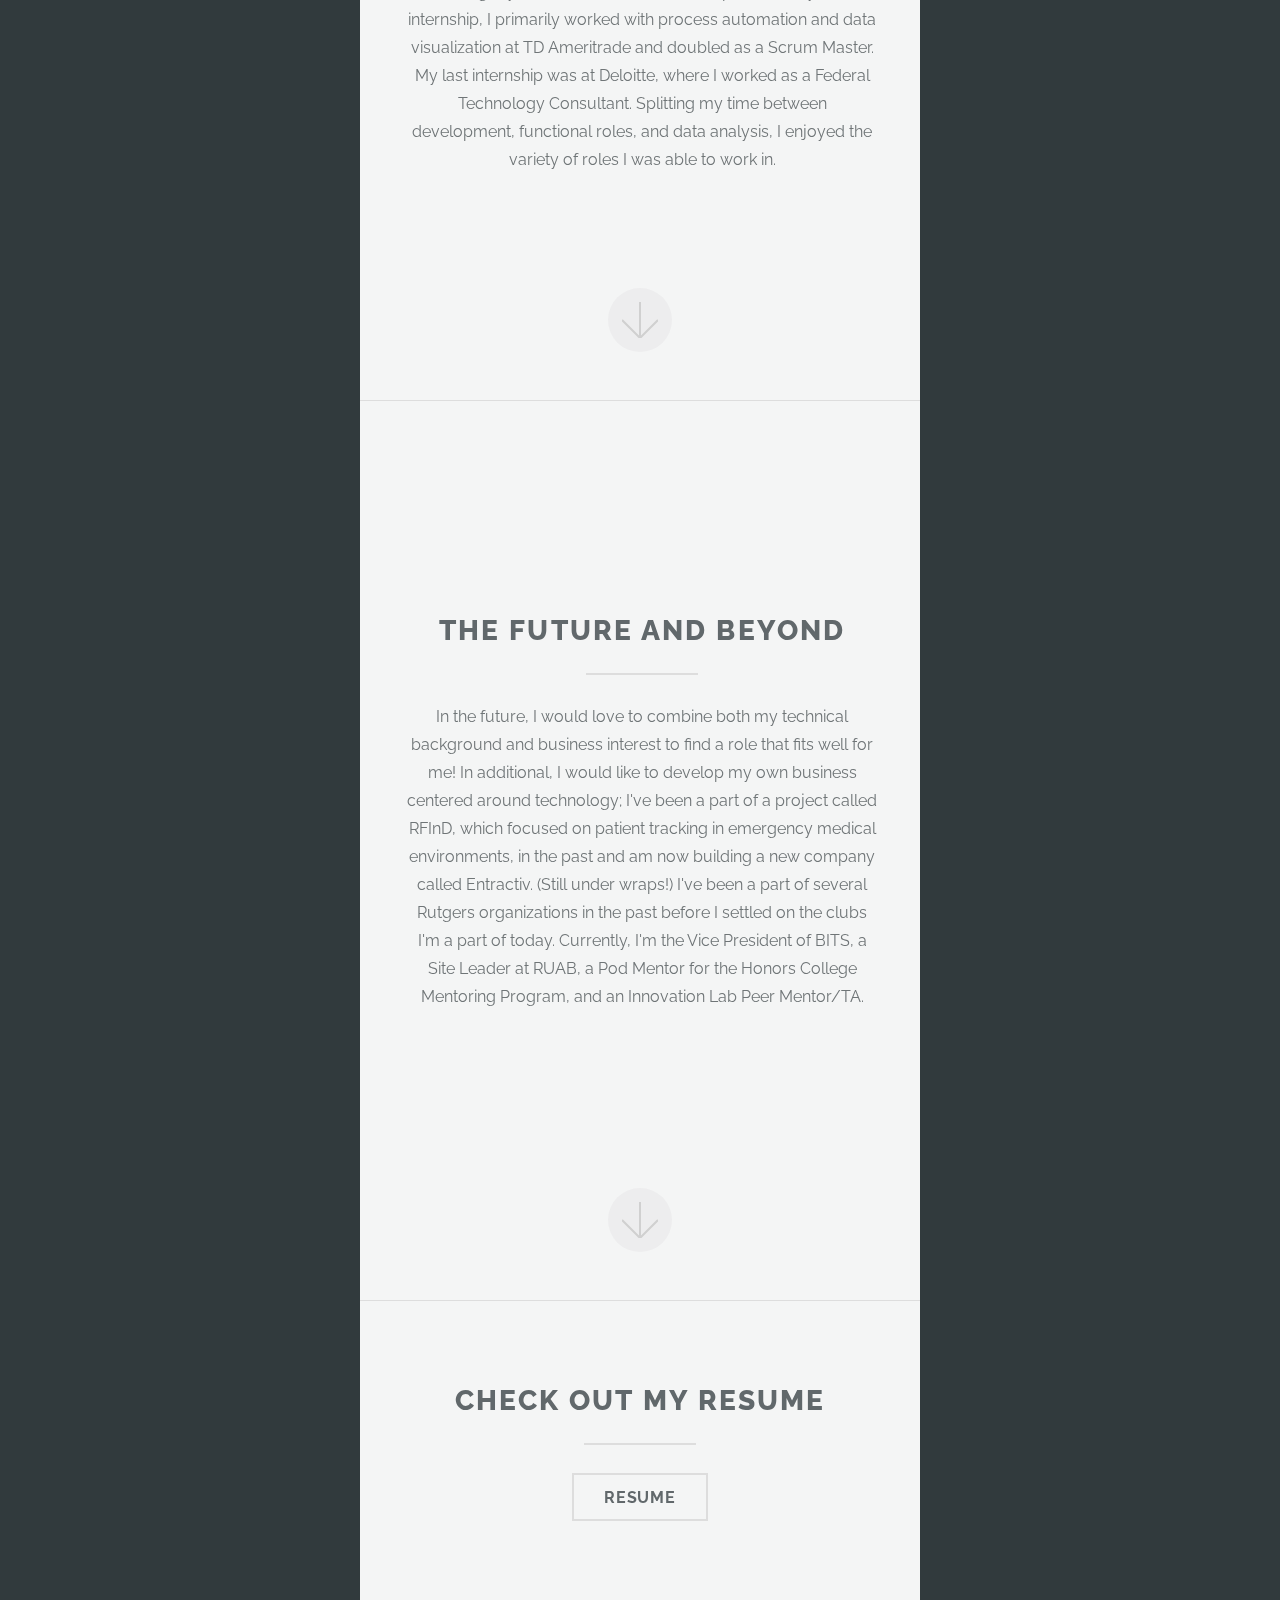
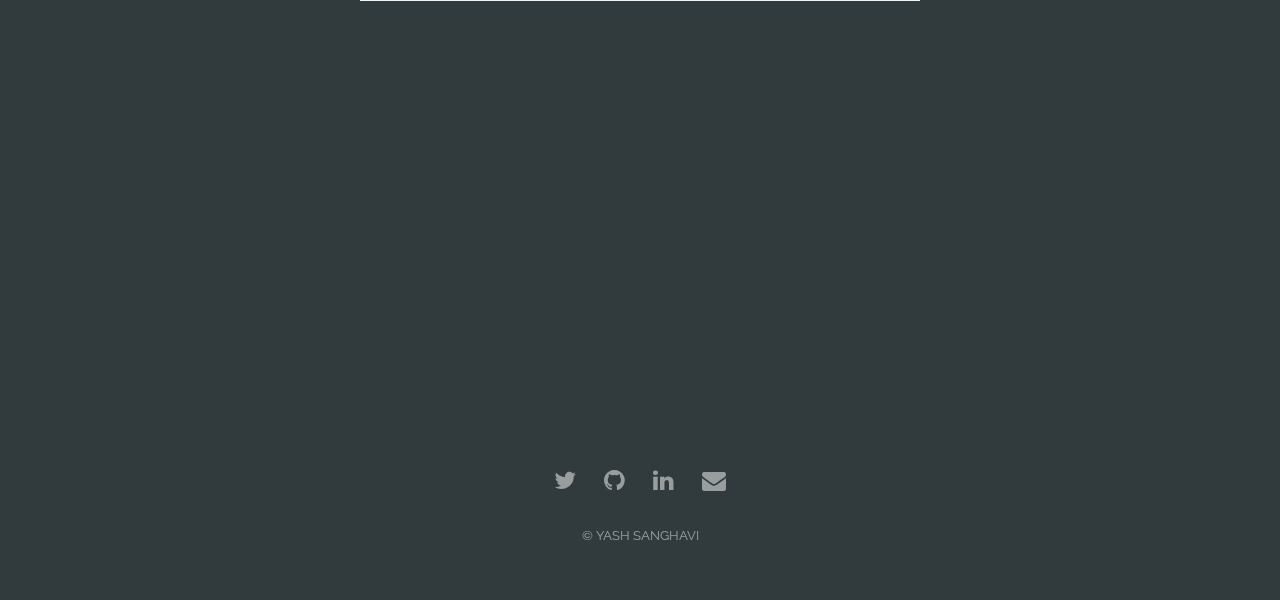
==== commit 3a208af0: "Small typo" ====
--- a/index.html
+++ b/index.html
@@ -34,7 +34,7 @@
 						<header class="major">
 							<h2>Who I am</h2>
 						</header>
-						<p>Hello there! My name is Yash Sanghavi and I am a third year student enrolled at the Rutgers Honors College – New Brunswick. I was raised in Edison, NJ and grew up to love the logic of computers and the subtleties of business. Double majoring in Computer Science and Business Analytics and Information Technology (BAIT), I strive to master these two passions of mine.</p>
+						<p>Hello there! My name is Yash Sanghavi and I am a senior enrolled at the Rutgers Honors College – New Brunswick. I was raised in Edison, NJ and grew up to love the logic of computers and the subtleties of business. Double majoring in Computer Science and Business Analytics and Information Technology (BAIT), I strive to master these two passions of mine.</p>
 					</div>
 					<a href="#two" class="goto-next scrolly">Next</a>
 				</div>
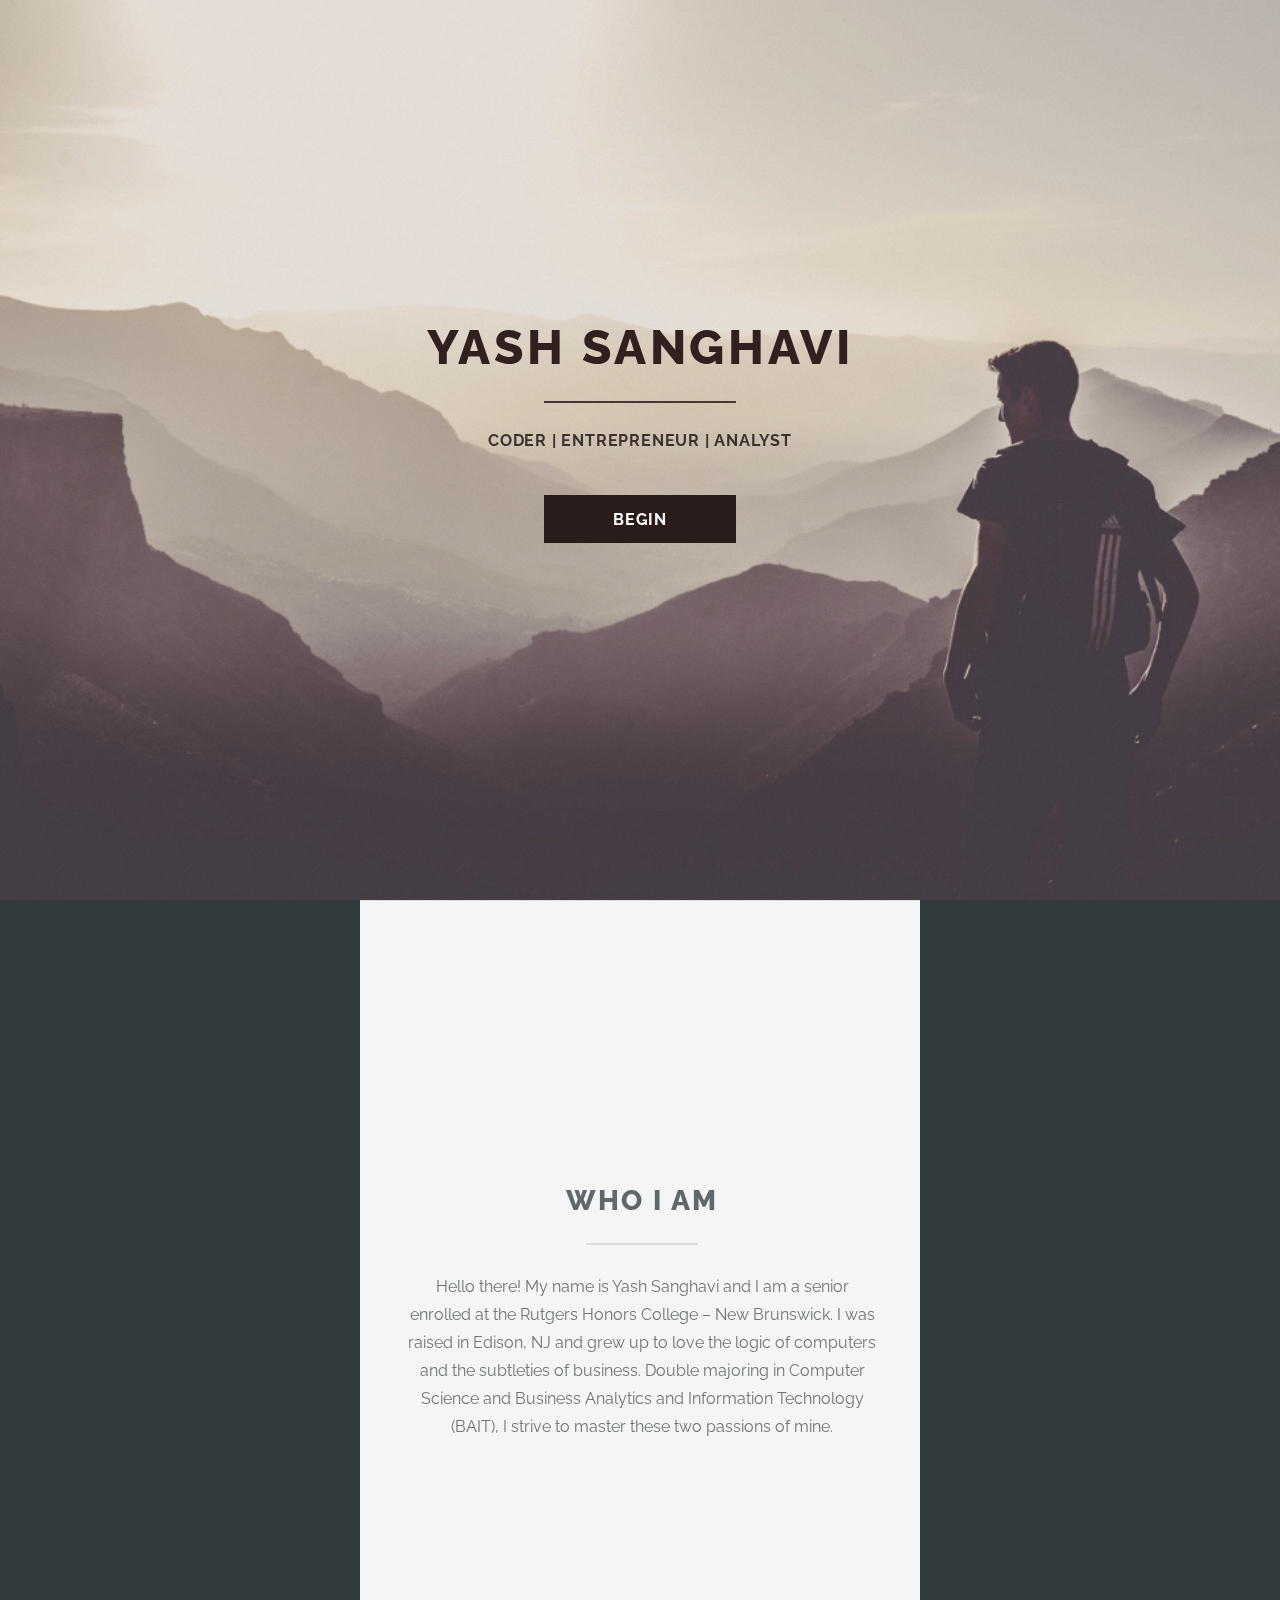
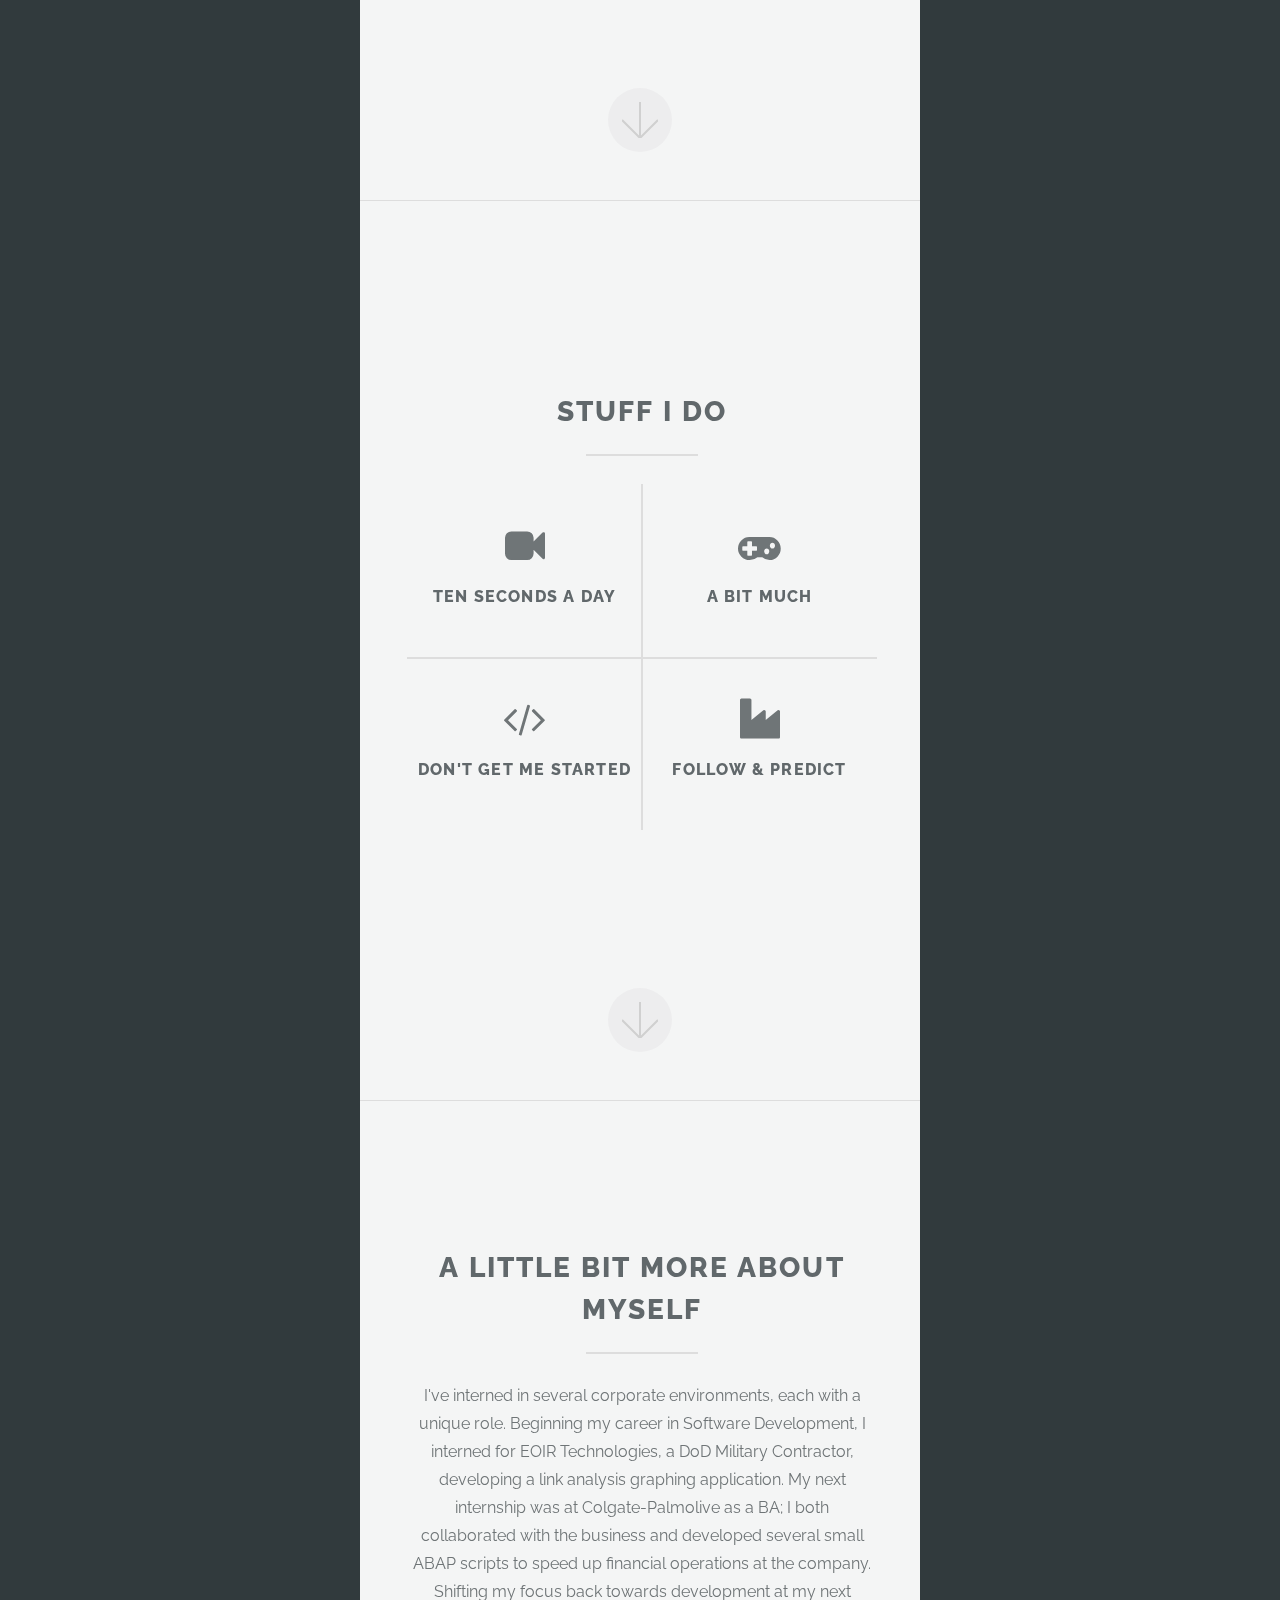
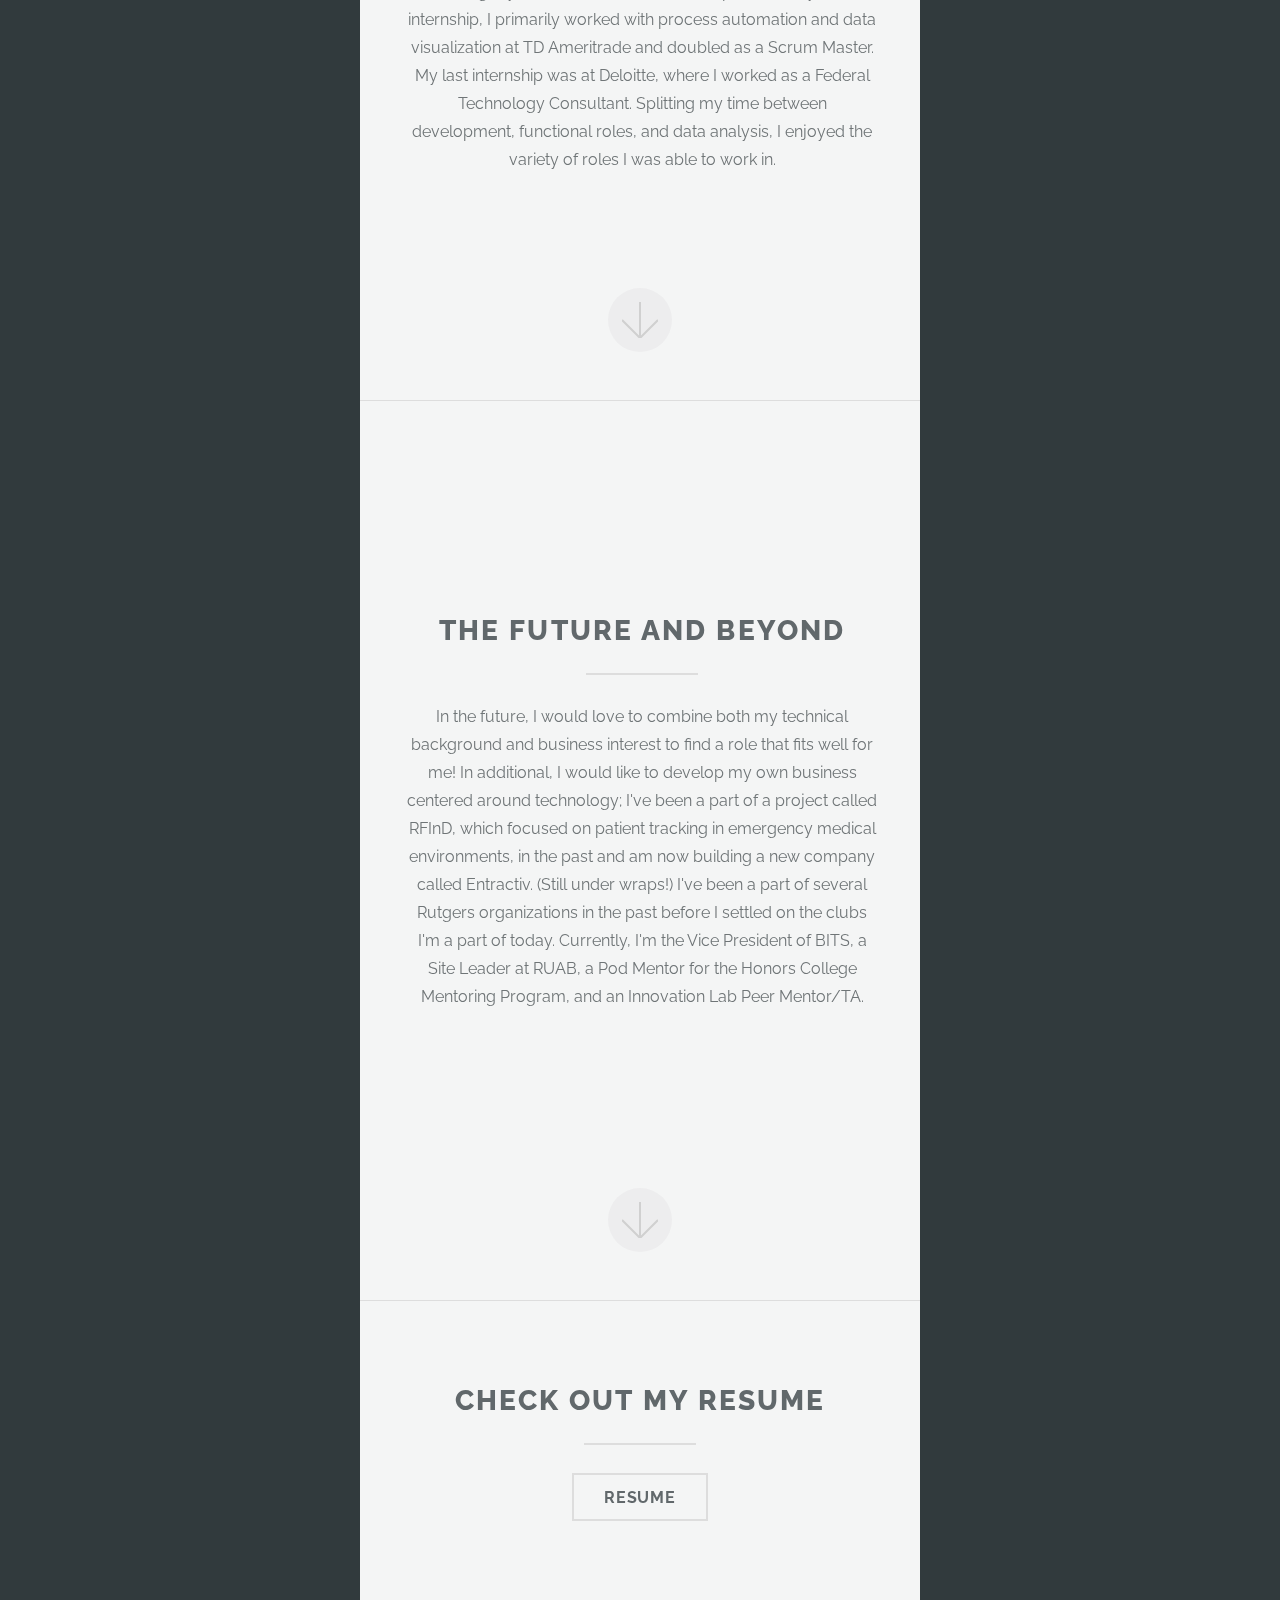
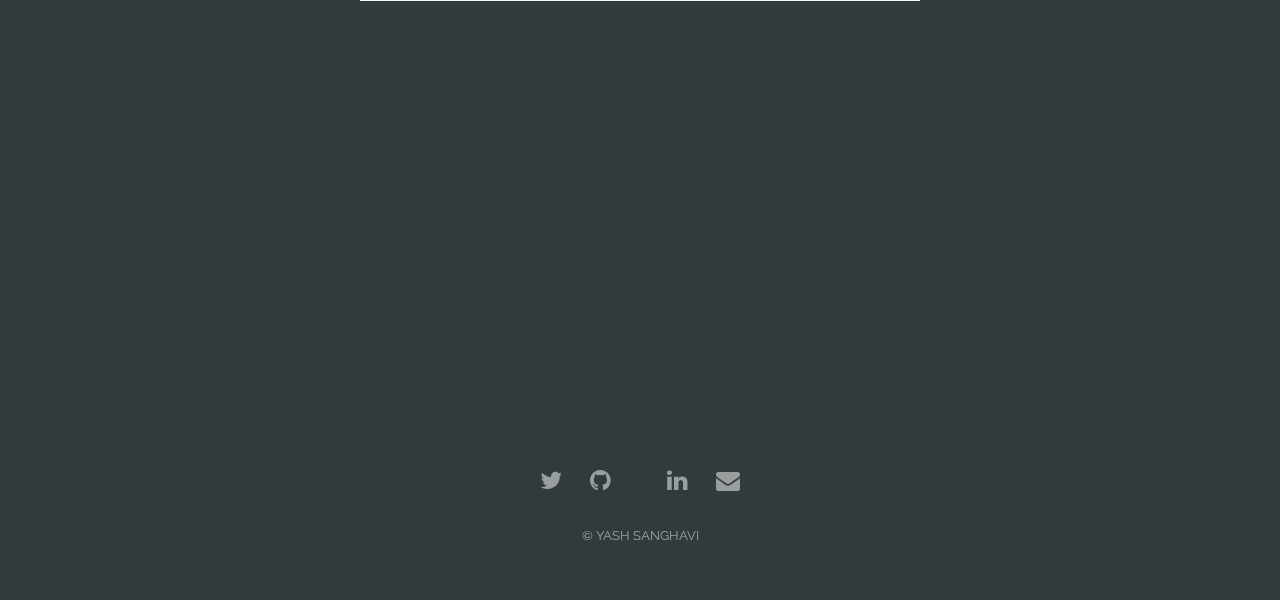
==== commit 327793e6: "Addition for microsoft interview" ====
--- a/index.html
+++ b/index.html
@@ -7,6 +7,7 @@
 		<meta name="viewport" content="width=device-width, initial-scale=1" />
 		<!--[if lte IE 8]><script src="assets/js/ie/html5shiv.js"></script><![endif]-->
 		<link rel="stylesheet" href="assets/css/main.css" />
+		<link rel="stylesheet" href="https://use.fontawesome.com/releases/v5.3.1/css/all.css" integrity="sha384-mzrmE5qonljUremFsqc01SB46JvROS7bZs3IO2EmfFsd15uHvIt+Y8vEf7N7fWAU" crossorigin="anonymous">
 		<!--[if lte IE 8]><link rel="stylesheet" href="assets/css/ie8.css" /><![endif]-->
 		<!--[if lte IE 9]><link rel="stylesheet" href="assets/css/ie9.css" /><![endif]-->
 	</head>
@@ -470,6 +471,7 @@
 					<ul class="icons">
 						<li><a href="https://twitter.com/Sanghavi_Yash" class="icon alt fa-twitter"><span class="label">Twitter</span></a></li>
 						<li><a href="https://github.com/sanghavi1" class="icon alt fa-github"><span class="label">Github</span></a></li>
+						<li><a href="https://docs.google.com/presentation/d/1EgbX0a36kdHcbAtMM5qVzkz14EnwrzQ_NdCp1n8_MNc/edit?usp=sharing" class="fab fa-microsoft fa-2x"></a></li>
 						<li><a href="https://www.linkedin.com/in/yash-sanghavi-2b7a6794" class="icon alt fa-linkedin"><span class="label">LinkedIn</span></a></li>
 						<li><a href="mailto:ysanghavi1@gmail.com" class="icon alt fa-envelope"><span class="label">Email</span></a></li>
 					</ul>
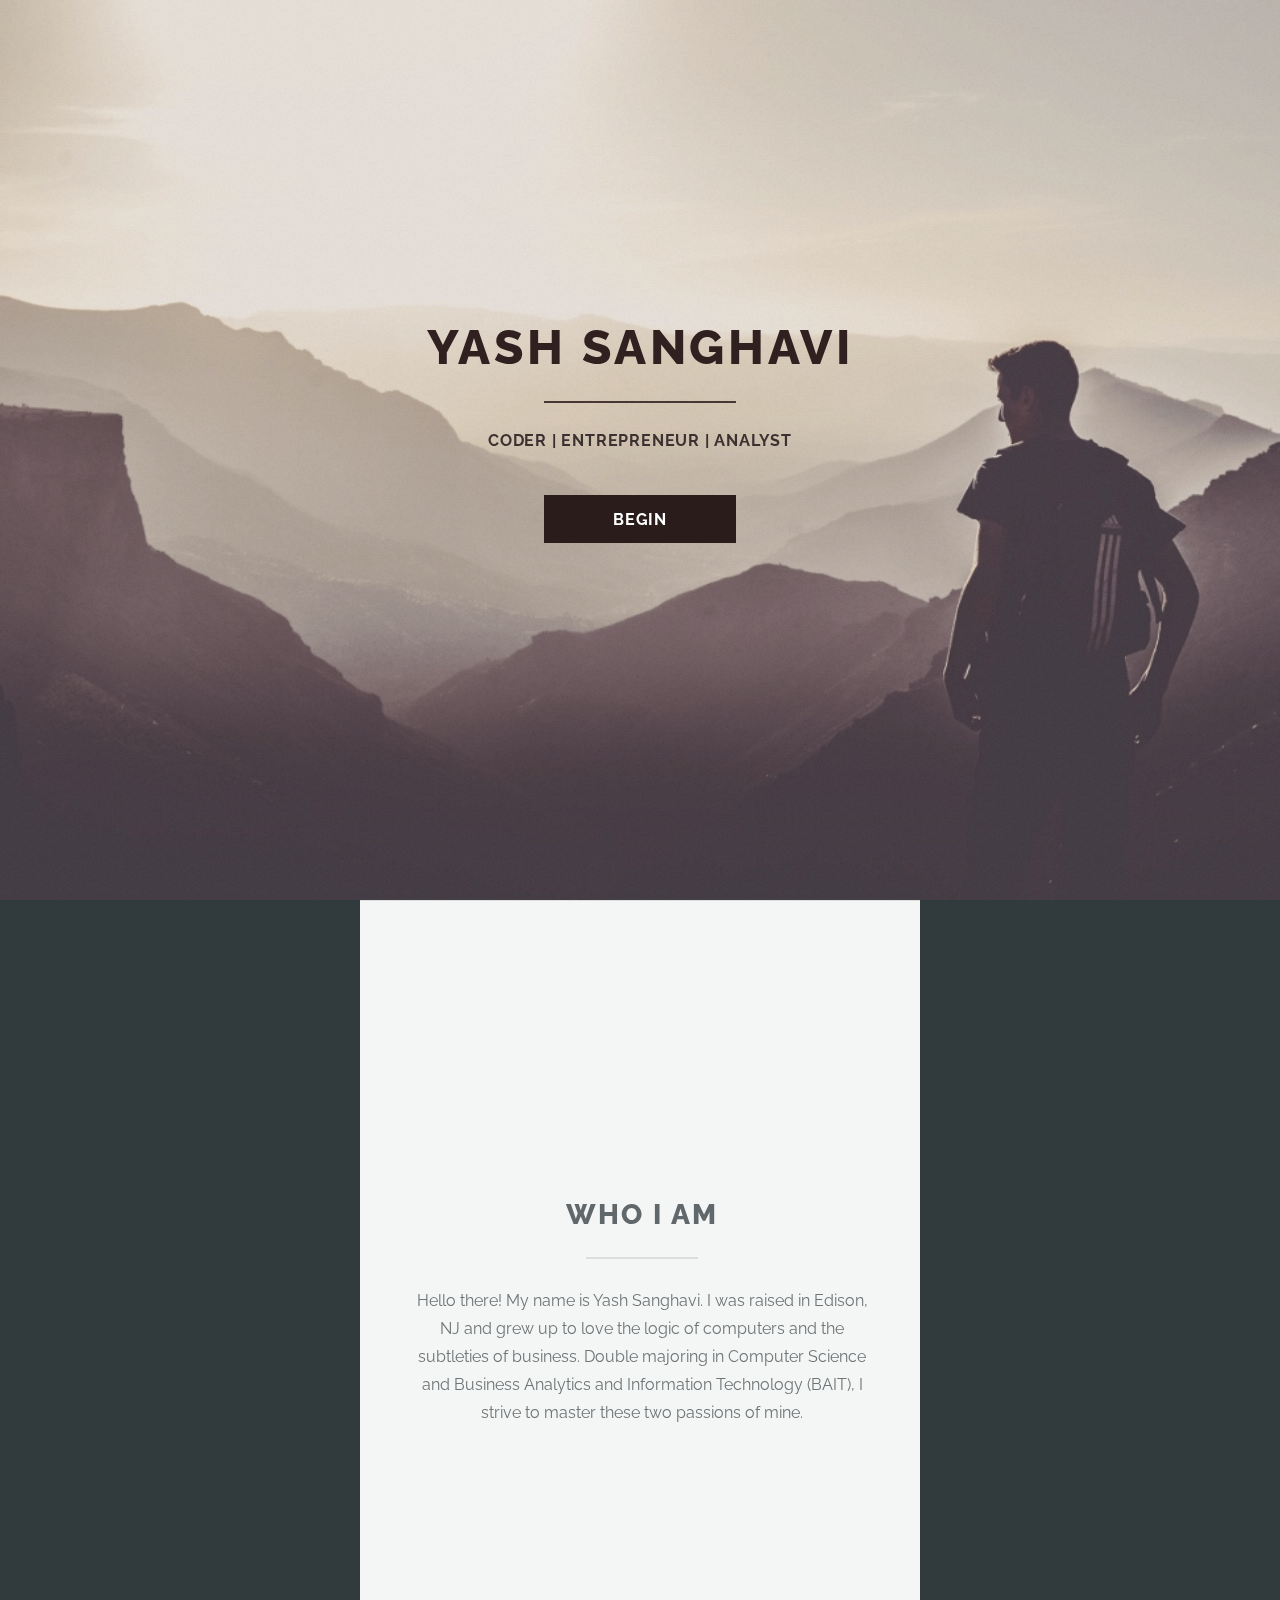
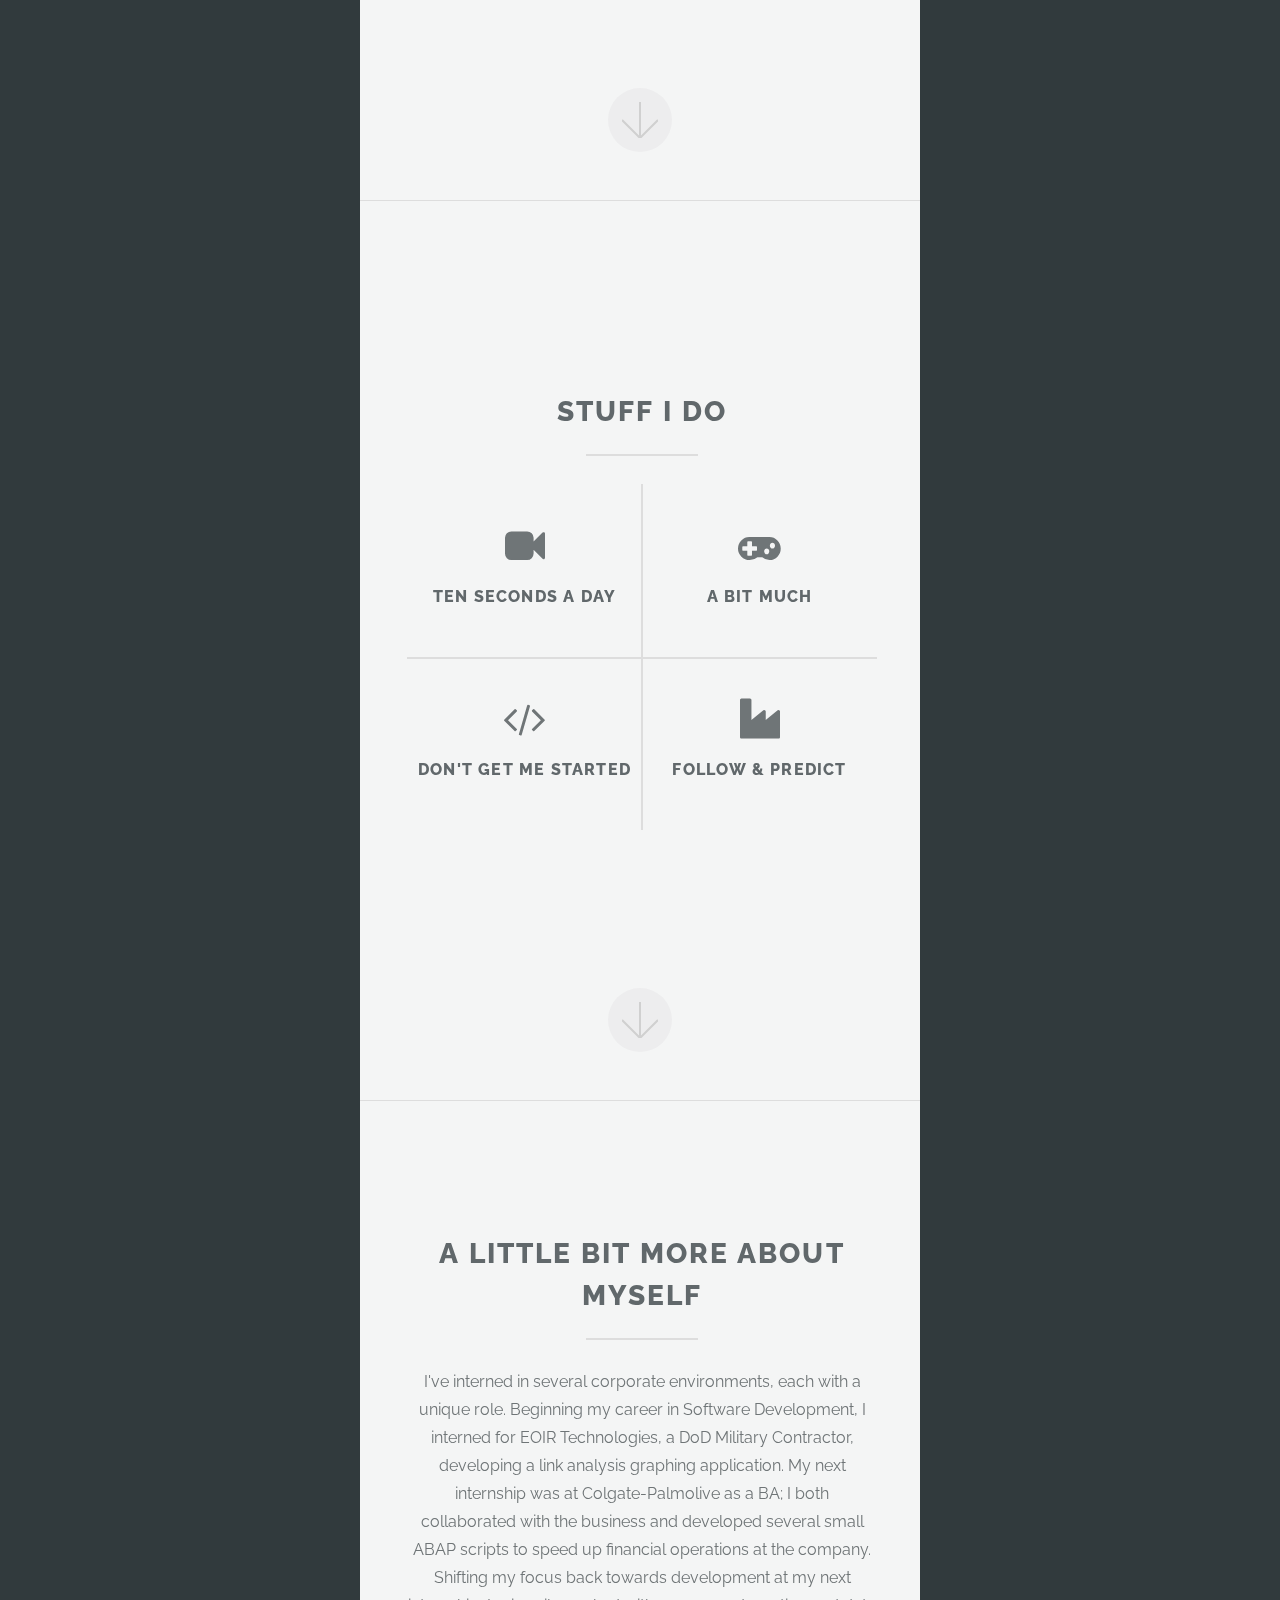
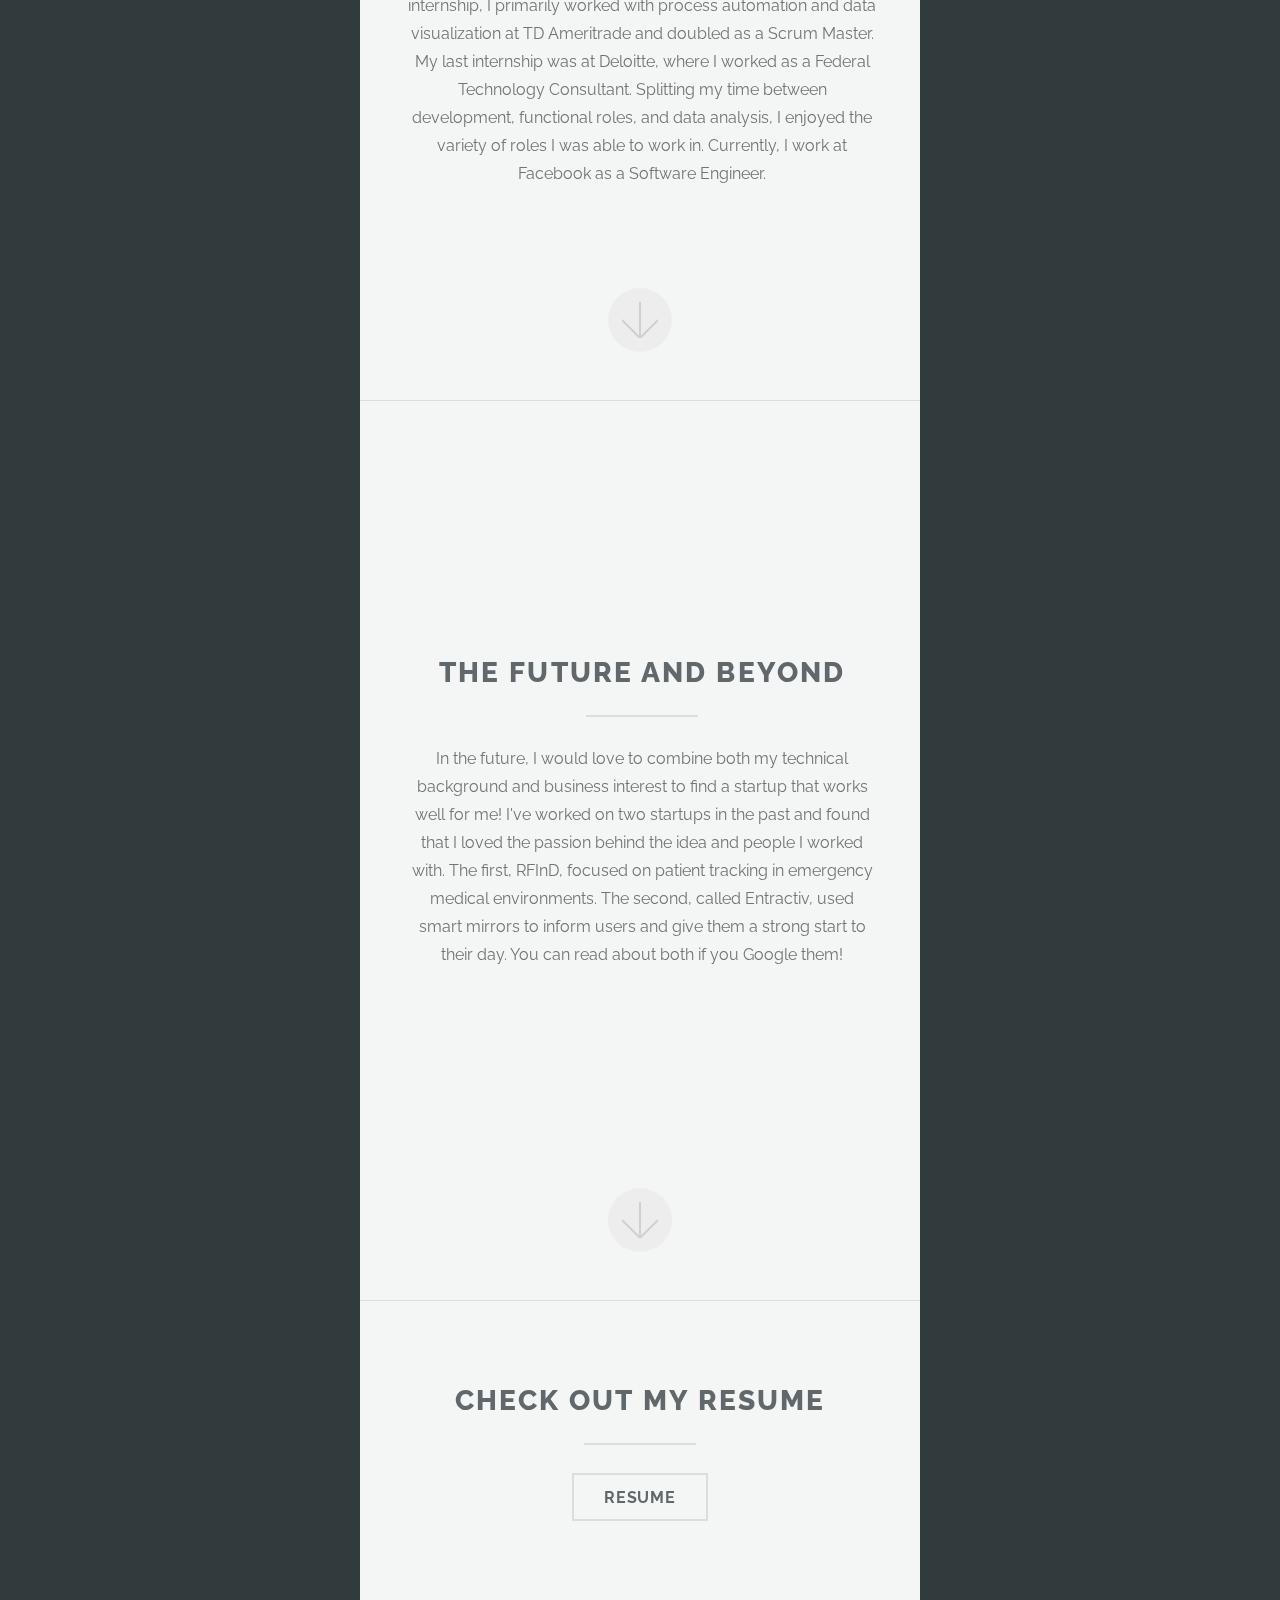
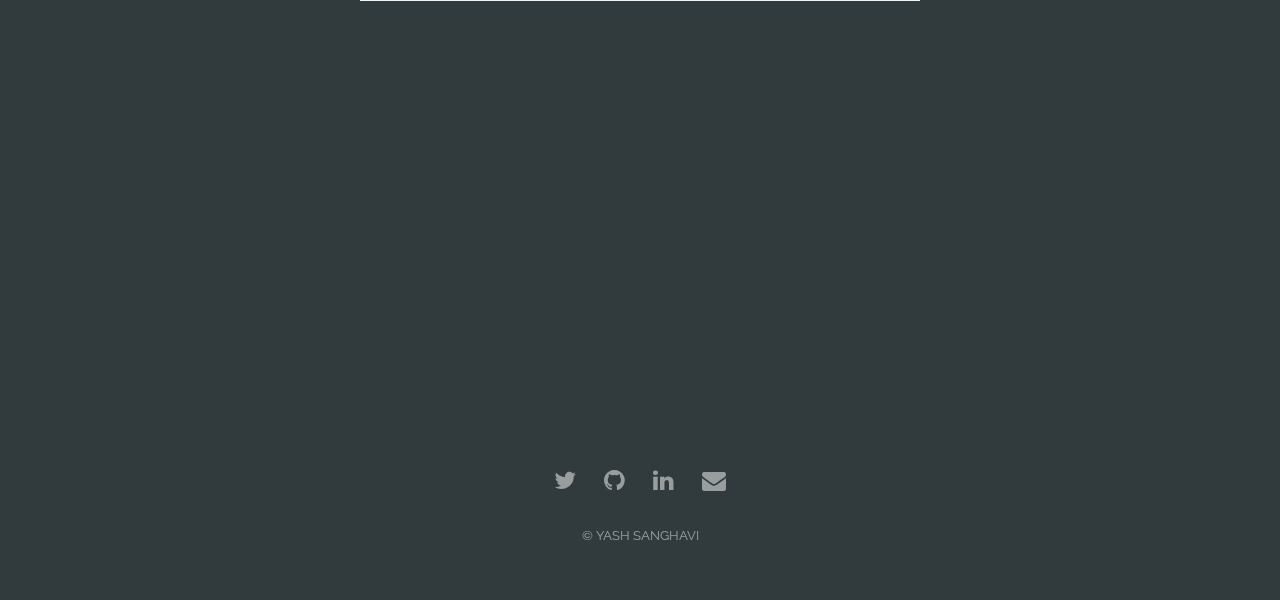
==== commit 6a9ea0eb: "Update site" ====
--- a/index.html
+++ b/index.html
@@ -18,7 +18,7 @@
 				<header class="major">
 					<h1 style="color: #312020">Yash Sanghavi</h1>
 					<p style="color: #3c3131">Coder | Entrepreneur | Analyst </p>
-				
+
 				<div class="container" style="background-color: transparent">
 					<ul class="actions">
 						<li><a href="#one" class="button special scrolly" style="background-color:#2b1c1c">Begin</a></li>
@@ -35,7 +35,7 @@
 						<header class="major">
 							<h2>Who I am</h2>
 						</header>
-						<p>Hello there! My name is Yash Sanghavi and I am a senior enrolled at the Rutgers Honors College – New Brunswick. I was raised in Edison, NJ and grew up to love the logic of computers and the subtleties of business. Double majoring in Computer Science and Business Analytics and Information Technology (BAIT), I strive to master these two passions of mine.</p>
+						<p>Hello there! My name is Yash Sanghavi. I was raised in Edison, NJ and grew up to love the logic of computers and the subtleties of business. Double majoring in Computer Science and Business Analytics and Information Technology (BAIT), I strive to master these two passions of mine.</p>
 					</div>
 					<a href="#two" class="goto-next scrolly">Next</a>
 				</div>
@@ -88,7 +88,7 @@
 						<header class="major">
 							<h2>A little bit more about myself</h2>
 						</header>
-						<p>I've interned in several corporate environments, each with a unique role. Beginning my career in Software Development, I interned for EOIR Technologies, a DoD Military Contractor, developing a link analysis graphing application. My next internship was at Colgate-Palmolive as a BA; I both collaborated with the business and developed several small ABAP scripts to speed up financial operations at the company. Shifting my focus back towards development at my next internship, I primarily worked with process automation and data visualization at TD Ameritrade and doubled as a Scrum Master. My last internship was at Deloitte, where I worked as a Federal Technology Consultant. Splitting my time between development, functional roles, and data analysis, I enjoyed the variety of roles I was able to work in. 
+						<p>I've interned in several corporate environments, each with a unique role. Beginning my career in Software Development, I interned for EOIR Technologies, a DoD Military Contractor, developing a link analysis graphing application. My next internship was at Colgate-Palmolive as a BA; I both collaborated with the business and developed several small ABAP scripts to speed up financial operations at the company. Shifting my focus back towards development at my next internship, I primarily worked with process automation and data visualization at TD Ameritrade and doubled as a Scrum Master. My last internship was at Deloitte, where I worked as a Federal Technology Consultant. Splitting my time between development, functional roles, and data analysis, I enjoyed the variety of roles I was able to work in. Currently, I work at Facebook as a Software Engineer.
 						</p>
 					</div>
 					<a href="#four" class="goto-next scrolly">Next</a>
@@ -103,8 +103,7 @@
 							<h2>The future and beyond</h2>
 						</header>
 						<p>
-						In the future, I would love to combine both my technical background and business interest to find a role that fits well for me! In additional, I would like to develop my own business centered around technology; I've been a part of a project called RFInD, which focused on patient tracking in emergency medical environments, in the past and am now building a new company called Entractiv. (Still under wraps!)
-						I've been a part of several Rutgers organizations in the past before I settled on the clubs I'm a part of today. Currently, I'm the Vice President of BITS, a Site Leader at RUAB, a Pod Mentor for the Honors College Mentoring Program, and an Innovation Lab Peer Mentor/TA.
+						In the future, I would love to combine both my technical background and business interest to find a startup that works well for me! I've worked on two startups in the past and found that I loved the passion behind the idea and people I worked with. The first, RFInD, focused on patient tracking in emergency medical environments. The second, called Entractiv, used smart mirrors to inform users and give them a strong start to their day. You can read about both if you Google them!
 						</p>
 					</div>
 					<a href="#footer" class="goto-next scrolly">Next</a>
@@ -112,7 +111,7 @@
 			</section>
 
 		<!-- Four -->
-		
+
 <!-- 			<section id="four" class="main">
 				<div class="container">
 					<div class="content">
@@ -471,7 +470,6 @@
 					<ul class="icons">
 						<li><a href="https://twitter.com/Sanghavi_Yash" class="icon alt fa-twitter"><span class="label">Twitter</span></a></li>
 						<li><a href="https://github.com/sanghavi1" class="icon alt fa-github"><span class="label">Github</span></a></li>
-						<li><a href="https://docs.google.com/presentation/d/1EgbX0a36kdHcbAtMM5qVzkz14EnwrzQ_NdCp1n8_MNc/edit?usp=sharing" class="fab fa-microsoft fa-2x"></a></li>
 						<li><a href="https://www.linkedin.com/in/yash-sanghavi-2b7a6794" class="icon alt fa-linkedin"><span class="label">LinkedIn</span></a></li>
 						<li><a href="mailto:ysanghavi1@gmail.com" class="icon alt fa-envelope"><span class="label">Email</span></a></li>
 					</ul>
@@ -491,4 +489,4 @@
 			<script src="assets/js/main.js"></script>
 
 	</body>
-</html>+</html>
